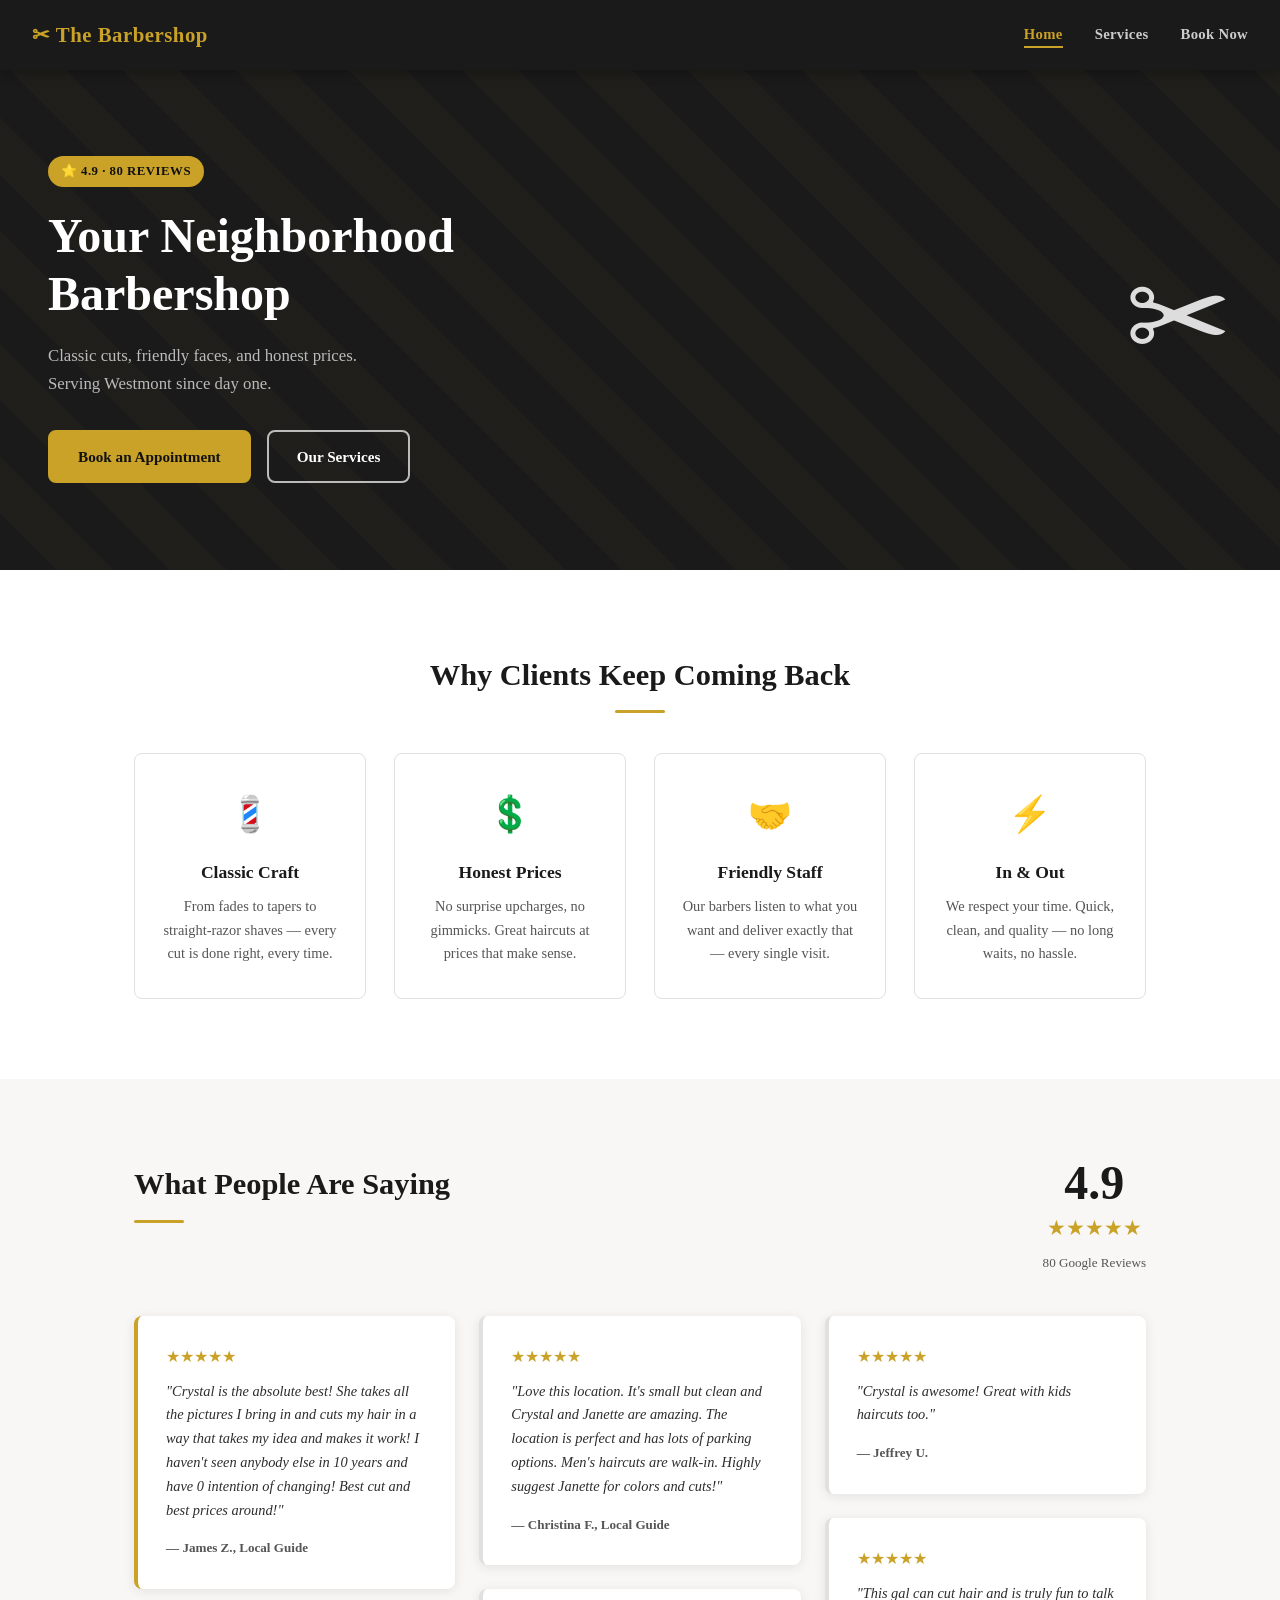
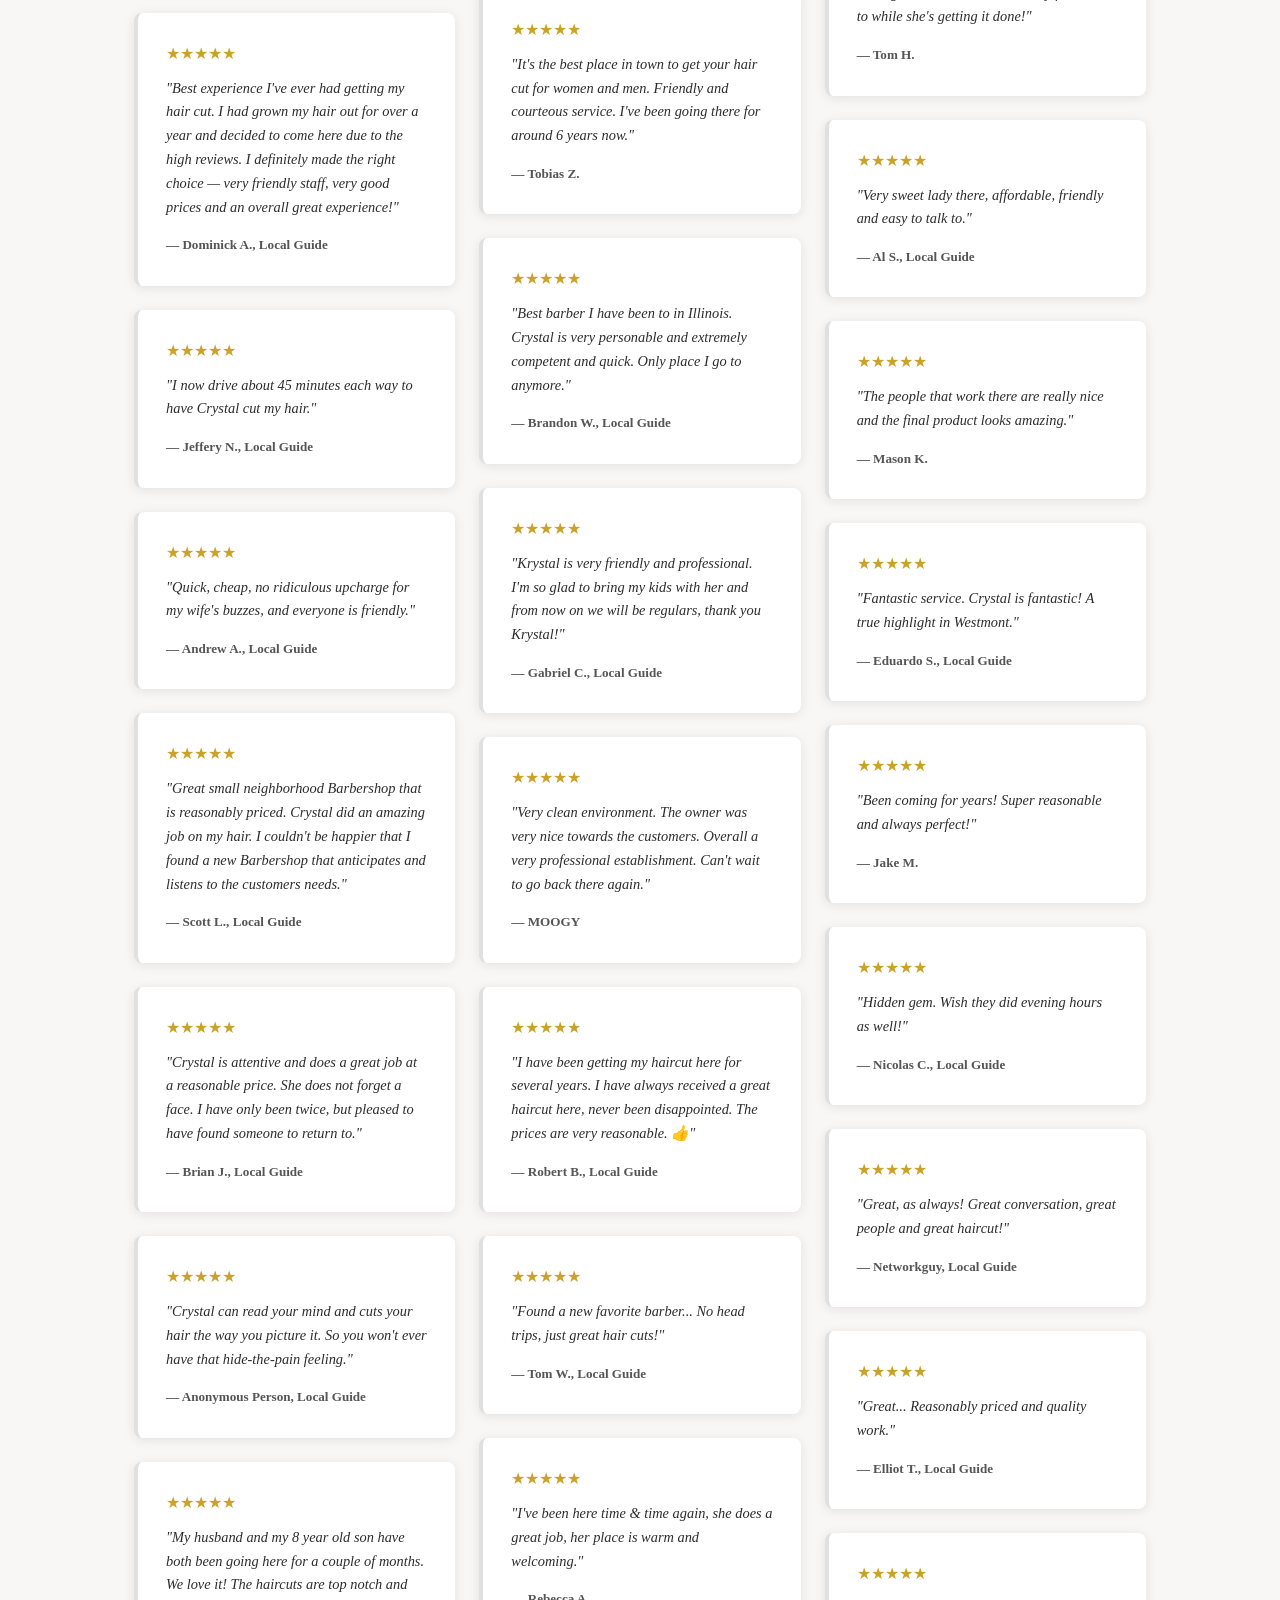
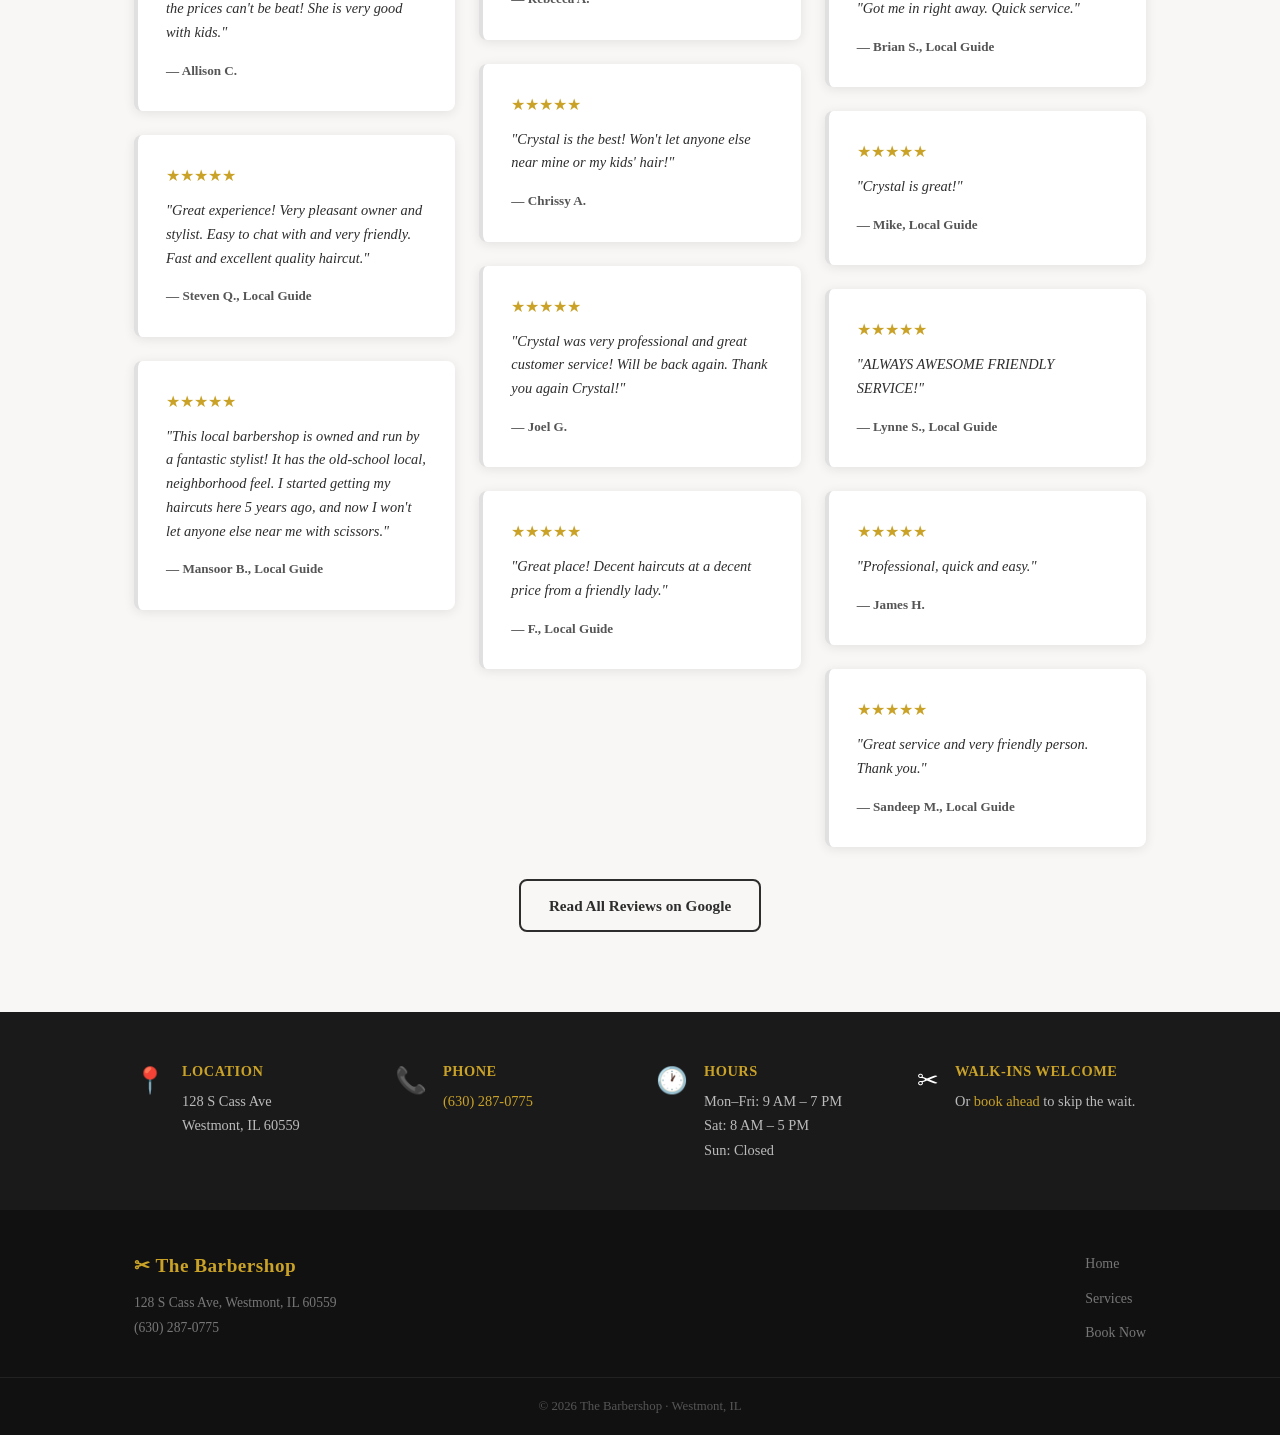
==== index.html @ ffe489d6 "Add all 35 Google reviews with text to homepage Includes every review that had written content, verb" ====
<!DOCTYPE html>
<html lang="en">
<head>
  <meta charset="UTF-8" />
  <meta name="viewport" content="width=device-width, initial-scale=1.0" />
  <title>The Barbershop – Westmont, IL</title>
  <link rel="stylesheet" href="styles.css" />
</head>
<body>

  <nav class="navbar">
    <a href="index.html" class="nav-brand">✂ The Barbershop</a>
    <ul class="nav-links">
      <li><a href="index.html" class="active">Home</a></li>
      <li><a href="services.html">Services</a></li>
      <li><a href="contact.html">Book Now</a></li>
    </ul>
    <button class="nav-toggle" aria-label="Toggle menu">&#9776;</button>
  </nav>

  <!-- Hero -->
  <section class="hero">
    <div class="hero-content">
      <div class="hero-badge">⭐ 4.9 · 80 Reviews</div>
      <h1>Your Neighborhood<br>Barbershop</h1>
      <p>Classic cuts, friendly faces, and honest prices.<br>Serving Westmont since day one.</p>
      <div class="hero-buttons">
        <a href="contact.html" class="btn btn-primary">Book an Appointment</a>
        <a href="services.html" class="btn btn-outline">Our Services</a>
      </div>
    </div>
    <div class="hero-visual">
      <div class="hero-icon-wrap">✂</div>
    </div>
  </section>

  <!-- Why Us -->
  <section class="features">
    <div class="container">
      <h2 class="section-title">Why Clients Keep Coming Back</h2>
      <div class="feature-grid">
        <div class="feature-card">
          <div class="feature-icon">💈</div>
          <h3>Classic Craft</h3>
          <p>From fades to tapers to straight-razor shaves — every cut is done right, every time.</p>
        </div>
        <div class="feature-card">
          <div class="feature-icon">💲</div>
          <h3>Honest Prices</h3>
          <p>No surprise upcharges, no gimmicks. Great haircuts at prices that make sense.</p>
        </div>
        <div class="feature-card">
          <div class="feature-icon">🤝</div>
          <h3>Friendly Staff</h3>
          <p>Our barbers listen to what you want and deliver exactly that — every single visit.</p>
        </div>
        <div class="feature-card">
          <div class="feature-icon">⚡</div>
          <h3>In &amp; Out</h3>
          <p>We respect your time. Quick, clean, and quality — no long waits, no hassle.</p>
        </div>
      </div>
    </div>
  </section>

  <!-- Reviews -->
  <section class="reviews">
    <div class="container">
      <div class="reviews-header">
        <div>
          <h2 class="section-title left">What People Are Saying</h2>
        </div>
        <div class="rating-badge">
          <span class="rating-score">4.9</span>
          <div class="rating-stars">★★★★★</div>
          <span class="rating-count">80 Google Reviews</span>
        </div>
      </div>
      <div class="reviews-grid">
        <div class="review-card featured">
          <div class="review-stars">★★★★★</div>
          <p>"Crystal is the absolute best! She takes all the pictures I bring in and cuts my hair in a way that takes my idea and makes it work! I haven't seen anybody else in 10 years and have 0 intention of changing! Best cut and best prices around!"</p>
          <cite>— James Z., Local Guide</cite>
        </div>
        <div class="review-card">
          <div class="review-stars">★★★★★</div>
          <p>"Best experience I've ever had getting my hair cut. I had grown my hair out for over a year and decided to come here due to the high reviews. I definitely made the right choice — very friendly staff, very good prices and an overall great experience!"</p>
          <cite>— Dominick A., Local Guide</cite>
        </div>
        <div class="review-card">
          <div class="review-stars">★★★★★</div>
          <p>"I now drive about 45 minutes each way to have Crystal cut my hair."</p>
          <cite>— Jeffery N., Local Guide</cite>
        </div>
        <div class="review-card">
          <div class="review-stars">★★★★★</div>
          <p>"Quick, cheap, no ridiculous upcharge for my wife's buzzes, and everyone is friendly."</p>
          <cite>— Andrew A., Local Guide</cite>
        </div>
        <div class="review-card">
          <div class="review-stars">★★★★★</div>
          <p>"Great small neighborhood Barbershop that is reasonably priced. Crystal did an amazing job on my hair. I couldn't be happier that I found a new Barbershop that anticipates and listens to the customers needs."</p>
          <cite>— Scott L., Local Guide</cite>
        </div>
        <div class="review-card">
          <div class="review-stars">★★★★★</div>
          <p>"Crystal is attentive and does a great job at a reasonable price. She does not forget a face. I have only been twice, but pleased to have found someone to return to."</p>
          <cite>— Brian J., Local Guide</cite>
        </div>
        <div class="review-card">
          <div class="review-stars">★★★★★</div>
          <p>"Crystal can read your mind and cuts your hair the way you picture it. So you won't ever have that hide-the-pain feeling."</p>
          <cite>— Anonymous Person, Local Guide</cite>
        </div>
        <div class="review-card">
          <div class="review-stars">★★★★★</div>
          <p>"My husband and my 8 year old son have both been going here for a couple of months. We love it! The haircuts are top notch and the prices can't be beat! She is very good with kids."</p>
          <cite>— Allison C.</cite>
        </div>
        <div class="review-card">
          <div class="review-stars">★★★★★</div>
          <p>"Great experience! Very pleasant owner and stylist. Easy to chat with and very friendly. Fast and excellent quality haircut."</p>
          <cite>— Steven Q., Local Guide</cite>
        </div>
        <div class="review-card">
          <div class="review-stars">★★★★★</div>
          <p>"This local barbershop is owned and run by a fantastic stylist! It has the old-school local, neighborhood feel. I started getting my haircuts here 5 years ago, and now I won't let anyone else near me with scissors."</p>
          <cite>— Mansoor B., Local Guide</cite>
        </div>
        <div class="review-card">
          <div class="review-stars">★★★★★</div>
          <p>"Love this location. It's small but clean and Crystal and Janette are amazing. The location is perfect and has lots of parking options. Men's haircuts are walk-in. Highly suggest Janette for colors and cuts!"</p>
          <cite>— Christina F., Local Guide</cite>
        </div>
        <div class="review-card">
          <div class="review-stars">★★★★★</div>
          <p>"It's the best place in town to get your hair cut for women and men. Friendly and courteous service. I've been going there for around 6 years now."</p>
          <cite>— Tobias Z.</cite>
        </div>
        <div class="review-card">
          <div class="review-stars">★★★★★</div>
          <p>"Best barber I have been to in Illinois. Crystal is very personable and extremely competent and quick. Only place I go to anymore."</p>
          <cite>— Brandon W., Local Guide</cite>
        </div>
        <div class="review-card">
          <div class="review-stars">★★★★★</div>
          <p>"Krystal is very friendly and professional. I'm so glad to bring my kids with her and from now on we will be regulars, thank you Krystal!"</p>
          <cite>— Gabriel C., Local Guide</cite>
        </div>
        <div class="review-card">
          <div class="review-stars">★★★★★</div>
          <p>"Very clean environment. The owner was very nice towards the customers. Overall a very professional establishment. Can't wait to go back there again."</p>
          <cite>— MOOGY</cite>
        </div>
        <div class="review-card">
          <div class="review-stars">★★★★★</div>
          <p>"I have been getting my haircut here for several years. I have always received a great haircut here, never been disappointed. The prices are very reasonable. 👍"</p>
          <cite>— Robert B., Local Guide</cite>
        </div>
        <div class="review-card">
          <div class="review-stars">★★★★★</div>
          <p>"Found a new favorite barber... No head trips, just great hair cuts!"</p>
          <cite>— Tom W., Local Guide</cite>
        </div>
        <div class="review-card">
          <div class="review-stars">★★★★★</div>
          <p>"I've been here time &amp; time again, she does a great job, her place is warm and welcoming."</p>
          <cite>— Rebecca A.</cite>
        </div>
        <div class="review-card">
          <div class="review-stars">★★★★★</div>
          <p>"Crystal is the best! Won't let anyone else near mine or my kids' hair!"</p>
          <cite>— Chrissy A.</cite>
        </div>
        <div class="review-card">
          <div class="review-stars">★★★★★</div>
          <p>"Crystal was very professional and great customer service! Will be back again. Thank you again Crystal!"</p>
          <cite>— Joel G.</cite>
        </div>
        <div class="review-card">
          <div class="review-stars">★★★★★</div>
          <p>"Great place! Decent haircuts at a decent price from a friendly lady."</p>
          <cite>— F., Local Guide</cite>
        </div>
        <div class="review-card">
          <div class="review-stars">★★★★★</div>
          <p>"Crystal is awesome! Great with kids haircuts too."</p>
          <cite>— Jeffrey U.</cite>
        </div>
        <div class="review-card">
          <div class="review-stars">★★★★★</div>
          <p>"This gal can cut hair and is truly fun to talk to while she's getting it done!"</p>
          <cite>— Tom H.</cite>
        </div>
        <div class="review-card">
          <div class="review-stars">★★★★★</div>
          <p>"Very sweet lady there, affordable, friendly and easy to talk to."</p>
          <cite>— Al S., Local Guide</cite>
        </div>
        <div class="review-card">
          <div class="review-stars">★★★★★</div>
          <p>"The people that work there are really nice and the final product looks amazing."</p>
          <cite>— Mason K.</cite>
        </div>
        <div class="review-card">
          <div class="review-stars">★★★★★</div>
          <p>"Fantastic service. Crystal is fantastic! A true highlight in Westmont."</p>
          <cite>— Eduardo S., Local Guide</cite>
        </div>
        <div class="review-card">
          <div class="review-stars">★★★★★</div>
          <p>"Been coming for years! Super reasonable and always perfect!"</p>
          <cite>— Jake M.</cite>
        </div>
        <div class="review-card">
          <div class="review-stars">★★★★★</div>
          <p>"Hidden gem. Wish they did evening hours as well!"</p>
          <cite>— Nicolas C., Local Guide</cite>
        </div>
        <div class="review-card">
          <div class="review-stars">★★★★★</div>
          <p>"Great, as always! Great conversation, great people and great haircut!"</p>
          <cite>— Networkguy, Local Guide</cite>
        </div>
        <div class="review-card">
          <div class="review-stars">★★★★★</div>
          <p>"Great... Reasonably priced and quality work."</p>
          <cite>— Elliot T., Local Guide</cite>
        </div>
        <div class="review-card">
          <div class="review-stars">★★★★★</div>
          <p>"Got me in right away. Quick service."</p>
          <cite>— Brian S., Local Guide</cite>
        </div>
        <div class="review-card">
          <div class="review-stars">★★★★★</div>
          <p>"Crystal is great!"</p>
          <cite>— Mike, Local Guide</cite>
        </div>
        <div class="review-card">
          <div class="review-stars">★★★★★</div>
          <p>"ALWAYS AWESOME FRIENDLY SERVICE!"</p>
          <cite>— Lynne S., Local Guide</cite>
        </div>
        <div class="review-card">
          <div class="review-stars">★★★★★</div>
          <p>"Professional, quick and easy."</p>
          <cite>— James H.</cite>
        </div>
        <div class="review-card">
          <div class="review-stars">★★★★★</div>
          <p>"Great service and very friendly person. Thank you."</p>
          <cite>— Sandeep M., Local Guide</cite>
        </div>
      </div>
      <div class="reviews-cta">
        <a href="https://maps.google.com" class="btn btn-outline-dark" target="_blank" rel="noopener">Read All Reviews on Google</a>
      </div>
    </div>
  </section>

  <!-- Info strip -->
  <section class="info-strip">
    <div class="container info-strip-grid">
      <div class="info-item">
        <div class="info-icon">📍</div>
        <div>
          <h4>Location</h4>
          <p>128 S Cass Ave<br>Westmont, IL 60559</p>
        </div>
      </div>
      <div class="info-item">
        <div class="info-icon">📞</div>
        <div>
          <h4>Phone</h4>
          <p><a href="tel:+16302870775">(630) 287-0775</a></p>
        </div>
      </div>
      <div class="info-item">
        <div class="info-icon">🕐</div>
        <div>
          <h4>Hours</h4>
          <p>Mon–Fri: 9 AM – 7 PM<br>Sat: 8 AM – 5 PM<br>Sun: Closed</p>
        </div>
      </div>
      <div class="info-item">
        <div class="info-icon">✂</div>
        <div>
          <h4>Walk-ins Welcome</h4>
          <p>Or <a href="contact.html">book ahead</a> to skip the wait.</p>
        </div>
      </div>
    </div>
  </section>

  <footer class="footer">
    <div class="container footer-inner">
      <div class="footer-brand">
        <a href="index.html" class="nav-brand">✂ The Barbershop</a>
        <p>128 S Cass Ave, Westmont, IL 60559</p>
        <p>(630) 287-0775</p>
      </div>
      <div class="footer-nav">
        <ul>
          <li><a href="index.html">Home</a></li>
          <li><a href="services.html">Services</a></li>
          <li><a href="contact.html">Book Now</a></li>
        </ul>
      </div>
    </div>
    <div class="footer-bottom">
      <p>&copy; 2026 The Barbershop · Westmont, IL</p>
    </div>
  </footer>

  <script src="app.js"></script>
</body>
</html>
---- styles.css ----
/* ===== Reset & Base ===== */
*, *::before, *::after { box-sizing: border-box; margin: 0; padding: 0; }

:root {
  --black:      #111111;
  --dark:       #1a1a1a;
  --charcoal:   #2d2d2d;
  --gray:       #555555;
  --gray-light: #888888;
  --border:     #e0e0e0;
  --bg:         #f8f7f5;
  --bg-dark:    #1a1a1a;
  --white:      #ffffff;
  --gold:       #c9a227;
  --gold-dark:  #a8841a;
  --red:        #b22222;
  --shadow:     0 2px 12px rgba(0,0,0,.09);
  --shadow-lg:  0 8px 32px rgba(0,0,0,.14);
  --radius:     8px;
  --t:          .2s ease;
}

html { scroll-behavior: smooth; }
body { font-family: 'Georgia', serif; color: var(--charcoal); background: var(--bg); line-height: 1.65; }
a { color: var(--gold); text-decoration: none; }
a:hover { text-decoration: underline; }
ul { list-style: none; }
.container { max-width: 1060px; margin: 0 auto; padding: 0 1.5rem; }

/* ===== Buttons ===== */
.btn {
  display: inline-block; padding: .75rem 1.75rem;
  border-radius: var(--radius); font-size: .95rem; font-weight: bold;
  font-family: inherit; cursor: pointer; border: 2px solid transparent;
  transition: background var(--t), transform var(--t), box-shadow var(--t);
  text-align: center;
}
.btn:hover { text-decoration: none; transform: translateY(-1px); box-shadow: var(--shadow); }
.btn:active { transform: translateY(0); }
.btn-primary { background: var(--gold); color: var(--black); border-color: var(--gold); }
.btn-primary:hover { background: var(--gold-dark); border-color: var(--gold-dark); }
.btn-outline { background: transparent; color: var(--white); border-color: rgba(255,255,255,.7); }
.btn-outline:hover { background: rgba(255,255,255,.12); }
.btn-outline-dark { background: transparent; color: var(--charcoal); border-color: var(--charcoal); }
.btn-outline-dark:hover { background: var(--charcoal); color: var(--white); }
.btn-sm { padding: .4rem 1rem; font-size: .82rem; }
.btn-full { width: 100%; display: block; }

/* ===== Navbar ===== */
.navbar {
  position: sticky; top: 0; z-index: 100;
  background: var(--dark);
  display: flex; align-items: center; justify-content: space-between;
  padding: 1.1rem 2rem;
  box-shadow: 0 2px 12px rgba(0,0,0,.3);
}
.nav-brand { font-size: 1.3rem; font-weight: bold; color: var(--gold); letter-spacing: .5px; }
.nav-brand:hover { text-decoration: none; }
.nav-links { display: flex; gap: 2rem; }
.nav-links a {
  color: #ccc; font-size: .92rem; font-weight: 600; letter-spacing: .3px;
  padding: .2rem 0; border-bottom: 2px solid transparent;
  transition: color var(--t), border-color var(--t);
}
.nav-links a:hover, .nav-links a.active { color: var(--gold); border-color: var(--gold); text-decoration: none; }
.nav-toggle { display: none; background: none; border: none; font-size: 1.5rem; cursor: pointer; color: #ccc; }

/* ===== Hero ===== */
.hero {
  background: var(--dark);
  color: var(--white);
  min-height: 500px;
  display: flex; align-items: center; justify-content: space-between;
  padding: 4rem 3rem;
  gap: 2rem;
  position: relative; overflow: hidden;
}
.hero::before {
  content: '';
  position: absolute; inset: 0;
  background: repeating-linear-gradient(
    45deg,
    transparent,
    transparent 40px,
    rgba(201,162,39,.03) 40px,
    rgba(201,162,39,.03) 80px
  );
}
.hero-content { position: relative; max-width: 560px; }
.hero-badge {
  display: inline-block; background: var(--gold); color: var(--black);
  font-size: .8rem; font-weight: bold; letter-spacing: .5px; text-transform: uppercase;
  padding: .3rem .8rem; border-radius: 20px; margin-bottom: 1.25rem;
}
.hero-content h1 { font-size: clamp(2rem, 4vw, 3rem); line-height: 1.2; margin-bottom: 1.25rem; }
.hero-content p { font-size: 1.05rem; color: #bbb; margin-bottom: 2rem; }
.hero-buttons { display: flex; gap: 1rem; flex-wrap: wrap; }
.hero-visual { position: relative; }
.hero-icon-wrap {
  font-size: clamp(5rem, 10vw, 9rem);
  animation: spin-bob 6s ease-in-out infinite;
  display: block; opacity: .85;
}
@keyframes spin-bob {
  0%,100% { transform: translateY(0) rotate(-5deg); }
  50%      { transform: translateY(-14px) rotate(5deg); }
}

/* ===== Page Header ===== */
.page-header {
  background: var(--dark); color: var(--white);
  padding: 3.5rem 0; text-align: center;
  border-bottom: 3px solid var(--gold);
}
.page-header h1 { font-size: 2.4rem; margin-bottom: .5rem; }
.page-header p { color: #aaa; font-size: 1rem; }

/* ===== Section Titles ===== */
.section-title {
  text-align: center; font-size: 1.9rem; color: var(--dark);
  margin-bottom: 2.5rem;
}
.section-title::after {
  content: ''; display: block; width: 50px; height: 3px;
  background: var(--gold); margin: .65rem auto 0; border-radius: 2px;
}
.section-title.left { text-align: left; }
.section-title.left::after { margin-left: 0; }

/* ===== Features ===== */
.features { padding: 5rem 0; background: var(--white); }
.feature-grid { display: grid; grid-template-columns: repeat(auto-fit, minmax(210px, 1fr)); gap: 1.75rem; }
.feature-card {
  text-align: center; padding: 2rem 1.5rem;
  border: 1px solid var(--border); border-radius: var(--radius);
  transition: box-shadow var(--t), transform var(--t);
}
.feature-card:hover { box-shadow: var(--shadow-lg); transform: translateY(-4px); }
.feature-icon { font-size: 2.2rem; margin-bottom: .85rem; }
.feature-card h3 { font-size: 1.1rem; color: var(--dark); margin-bottom: .5rem; }
.feature-card p { font-size: .9rem; color: var(--gray); }

/* ===== Reviews ===== */
.reviews { padding: 5rem 0; background: var(--bg); }
.reviews-header {
  display: flex; align-items: flex-start; justify-content: space-between;
  flex-wrap: wrap; gap: 1.5rem; margin-bottom: 2.5rem;
}
.rating-badge { text-align: center; }
.rating-score { display: block; font-size: 3rem; font-weight: bold; color: var(--dark); line-height: 1; }
.rating-stars { font-size: 1.3rem; color: var(--gold); margin: .25rem 0; }
.rating-count { font-size: .82rem; color: var(--gray); }
.reviews-grid { columns: 3; column-gap: 1.5rem; margin-bottom: 2rem; }
.reviews-grid .review-card { break-inside: avoid; margin-bottom: 1.5rem; }
@media (max-width: 900px) { .reviews-grid { columns: 2; } }
@media (max-width: 560px) { .reviews-grid { columns: 1; } }
.review-card {
  background: var(--white); border-radius: var(--radius); padding: 1.75rem;
  border-left: 4px solid var(--border);
  box-shadow: var(--shadow);
  transition: transform var(--t), box-shadow var(--t);
}
.review-card:hover { transform: translateY(-3px); box-shadow: var(--shadow-lg); }
.review-card.featured { border-left-color: var(--gold); }
.review-stars { color: var(--gold); font-size: 1rem; margin-bottom: .6rem; }
.review-card p { font-style: italic; font-size: .9rem; color: var(--charcoal); margin-bottom: .75rem; }
.review-card cite { font-size: .82rem; color: var(--gray); font-style: normal; font-weight: bold; }
.reviews-cta { text-align: center; }

/* ===== Info Strip ===== */
.info-strip { background: var(--dark); color: var(--white); padding: 3rem 0; }
.info-strip-grid { display: grid; grid-template-columns: repeat(auto-fit, minmax(200px, 1fr)); gap: 2rem; }
.info-item { display: flex; gap: 1rem; align-items: flex-start; }
.info-item .info-icon { font-size: 1.6rem; flex-shrink: 0; }
.info-item h4 { color: var(--gold); font-size: .9rem; text-transform: uppercase; letter-spacing: .5px; margin-bottom: .3rem; }
.info-item p, .info-item a { font-size: .9rem; color: #bbb; line-height: 1.7; }
.info-item a { color: var(--gold); }
.info-item a:hover { color: var(--white); }

/* ===== Services Page ===== */
.services-page { padding: 3rem 0 4rem; }
.service-section { margin-bottom: 3rem; }
.service-section-title {
  font-size: 1.4rem; color: var(--dark); padding-bottom: .6rem;
  border-bottom: 2px solid var(--border); margin-bottom: 1.25rem;
}
.service-list { display: flex; flex-direction: column; gap: .75rem; }
.service-item {
  display: flex; justify-content: space-between; align-items: center;
  padding: 1.1rem 1.25rem; background: var(--white);
  border: 1px solid var(--border); border-radius: var(--radius);
  gap: 1rem;
  transition: box-shadow var(--t), transform var(--t);
}
.service-item:hover { box-shadow: var(--shadow); transform: translateY(-1px); }
.service-info h3 { font-size: 1rem; margin-bottom: .2rem; }
.service-info p { font-size: .85rem; color: var(--gray); }
.service-price { font-size: 1.15rem; font-weight: bold; color: var(--gold); white-space: nowrap; flex-shrink: 0; }
.services-note {
  margin-top: 2rem; text-align: center;
  background: var(--white); border: 1px solid var(--border);
  padding: 1.25rem; border-radius: var(--radius);
  font-size: .95rem; color: var(--gray);
}
.services-note a { color: var(--gold); font-weight: bold; }

/* ===== Contact Page ===== */
.contact-page { padding: 3rem 0 4rem; }
.contact-layout { display: grid; grid-template-columns: 1fr 1.4fr; gap: 3.5rem; }
.contact-info h2, .contact-form-wrapper h2 { font-size: 1.5rem; color: var(--dark); margin-bottom: .75rem; }
.contact-info > p { color: var(--gray); margin-bottom: 2rem; font-size: .92rem; }
.info-block { display: flex; gap: 1rem; align-items: flex-start; margin-bottom: 1.5rem; }
.info-block .info-icon { font-size: 1.4rem; width: 1.8rem; flex-shrink: 0; text-align: center; }
.info-block h4 { font-size: .88rem; font-weight: bold; text-transform: uppercase; letter-spacing: .4px; color: var(--gray); margin-bottom: .3rem; }
.info-block p, .info-block a { font-size: .9rem; color: var(--charcoal); line-height: 1.7; }
.info-block a:hover { color: var(--gold); }
.hours-table { width: 100%; font-size: .87rem; border-collapse: collapse; }
.hours-table td { padding: .2rem .5rem .2rem 0; color: var(--gray); }
.hours-table td:last-child { font-weight: 600; color: var(--charcoal); }
.map-placeholder {
  margin-top: 1.5rem; border-radius: var(--radius);
  border: 2px dashed var(--border); padding: 2rem;
  text-align: center; background: var(--white);
}
.map-pin { font-size: 2rem; margin-bottom: .5rem; }
.map-placeholder p { font-size: .9rem; color: var(--gray); margin-bottom: 1rem; line-height: 1.6; }

/* Form */
.form-row { display: grid; grid-template-columns: 1fr 1fr; gap: 1rem; }
.form-group { margin-bottom: 1.2rem; }
.form-group label { display: block; font-size: .85rem; font-weight: bold; margin-bottom: .4rem; color: var(--charcoal); }
.required { color: var(--red); }
.form-group input,
.form-group select,
.form-group textarea {
  width: 100%; padding: .7rem 1rem;
  border: 2px solid var(--border); border-radius: var(--radius);
  font-size: .93rem; font-family: inherit; color: var(--charcoal);
  background: var(--white);
  transition: border-color var(--t), box-shadow var(--t);
}
.form-group input:focus,
.form-group select:focus,
.form-group textarea:focus { outline: none; border-color: var(--gold); box-shadow: 0 0 0 3px rgba(201,162,39,.15); }
.form-group input.error,
.form-group select.error,
.form-group textarea.error { border-color: var(--red); }
.form-group textarea { resize: vertical; min-height: 90px; }
.field-error { display: block; font-size: .78rem; color: var(--red); margin-top: .3rem; min-height: 1em; }

/* Success state */
.form-success {
  text-align: center; padding: 3rem 2rem;
  background: #f0f7f0; border: 2px solid #4caf50; border-radius: var(--radius);
}
.form-success.hidden { display: none; }
.success-icon { font-size: 3rem; margin-bottom: 1rem; }
.form-success h3 { font-size: 1.4rem; color: #2e7d32; margin-bottom: .6rem; }
.form-success p { color: var(--gray); margin-bottom: 1.5rem; }
#contact-form.hidden { display: none; }

/* ===== Footer ===== */
.footer { background: var(--black); color: #aaa; padding: 2.5rem 0 0; }
.footer-inner { display: flex; justify-content: space-between; align-items: flex-start; flex-wrap: wrap; gap: 2rem; padding-bottom: 2rem; }
.footer-brand .nav-brand { display: inline-block; margin-bottom: .6rem; font-size: 1.2rem; }
.footer-brand p { font-size: .85rem; color: #777; line-height: 1.8; }
.footer-nav ul { display: flex; flex-direction: column; gap: .5rem; }
.footer-nav a { color: #777; font-size: .87rem; }
.footer-nav a:hover { color: var(--gold); text-decoration: none; }
.footer-bottom { border-top: 1px solid #222; text-align: center; padding: 1.1rem; font-size: .8rem; color: #555; }

/* ===== Responsive ===== */
@media (max-width: 768px) {
  .navbar { position: relative; }
  .nav-links {
    display: none; flex-direction: column;
    position: absolute; top: 100%; left: 0; right: 0;
    background: var(--dark); padding: 1rem 2rem; gap: 1rem;
    border-top: 1px solid #333;
  }
  .nav-links.open { display: flex; }
  .nav-toggle { display: block; }

  .hero { flex-direction: column; text-align: center; padding: 3rem 1.5rem; }
  .hero-buttons { justify-content: center; }
  .reviews-header { flex-direction: column; }
  .contact-layout { grid-template-columns: 1fr; }
  .form-row { grid-template-columns: 1fr; }
  .footer-inner { flex-direction: column; }
}
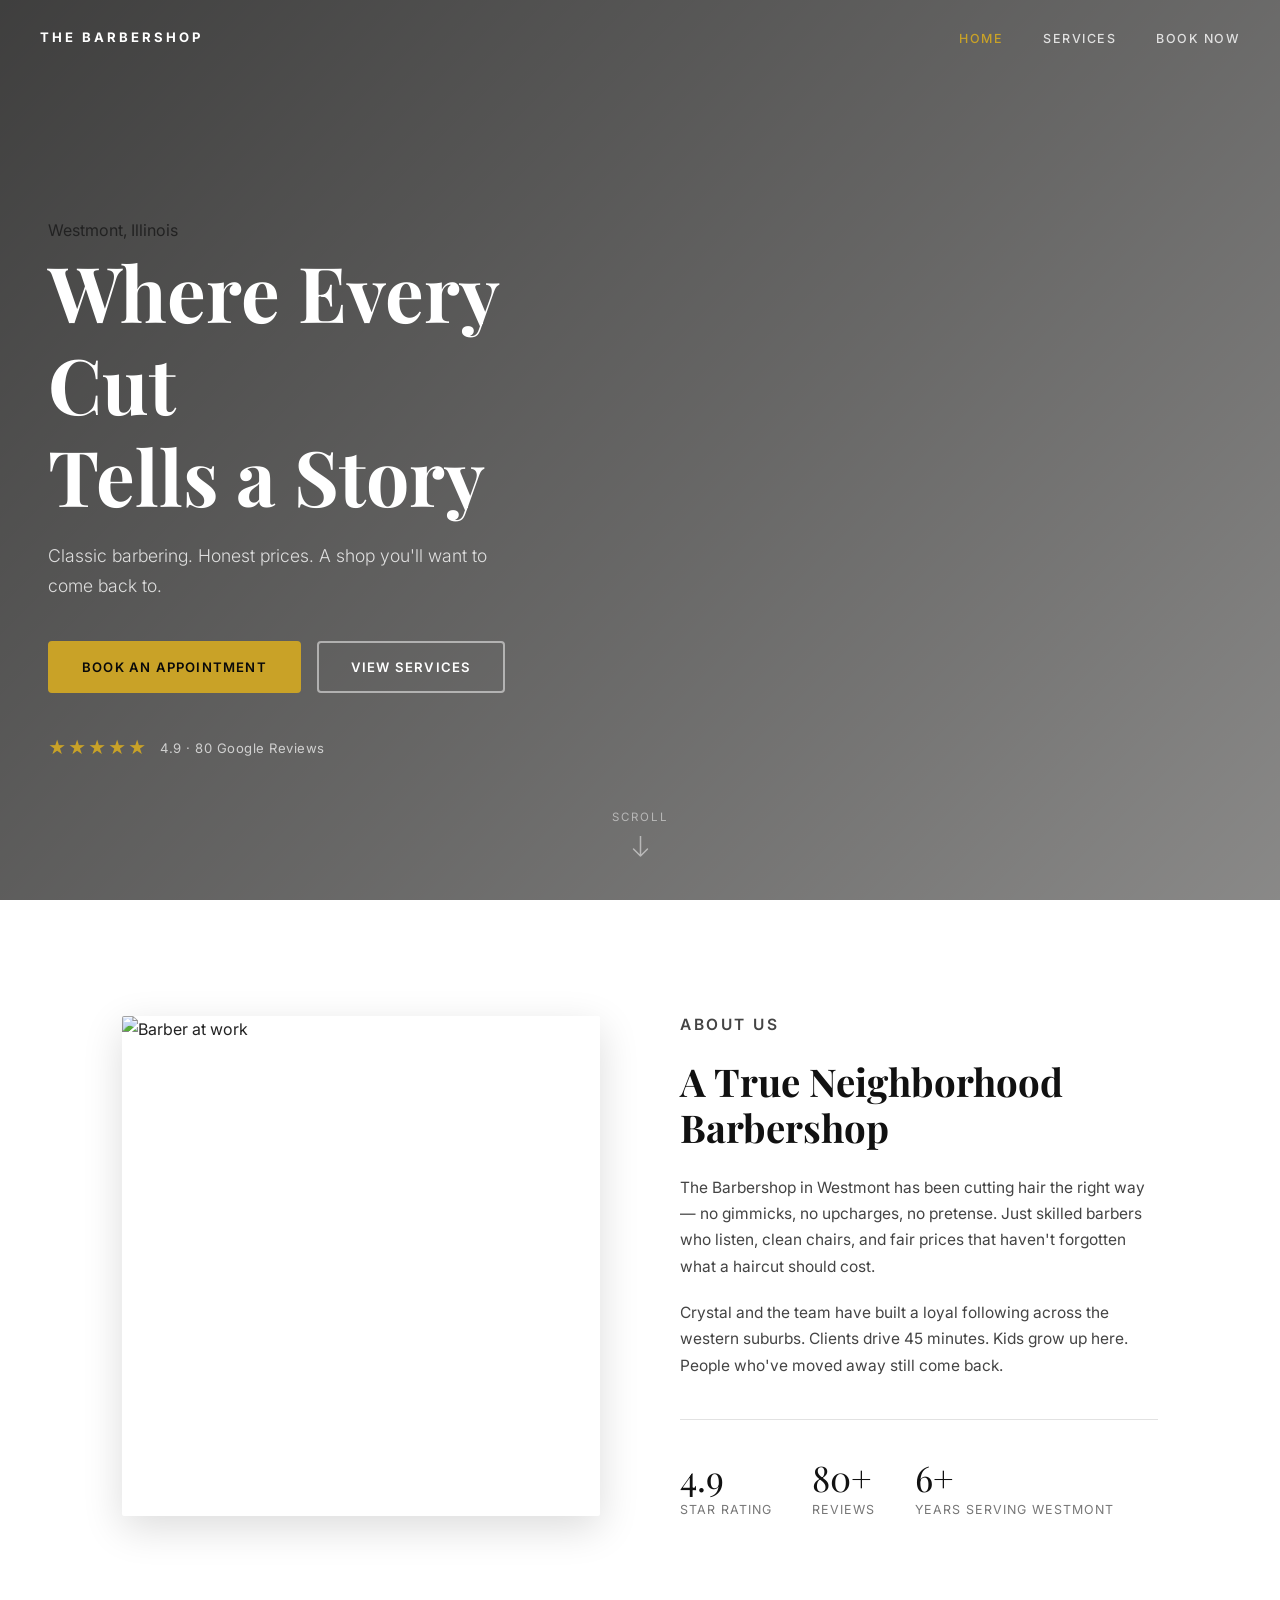
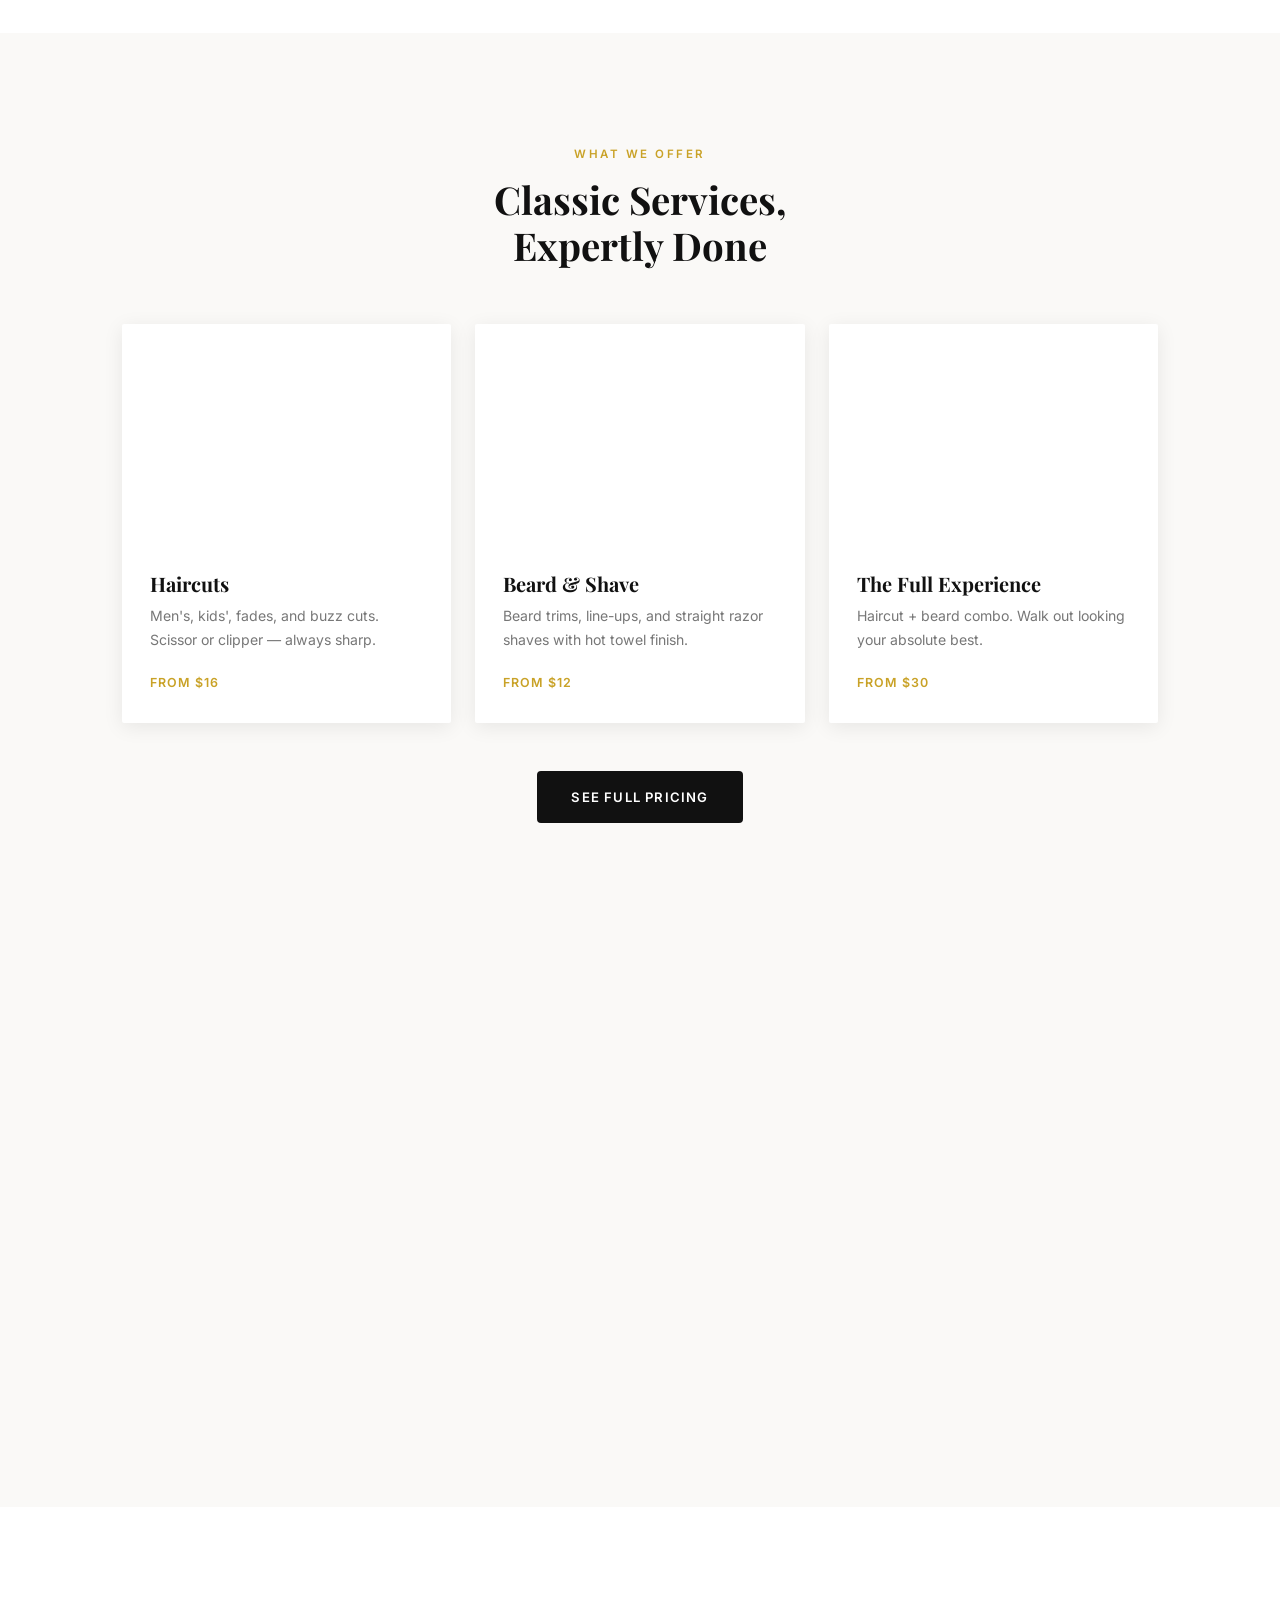
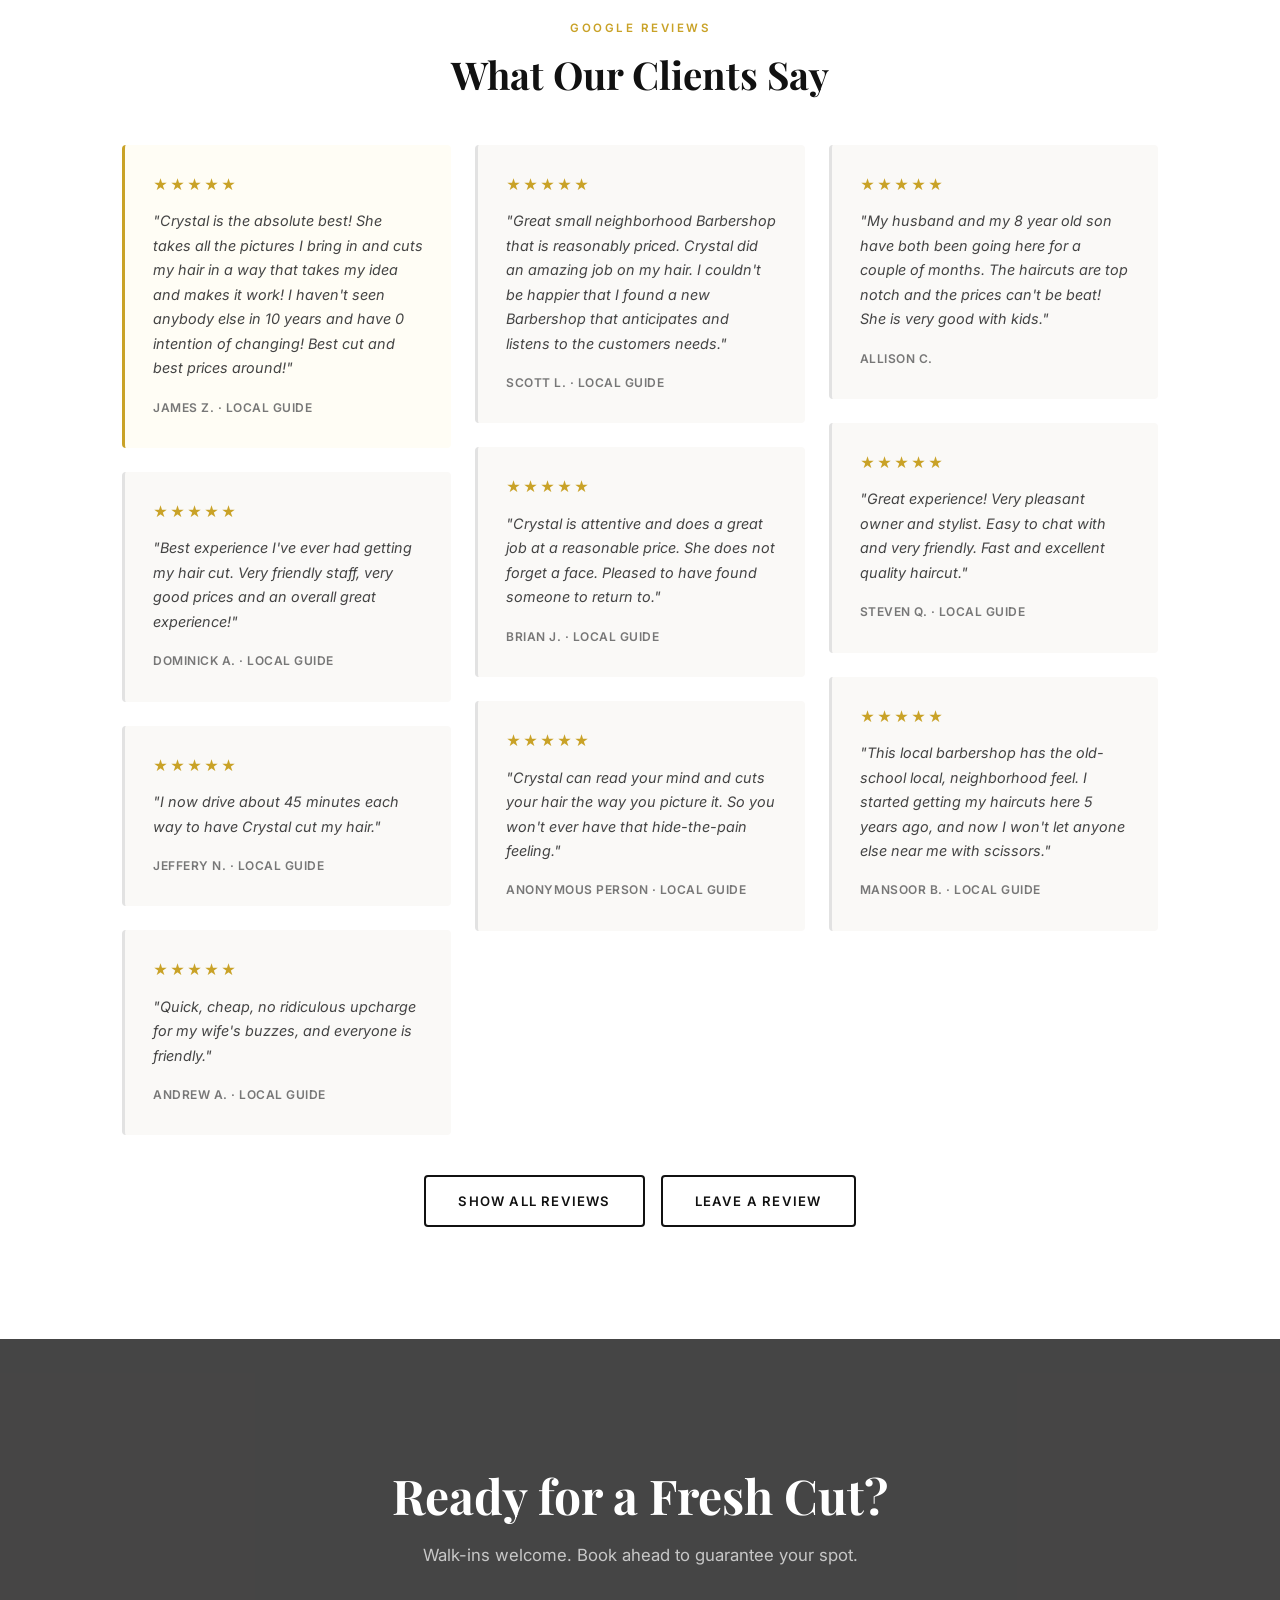
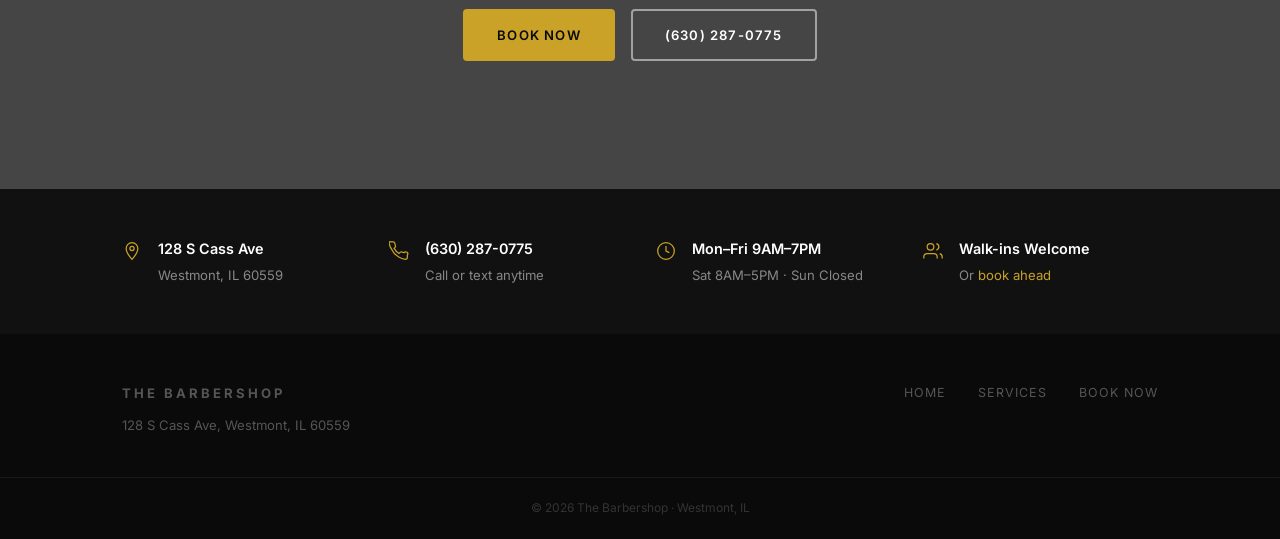
==== commit 27607e11: "Full redesign: premium layout, photography, and typography - Playfair Display + Inter fonts for high" ====
--- a/index.html
+++ b/index.html
@@ -4,309 +4,349 @@
   <meta charset="UTF-8" />
   <meta name="viewport" content="width=device-width, initial-scale=1.0" />
   <title>The Barbershop – Westmont, IL</title>
+  <link rel="preconnect" href="https://fonts.googleapis.com" />
+  <link rel="preconnect" href="https://fonts.gstatic.com" crossorigin />
+  <link href="https://fonts.googleapis.com/css2?family=Playfair+Display:wght@400;600;700&family=Inter:wght@300;400;500;600&display=swap" rel="stylesheet" />
   <link rel="stylesheet" href="styles.css" />
 </head>
 <body>
 
-  <nav class="navbar">
-    <a href="index.html" class="nav-brand">✂ The Barbershop</a>
+  <nav class="navbar" id="navbar">
+    <a href="index.html" class="nav-brand">THE BARBERSHOP</a>
     <ul class="nav-links">
       <li><a href="index.html" class="active">Home</a></li>
       <li><a href="services.html">Services</a></li>
       <li><a href="contact.html">Book Now</a></li>
     </ul>
-    <button class="nav-toggle" aria-label="Toggle menu">&#9776;</button>
+    <button class="nav-toggle" aria-label="Toggle menu">
+      <span></span><span></span><span></span>
+    </button>
   </nav>
 
   <!-- Hero -->
   <section class="hero">
+    <div class="hero-bg" style="background-image:url('https://images.unsplash.com/photo-1503951914875-452162b0f3f1?w=1920&q=80')"></div>
+    <div class="hero-overlay"></div>
     <div class="hero-content">
-      <div class="hero-badge">⭐ 4.9 · 80 Reviews</div>
-      <h1>Your Neighborhood<br>Barbershop</h1>
-      <p>Classic cuts, friendly faces, and honest prices.<br>Serving Westmont since day one.</p>
-      <div class="hero-buttons">
-        <a href="contact.html" class="btn btn-primary">Book an Appointment</a>
-        <a href="services.html" class="btn btn-outline">Our Services</a>
-      </div>
-    </div>
-    <div class="hero-visual">
-      <div class="hero-icon-wrap">✂</div>
-    </div>
-  </section>
-
-  <!-- Why Us -->
-  <section class="features">
+      <p class="hero-eyebrow">Westmont, Illinois</p>
+      <h1>Where Every Cut<br>Tells a Story</h1>
+      <p class="hero-sub">Classic barbering. Honest prices. A shop you'll want to come back to.</p>
+      <div class="hero-actions">
+        <a href="contact.html" class="btn btn-gold">Book an Appointment</a>
+        <a href="services.html" class="btn btn-ghost">View Services</a>
+      </div>
+      <div class="hero-rating">
+        <span class="stars">★★★★★</span>
+        <span class="rating-text">4.9 · 80 Google Reviews</span>
+      </div>
+    </div>
+    <a href="#about" class="scroll-hint">
+      <span>Scroll</span>
+      <svg width="16" height="24" viewBox="0 0 16 24"><path d="M8 0v20M1 13l7 7 7-7" stroke="currentColor" stroke-width="1.5" fill="none" stroke-linecap="round" stroke-linejoin="round"/></svg>
+    </a>
+  </section>
+
+  <!-- About strip -->
+  <section class="about-strip" id="about">
+    <div class="container about-grid">
+      <div class="about-image-wrap">
+        <img src="https://images.unsplash.com/photo-1621605815971-fbc98d665033?w=800&q=80" alt="Barber at work" />
+      </div>
+      <div class="about-text">
+        <p class="eyebrow">About Us</p>
+        <h2>A True Neighborhood Barbershop</h2>
+        <p>The Barbershop in Westmont has been cutting hair the right way — no gimmicks, no upcharges, no pretense. Just skilled barbers who listen, clean chairs, and fair prices that haven't forgotten what a haircut should cost.</p>
+        <p>Crystal and the team have built a loyal following across the western suburbs. Clients drive 45 minutes. Kids grow up here. People who've moved away still come back.</p>
+        <div class="about-stats">
+          <div class="stat"><span class="stat-num">4.9</span><span class="stat-label">Star Rating</span></div>
+          <div class="stat"><span class="stat-num">80+</span><span class="stat-label">Reviews</span></div>
+          <div class="stat"><span class="stat-num">6+</span><span class="stat-label">Years Serving Westmont</span></div>
+        </div>
+      </div>
+    </div>
+  </section>
+
+  <!-- Services preview -->
+  <section class="services-preview">
     <div class="container">
-      <h2 class="section-title">Why Clients Keep Coming Back</h2>
-      <div class="feature-grid">
-        <div class="feature-card">
-          <div class="feature-icon">💈</div>
-          <h3>Classic Craft</h3>
-          <p>From fades to tapers to straight-razor shaves — every cut is done right, every time.</p>
-        </div>
-        <div class="feature-card">
-          <div class="feature-icon">💲</div>
-          <h3>Honest Prices</h3>
-          <p>No surprise upcharges, no gimmicks. Great haircuts at prices that make sense.</p>
-        </div>
-        <div class="feature-card">
-          <div class="feature-icon">🤝</div>
-          <h3>Friendly Staff</h3>
-          <p>Our barbers listen to what you want and deliver exactly that — every single visit.</p>
-        </div>
-        <div class="feature-card">
-          <div class="feature-icon">⚡</div>
-          <h3>In &amp; Out</h3>
-          <p>We respect your time. Quick, clean, and quality — no long waits, no hassle.</p>
-        </div>
-      </div>
+      <p class="eyebrow center">What We Offer</p>
+      <h2 class="section-title">Classic Services,<br>Expertly Done</h2>
+      <div class="services-cards">
+        <div class="service-card">
+          <div class="service-card-img" style="background-image:url('https://images.unsplash.com/photo-1599351431613-d0a5a5c8f4a7?w=600&q=80')"></div>
+          <div class="service-card-body">
+            <h3>Haircuts</h3>
+            <p>Men's, kids', fades, and buzz cuts. Scissor or clipper — always sharp.</p>
+            <span class="service-from">From $16</span>
+          </div>
+        </div>
+        <div class="service-card">
+          <div class="service-card-img" style="background-image:url('https://images.unsplash.com/photo-1621607512022-6aecc4fed814?w=600&q=80')"></div>
+          <div class="service-card-body">
+            <h3>Beard &amp; Shave</h3>
+            <p>Beard trims, line-ups, and straight razor shaves with hot towel finish.</p>
+            <span class="service-from">From $12</span>
+          </div>
+        </div>
+        <div class="service-card">
+          <div class="service-card-img" style="background-image:url('https://images.unsplash.com/photo-1560066984-138dadb4c035?w=600&q=80')"></div>
+          <div class="service-card-body">
+            <h3>The Full Experience</h3>
+            <p>Haircut + beard combo. Walk out looking your absolute best.</p>
+            <span class="service-from">From $30</span>
+          </div>
+        </div>
+      </div>
+      <div class="center-cta">
+        <a href="services.html" class="btn btn-dark">See Full Pricing</a>
+      </div>
+    </div>
+  </section>
+
+  <!-- Photo gallery -->
+  <section class="gallery">
+    <div class="gallery-grid">
+      <div class="gallery-item tall" style="background-image:url('https://images.unsplash.com/photo-1512864084360-7c0c4d7d3020?w=800&q=80')"></div>
+      <div class="gallery-item" style="background-image:url('https://images.unsplash.com/photo-1503951914875-452162b0f3f1?w=600&q=80')"></div>
+      <div class="gallery-item" style="background-image:url('https://images.unsplash.com/photo-1585747860715-2ba37e788b70?w=600&q=80')"></div>
+      <div class="gallery-item tall" style="background-image:url('https://images.unsplash.com/photo-1622286342621-4bd786c2447c?w=800&q=80')"></div>
+      <div class="gallery-item wide" style="background-image:url('https://images.unsplash.com/photo-1493256338651-d82f7acb2b38?w=900&q=80')"></div>
     </div>
   </section>
 
   <!-- Reviews -->
-  <section class="reviews">
+  <section class="reviews-section">
     <div class="container">
-      <div class="reviews-header">
-        <div>
-          <h2 class="section-title left">What People Are Saying</h2>
-        </div>
-        <div class="rating-badge">
-          <span class="rating-score">4.9</span>
-          <div class="rating-stars">★★★★★</div>
-          <span class="rating-count">80 Google Reviews</span>
-        </div>
-      </div>
-      <div class="reviews-grid">
-        <div class="review-card featured">
+      <p class="eyebrow center">Google Reviews</p>
+      <h2 class="section-title">What Our Clients Say</h2>
+      <div class="reviews-masonry" id="reviews-container">
+
+        <div class="review-item featured">
           <div class="review-stars">★★★★★</div>
           <p>"Crystal is the absolute best! She takes all the pictures I bring in and cuts my hair in a way that takes my idea and makes it work! I haven't seen anybody else in 10 years and have 0 intention of changing! Best cut and best prices around!"</p>
-          <cite>— James Z., Local Guide</cite>
-        </div>
-        <div class="review-card">
-          <div class="review-stars">★★★★★</div>
-          <p>"Best experience I've ever had getting my hair cut. I had grown my hair out for over a year and decided to come here due to the high reviews. I definitely made the right choice — very friendly staff, very good prices and an overall great experience!"</p>
-          <cite>— Dominick A., Local Guide</cite>
-        </div>
-        <div class="review-card">
+          <cite>James Z. · Local Guide</cite>
+        </div>
+        <div class="review-item">
+          <div class="review-stars">★★★★★</div>
+          <p>"Best experience I've ever had getting my hair cut. Very friendly staff, very good prices and an overall great experience!"</p>
+          <cite>Dominick A. · Local Guide</cite>
+        </div>
+        <div class="review-item">
           <div class="review-stars">★★★★★</div>
           <p>"I now drive about 45 minutes each way to have Crystal cut my hair."</p>
-          <cite>— Jeffery N., Local Guide</cite>
-        </div>
-        <div class="review-card">
+          <cite>Jeffery N. · Local Guide</cite>
+        </div>
+        <div class="review-item">
           <div class="review-stars">★★★★★</div>
           <p>"Quick, cheap, no ridiculous upcharge for my wife's buzzes, and everyone is friendly."</p>
-          <cite>— Andrew A., Local Guide</cite>
-        </div>
-        <div class="review-card">
+          <cite>Andrew A. · Local Guide</cite>
+        </div>
+        <div class="review-item">
           <div class="review-stars">★★★★★</div>
           <p>"Great small neighborhood Barbershop that is reasonably priced. Crystal did an amazing job on my hair. I couldn't be happier that I found a new Barbershop that anticipates and listens to the customers needs."</p>
-          <cite>— Scott L., Local Guide</cite>
-        </div>
-        <div class="review-card">
-          <div class="review-stars">★★★★★</div>
-          <p>"Crystal is attentive and does a great job at a reasonable price. She does not forget a face. I have only been twice, but pleased to have found someone to return to."</p>
-          <cite>— Brian J., Local Guide</cite>
-        </div>
-        <div class="review-card">
+          <cite>Scott L. · Local Guide</cite>
+        </div>
+        <div class="review-item">
+          <div class="review-stars">★★★★★</div>
+          <p>"Crystal is attentive and does a great job at a reasonable price. She does not forget a face. Pleased to have found someone to return to."</p>
+          <cite>Brian J. · Local Guide</cite>
+        </div>
+        <div class="review-item">
           <div class="review-stars">★★★★★</div>
           <p>"Crystal can read your mind and cuts your hair the way you picture it. So you won't ever have that hide-the-pain feeling."</p>
-          <cite>— Anonymous Person, Local Guide</cite>
-        </div>
-        <div class="review-card">
-          <div class="review-stars">★★★★★</div>
-          <p>"My husband and my 8 year old son have both been going here for a couple of months. We love it! The haircuts are top notch and the prices can't be beat! She is very good with kids."</p>
-          <cite>— Allison C.</cite>
-        </div>
-        <div class="review-card">
+          <cite>Anonymous Person · Local Guide</cite>
+        </div>
+        <div class="review-item">
+          <div class="review-stars">★★★★★</div>
+          <p>"My husband and my 8 year old son have both been going here for a couple of months. The haircuts are top notch and the prices can't be beat! She is very good with kids."</p>
+          <cite>Allison C.</cite>
+        </div>
+        <div class="review-item">
           <div class="review-stars">★★★★★</div>
           <p>"Great experience! Very pleasant owner and stylist. Easy to chat with and very friendly. Fast and excellent quality haircut."</p>
-          <cite>— Steven Q., Local Guide</cite>
-        </div>
-        <div class="review-card">
-          <div class="review-stars">★★★★★</div>
-          <p>"This local barbershop is owned and run by a fantastic stylist! It has the old-school local, neighborhood feel. I started getting my haircuts here 5 years ago, and now I won't let anyone else near me with scissors."</p>
-          <cite>— Mansoor B., Local Guide</cite>
-        </div>
-        <div class="review-card">
-          <div class="review-stars">★★★★★</div>
-          <p>"Love this location. It's small but clean and Crystal and Janette are amazing. The location is perfect and has lots of parking options. Men's haircuts are walk-in. Highly suggest Janette for colors and cuts!"</p>
-          <cite>— Christina F., Local Guide</cite>
-        </div>
-        <div class="review-card">
+          <cite>Steven Q. · Local Guide</cite>
+        </div>
+        <div class="review-item">
+          <div class="review-stars">★★★★★</div>
+          <p>"This local barbershop has the old-school local, neighborhood feel. I started getting my haircuts here 5 years ago, and now I won't let anyone else near me with scissors."</p>
+          <cite>Mansoor B. · Local Guide</cite>
+        </div>
+        <div class="review-item hidden-review">
+          <div class="review-stars">★★★★★</div>
+          <p>"Love this location. It's small but clean and Crystal and Janette are amazing. Lots of parking options. Men's haircuts are walk-in. Highly suggest Janette for colors and cuts!"</p>
+          <cite>Christina F. · Local Guide</cite>
+        </div>
+        <div class="review-item hidden-review">
           <div class="review-stars">★★★★★</div>
           <p>"It's the best place in town to get your hair cut for women and men. Friendly and courteous service. I've been going there for around 6 years now."</p>
-          <cite>— Tobias Z.</cite>
-        </div>
-        <div class="review-card">
+          <cite>Tobias Z.</cite>
+        </div>
+        <div class="review-item hidden-review">
           <div class="review-stars">★★★★★</div>
           <p>"Best barber I have been to in Illinois. Crystal is very personable and extremely competent and quick. Only place I go to anymore."</p>
-          <cite>— Brandon W., Local Guide</cite>
-        </div>
-        <div class="review-card">
-          <div class="review-stars">★★★★★</div>
-          <p>"Krystal is very friendly and professional. I'm so glad to bring my kids with her and from now on we will be regulars, thank you Krystal!"</p>
-          <cite>— Gabriel C., Local Guide</cite>
-        </div>
-        <div class="review-card">
-          <div class="review-stars">★★★★★</div>
-          <p>"Very clean environment. The owner was very nice towards the customers. Overall a very professional establishment. Can't wait to go back there again."</p>
-          <cite>— MOOGY</cite>
-        </div>
-        <div class="review-card">
-          <div class="review-stars">★★★★★</div>
-          <p>"I have been getting my haircut here for several years. I have always received a great haircut here, never been disappointed. The prices are very reasonable. 👍"</p>
-          <cite>— Robert B., Local Guide</cite>
-        </div>
-        <div class="review-card">
+          <cite>Brandon W. · Local Guide</cite>
+        </div>
+        <div class="review-item hidden-review">
+          <div class="review-stars">★★★★★</div>
+          <p>"Krystal is very friendly and professional. I'm so glad to bring my kids with her and from now on we will be regulars!"</p>
+          <cite>Gabriel C. · Local Guide</cite>
+        </div>
+        <div class="review-item hidden-review">
+          <div class="review-stars">★★★★★</div>
+          <p>"Very clean environment. The owner was very nice towards the customers. Overall a very professional establishment. Can't wait to go back."</p>
+          <cite>MOOGY</cite>
+        </div>
+        <div class="review-item hidden-review">
+          <div class="review-stars">★★★★★</div>
+          <p>"I have been getting my haircut here for several years. I have always received a great haircut here, never been disappointed. The prices are very reasonable."</p>
+          <cite>Robert B. · Local Guide</cite>
+        </div>
+        <div class="review-item hidden-review">
           <div class="review-stars">★★★★★</div>
           <p>"Found a new favorite barber... No head trips, just great hair cuts!"</p>
-          <cite>— Tom W., Local Guide</cite>
-        </div>
-        <div class="review-card">
+          <cite>Tom W. · Local Guide</cite>
+        </div>
+        <div class="review-item hidden-review">
           <div class="review-stars">★★★★★</div>
           <p>"I've been here time &amp; time again, she does a great job, her place is warm and welcoming."</p>
-          <cite>— Rebecca A.</cite>
-        </div>
-        <div class="review-card">
+          <cite>Rebecca A.</cite>
+        </div>
+        <div class="review-item hidden-review">
           <div class="review-stars">★★★★★</div>
           <p>"Crystal is the best! Won't let anyone else near mine or my kids' hair!"</p>
-          <cite>— Chrissy A.</cite>
-        </div>
-        <div class="review-card">
-          <div class="review-stars">★★★★★</div>
-          <p>"Crystal was very professional and great customer service! Will be back again. Thank you again Crystal!"</p>
-          <cite>— Joel G.</cite>
-        </div>
-        <div class="review-card">
-          <div class="review-stars">★★★★★</div>
-          <p>"Great place! Decent haircuts at a decent price from a friendly lady."</p>
-          <cite>— F., Local Guide</cite>
-        </div>
-        <div class="review-card">
+          <cite>Chrissy A.</cite>
+        </div>
+        <div class="review-item hidden-review">
+          <div class="review-stars">★★★★★</div>
+          <p>"Crystal was very professional and great customer service! Will be back again."</p>
+          <cite>Joel G.</cite>
+        </div>
+        <div class="review-item hidden-review">
+          <div class="review-stars">★★★★★</div>
+          <p>"Fantastic service. Crystal is fantastic! A true highlight in Westmont."</p>
+          <cite>Eduardo S. · Local Guide</cite>
+        </div>
+        <div class="review-item hidden-review">
+          <div class="review-stars">★★★★★</div>
+          <p>"Been coming for years! Super reasonable and always perfect!"</p>
+          <cite>Jake M.</cite>
+        </div>
+        <div class="review-item hidden-review">
+          <div class="review-stars">★★★★★</div>
+          <p>"Hidden gem. Wish they did evening hours as well!"</p>
+          <cite>Nicolas C. · Local Guide</cite>
+        </div>
+        <div class="review-item hidden-review">
+          <div class="review-stars">★★★★★</div>
+          <p>"Great, as always! Great conversation, great people and great haircut!"</p>
+          <cite>Networkguy · Local Guide</cite>
+        </div>
+        <div class="review-item hidden-review">
+          <div class="review-stars">★★★★★</div>
+          <p>"This gal can cut hair and is truly fun to talk to while she's getting it done!"</p>
+          <cite>Tom H.</cite>
+        </div>
+        <div class="review-item hidden-review">
+          <div class="review-stars">★★★★★</div>
+          <p>"Very sweet lady there, affordable, friendly and easy to talk to."</p>
+          <cite>Al S. · Local Guide</cite>
+        </div>
+        <div class="review-item hidden-review">
+          <div class="review-stars">★★★★★</div>
+          <p>"ALWAYS AWESOME FRIENDLY SERVICE!"</p>
+          <cite>Lynne S. · Local Guide</cite>
+        </div>
+        <div class="review-item hidden-review">
+          <div class="review-stars">★★★★★</div>
+          <p>"Crystal is great!"</p>
+          <cite>Mike · Local Guide</cite>
+        </div>
+        <div class="review-item hidden-review">
           <div class="review-stars">★★★★★</div>
           <p>"Crystal is awesome! Great with kids haircuts too."</p>
-          <cite>— Jeffrey U.</cite>
-        </div>
-        <div class="review-card">
-          <div class="review-stars">★★★★★</div>
-          <p>"This gal can cut hair and is truly fun to talk to while she's getting it done!"</p>
-          <cite>— Tom H.</cite>
-        </div>
-        <div class="review-card">
-          <div class="review-stars">★★★★★</div>
-          <p>"Very sweet lady there, affordable, friendly and easy to talk to."</p>
-          <cite>— Al S., Local Guide</cite>
-        </div>
-        <div class="review-card">
+          <cite>Jeffrey U.</cite>
+        </div>
+        <div class="review-item hidden-review">
           <div class="review-stars">★★★★★</div>
           <p>"The people that work there are really nice and the final product looks amazing."</p>
-          <cite>— Mason K.</cite>
-        </div>
-        <div class="review-card">
-          <div class="review-stars">★★★★★</div>
-          <p>"Fantastic service. Crystal is fantastic! A true highlight in Westmont."</p>
-          <cite>— Eduardo S., Local Guide</cite>
-        </div>
-        <div class="review-card">
-          <div class="review-stars">★★★★★</div>
-          <p>"Been coming for years! Super reasonable and always perfect!"</p>
-          <cite>— Jake M.</cite>
-        </div>
-        <div class="review-card">
-          <div class="review-stars">★★★★★</div>
-          <p>"Hidden gem. Wish they did evening hours as well!"</p>
-          <cite>— Nicolas C., Local Guide</cite>
-        </div>
-        <div class="review-card">
-          <div class="review-stars">★★★★★</div>
-          <p>"Great, as always! Great conversation, great people and great haircut!"</p>
-          <cite>— Networkguy, Local Guide</cite>
-        </div>
-        <div class="review-card">
+          <cite>Mason K.</cite>
+        </div>
+        <div class="review-item hidden-review">
           <div class="review-stars">★★★★★</div>
           <p>"Great... Reasonably priced and quality work."</p>
-          <cite>— Elliot T., Local Guide</cite>
-        </div>
-        <div class="review-card">
+          <cite>Elliot T. · Local Guide</cite>
+        </div>
+        <div class="review-item hidden-review">
           <div class="review-stars">★★★★★</div>
           <p>"Got me in right away. Quick service."</p>
-          <cite>— Brian S., Local Guide</cite>
-        </div>
-        <div class="review-card">
-          <div class="review-stars">★★★★★</div>
-          <p>"Crystal is great!"</p>
-          <cite>— Mike, Local Guide</cite>
-        </div>
-        <div class="review-card">
-          <div class="review-stars">★★★★★</div>
-          <p>"ALWAYS AWESOME FRIENDLY SERVICE!"</p>
-          <cite>— Lynne S., Local Guide</cite>
-        </div>
-        <div class="review-card">
+          <cite>Brian S. · Local Guide</cite>
+        </div>
+        <div class="review-item hidden-review">
+          <div class="review-stars">★★★★★</div>
+          <p>"Great service and very friendly person. Thank you."</p>
+          <cite>Sandeep M. · Local Guide</cite>
+        </div>
+        <div class="review-item hidden-review">
           <div class="review-stars">★★★★★</div>
           <p>"Professional, quick and easy."</p>
-          <cite>— James H.</cite>
-        </div>
-        <div class="review-card">
-          <div class="review-stars">★★★★★</div>
-          <p>"Great service and very friendly person. Thank you."</p>
-          <cite>— Sandeep M., Local Guide</cite>
-        </div>
-      </div>
-      <div class="reviews-cta">
-        <a href="https://maps.google.com" class="btn btn-outline-dark" target="_blank" rel="noopener">Read All Reviews on Google</a>
-      </div>
-    </div>
-  </section>
-
-  <!-- Info strip -->
-  <section class="info-strip">
-    <div class="container info-strip-grid">
-      <div class="info-item">
-        <div class="info-icon">📍</div>
-        <div>
-          <h4>Location</h4>
-          <p>128 S Cass Ave<br>Westmont, IL 60559</p>
-        </div>
-      </div>
-      <div class="info-item">
-        <div class="info-icon">📞</div>
-        <div>
-          <h4>Phone</h4>
-          <p><a href="tel:+16302870775">(630) 287-0775</a></p>
-        </div>
-      </div>
-      <div class="info-item">
-        <div class="info-icon">🕐</div>
-        <div>
-          <h4>Hours</h4>
-          <p>Mon–Fri: 9 AM – 7 PM<br>Sat: 8 AM – 5 PM<br>Sun: Closed</p>
-        </div>
-      </div>
-      <div class="info-item">
-        <div class="info-icon">✂</div>
-        <div>
-          <h4>Walk-ins Welcome</h4>
-          <p>Or <a href="contact.html">book ahead</a> to skip the wait.</p>
-        </div>
+          <cite>James H.</cite>
+        </div>
+
+      </div>
+      <div class="reviews-actions">
+        <button class="btn btn-outline-dark" id="show-more-reviews">Show All Reviews</button>
+        <a href="https://g.page/r/review" class="btn btn-outline-dark" target="_blank" rel="noopener">Leave a Review</a>
+      </div>
+    </div>
+  </section>
+
+  <!-- CTA banner -->
+  <section class="cta-banner">
+    <div class="cta-bg" style="background-image:url('https://images.unsplash.com/photo-1493256338651-d82f7acb2b38?w=1600&q=80')"></div>
+    <div class="cta-overlay"></div>
+    <div class="container cta-content">
+      <h2>Ready for a Fresh Cut?</h2>
+      <p>Walk-ins welcome. Book ahead to guarantee your spot.</p>
+      <div class="cta-actions">
+        <a href="contact.html" class="btn btn-gold">Book Now</a>
+        <a href="tel:+16302870775" class="btn btn-ghost">(630) 287-0775</a>
+      </div>
+    </div>
+  </section>
+
+  <!-- Info footer bar -->
+  <section class="info-bar">
+    <div class="container info-bar-grid">
+      <div class="info-bar-item">
+        <svg width="20" height="20" fill="none" stroke="currentColor" stroke-width="1.5" viewBox="0 0 24 24"><path d="M12 2C8.13 2 5 5.13 5 9c0 5.25 7 13 7 13s7-7.75 7-13c0-3.87-3.13-7-7-7z"/><circle cx="12" cy="9" r="2.5"/></svg>
+        <div><strong>128 S Cass Ave</strong><span>Westmont, IL 60559</span></div>
+      </div>
+      <div class="info-bar-item">
+        <svg width="20" height="20" fill="none" stroke="currentColor" stroke-width="1.5" viewBox="0 0 24 24"><path d="M22 16.92v3a2 2 0 01-2.18 2 19.79 19.79 0 01-8.63-3.07A19.5 19.5 0 013.07 9.81a19.79 19.79 0 01-3.07-8.67A2 2 0 012 1h3a2 2 0 012 1.72 12.84 12.84 0 00.7 2.81 2 2 0 01-.45 2.11L6.09 8.91a16 16 0 006 6l1.27-1.27a2 2 0 012.11-.45 12.84 12.84 0 002.81.7A2 2 0 0122 16.92z"/></svg>
+        <div><strong>(630) 287-0775</strong><span>Call or text anytime</span></div>
+      </div>
+      <div class="info-bar-item">
+        <svg width="20" height="20" fill="none" stroke="currentColor" stroke-width="1.5" viewBox="0 0 24 24"><circle cx="12" cy="12" r="10"/><path d="M12 6v6l4 2"/></svg>
+        <div><strong>Mon–Fri 9AM–7PM</strong><span>Sat 8AM–5PM · Sun Closed</span></div>
+      </div>
+      <div class="info-bar-item">
+        <svg width="20" height="20" fill="none" stroke="currentColor" stroke-width="1.5" viewBox="0 0 24 24"><path d="M17 21v-2a4 4 0 00-4-4H5a4 4 0 00-4 4v2"/><circle cx="9" cy="7" r="4"/><path d="M23 21v-2a4 4 0 00-3-3.87M16 3.13a4 4 0 010 7.75"/></svg>
+        <div><strong>Walk-ins Welcome</strong><span>Or <a href="contact.html">book ahead</a></span></div>
       </div>
     </div>
   </section>
 
   <footer class="footer">
     <div class="container footer-inner">
-      <div class="footer-brand">
-        <a href="index.html" class="nav-brand">✂ The Barbershop</a>
+      <div>
+        <p class="footer-brand">THE BARBERSHOP</p>
         <p>128 S Cass Ave, Westmont, IL 60559</p>
-        <p>(630) 287-0775</p>
-      </div>
-      <div class="footer-nav">
-        <ul>
-          <li><a href="index.html">Home</a></li>
-          <li><a href="services.html">Services</a></li>
-          <li><a href="contact.html">Book Now</a></li>
-        </ul>
-      </div>
+      </div>
+      <nav class="footer-nav">
+        <a href="index.html">Home</a>
+        <a href="services.html">Services</a>
+        <a href="contact.html">Book Now</a>
+      </nav>
     </div>
     <div class="footer-bottom">
       <p>&copy; 2026 The Barbershop · Westmont, IL</p>
--- a/styles.css
+++ b/styles.css
@@ -2,289 +2,400 @@
 *, *::before, *::after { box-sizing: border-box; margin: 0; padding: 0; }
 
 :root {
-  --black:      #111111;
-  --dark:       #1a1a1a;
-  --charcoal:   #2d2d2d;
-  --gray:       #555555;
-  --gray-light: #888888;
-  --border:     #e0e0e0;
-  --bg:         #f8f7f5;
-  --bg-dark:    #1a1a1a;
-  --white:      #ffffff;
-  --gold:       #c9a227;
-  --gold-dark:  #a8841a;
-  --red:        #b22222;
-  --shadow:     0 2px 12px rgba(0,0,0,.09);
-  --shadow-lg:  0 8px 32px rgba(0,0,0,.14);
-  --radius:     8px;
-  --t:          .2s ease;
+  --black:    #0a0a0a;
+  --dark:     #111111;
+  --charcoal: #222222;
+  --mid:      #444444;
+  --muted:    #777777;
+  --border:   #e2e2e2;
+  --bg:       #faf9f7;
+  --white:    #ffffff;
+  --gold:     #c9a227;
+  --gold-dk:  #a8841a;
+  --red:      #c0392b;
+  --t:        .25s ease;
+  --radius:   4px;
+  --shadow:   0 4px 20px rgba(0,0,0,.08);
+  --shadow-lg:0 12px 40px rgba(0,0,0,.14);
 }
 
 html { scroll-behavior: smooth; }
-body { font-family: 'Georgia', serif; color: var(--charcoal); background: var(--bg); line-height: 1.65; }
-a { color: var(--gold); text-decoration: none; }
-a:hover { text-decoration: underline; }
+
+body {
+  font-family: 'Inter', sans-serif;
+  color: var(--charcoal);
+  background: var(--bg);
+  line-height: 1.7;
+  font-size: 16px;
+  -webkit-font-smoothing: antialiased;
+}
+
+h1, h2, h3 { font-family: 'Playfair Display', serif; line-height: 1.2; }
+a { color: inherit; text-decoration: none; }
 ul { list-style: none; }
-.container { max-width: 1060px; margin: 0 auto; padding: 0 1.5rem; }
+img { display: block; max-width: 100%; }
+.container { max-width: 1100px; margin: 0 auto; padding: 0 2rem; }
+
+/* ===== Eyebrow ===== */
+.eyebrow {
+  font-family: 'Inter', sans-serif;
+  font-size: .72rem; font-weight: 600;
+  letter-spacing: 2.5px; text-transform: uppercase;
+  color: var(--gold); margin-bottom: .75rem;
+}
+.eyebrow.center { text-align: center; }
+
+/* ===== Section titles ===== */
+.section-title {
+  font-size: clamp(1.8rem, 3vw, 2.4rem);
+  color: var(--dark); margin-bottom: 3rem;
+}
+.section-title.center { text-align: center; }
 
 /* ===== Buttons ===== */
 .btn {
-  display: inline-block; padding: .75rem 1.75rem;
-  border-radius: var(--radius); font-size: .95rem; font-weight: bold;
-  font-family: inherit; cursor: pointer; border: 2px solid transparent;
-  transition: background var(--t), transform var(--t), box-shadow var(--t);
-  text-align: center;
-}
-.btn:hover { text-decoration: none; transform: translateY(-1px); box-shadow: var(--shadow); }
-.btn:active { transform: translateY(0); }
-.btn-primary { background: var(--gold); color: var(--black); border-color: var(--gold); }
-.btn-primary:hover { background: var(--gold-dark); border-color: var(--gold-dark); }
-.btn-outline { background: transparent; color: var(--white); border-color: rgba(255,255,255,.7); }
-.btn-outline:hover { background: rgba(255,255,255,.12); }
-.btn-outline-dark { background: transparent; color: var(--charcoal); border-color: var(--charcoal); }
-.btn-outline-dark:hover { background: var(--charcoal); color: var(--white); }
-.btn-sm { padding: .4rem 1rem; font-size: .82rem; }
-.btn-full { width: 100%; display: block; }
+  display: inline-block; padding: .8rem 2rem;
+  font-family: 'Inter', sans-serif;
+  font-size: .82rem; font-weight: 600; letter-spacing: 1.2px;
+  text-transform: uppercase; border: 2px solid transparent;
+  cursor: pointer; transition: all var(--t); border-radius: var(--radius);
+  white-space: nowrap;
+}
+.btn:hover { transform: translateY(-1px); }
+.btn-gold { background: var(--gold); color: var(--black); border-color: var(--gold); }
+.btn-gold:hover { background: var(--gold-dk); border-color: var(--gold-dk); }
+.btn-dark { background: var(--dark); color: var(--white); border-color: var(--dark); }
+.btn-dark:hover { background: var(--charcoal); border-color: var(--charcoal); }
+.btn-ghost { background: transparent; color: var(--white); border-color: rgba(255,255,255,.5); }
+.btn-ghost:hover { background: rgba(255,255,255,.1); border-color: var(--white); }
+.btn-outline-dark { background: transparent; color: var(--dark); border-color: var(--dark); }
+.btn-outline-dark:hover { background: var(--dark); color: var(--white); }
+.btn-full { width: 100%; text-align: center; display: block; }
 
 /* ===== Navbar ===== */
 .navbar {
-  position: sticky; top: 0; z-index: 100;
+  position: fixed; top: 0; left: 0; right: 0; z-index: 200;
+  display: flex; align-items: center; justify-content: space-between;
+  padding: 1.5rem 2.5rem;
+  transition: background var(--t), padding var(--t), box-shadow var(--t);
+}
+.navbar.scrolled {
   background: var(--dark);
-  display: flex; align-items: center; justify-content: space-between;
-  padding: 1.1rem 2rem;
-  box-shadow: 0 2px 12px rgba(0,0,0,.3);
-}
-.nav-brand { font-size: 1.3rem; font-weight: bold; color: var(--gold); letter-spacing: .5px; }
-.nav-brand:hover { text-decoration: none; }
-.nav-links { display: flex; gap: 2rem; }
+  padding: 1rem 2.5rem;
+  box-shadow: 0 2px 20px rgba(0,0,0,.3);
+}
+.nav-brand {
+  font-family: 'Inter', sans-serif;
+  font-size: .82rem; font-weight: 700;
+  letter-spacing: 3px; color: var(--white);
+}
+.nav-links { display: flex; gap: 2.5rem; }
 .nav-links a {
-  color: #ccc; font-size: .92rem; font-weight: 600; letter-spacing: .3px;
-  padding: .2rem 0; border-bottom: 2px solid transparent;
-  transition: color var(--t), border-color var(--t);
-}
-.nav-links a:hover, .nav-links a.active { color: var(--gold); border-color: var(--gold); text-decoration: none; }
-.nav-toggle { display: none; background: none; border: none; font-size: 1.5rem; cursor: pointer; color: #ccc; }
+  font-size: .78rem; font-weight: 500; letter-spacing: 1.5px;
+  text-transform: uppercase; color: rgba(255,255,255,.8);
+  transition: color var(--t);
+}
+.nav-links a:hover, .nav-links a.active { color: var(--gold); }
+.nav-toggle {
+  display: none; flex-direction: column; gap: 5px;
+  background: none; border: none; cursor: pointer; padding: 4px;
+}
+.nav-toggle span {
+  display: block; width: 22px; height: 1.5px;
+  background: var(--white); transition: all var(--t);
+}
 
 /* ===== Hero ===== */
 .hero {
-  background: var(--dark);
-  color: var(--white);
-  min-height: 500px;
-  display: flex; align-items: center; justify-content: space-between;
-  padding: 4rem 3rem;
-  gap: 2rem;
-  position: relative; overflow: hidden;
-}
-.hero::before {
-  content: '';
+  position: relative; min-height: 100vh;
+  display: flex; align-items: center;
+  overflow: hidden;
+}
+.hero-bg {
   position: absolute; inset: 0;
-  background: repeating-linear-gradient(
-    45deg,
-    transparent,
-    transparent 40px,
-    rgba(201,162,39,.03) 40px,
-    rgba(201,162,39,.03) 80px
-  );
-}
-.hero-content { position: relative; max-width: 560px; }
-.hero-badge {
-  display: inline-block; background: var(--gold); color: var(--black);
-  font-size: .8rem; font-weight: bold; letter-spacing: .5px; text-transform: uppercase;
-  padding: .3rem .8rem; border-radius: 20px; margin-bottom: 1.25rem;
-}
-.hero-content h1 { font-size: clamp(2rem, 4vw, 3rem); line-height: 1.2; margin-bottom: 1.25rem; }
-.hero-content p { font-size: 1.05rem; color: #bbb; margin-bottom: 2rem; }
-.hero-buttons { display: flex; gap: 1rem; flex-wrap: wrap; }
-.hero-visual { position: relative; }
-.hero-icon-wrap {
-  font-size: clamp(5rem, 10vw, 9rem);
-  animation: spin-bob 6s ease-in-out infinite;
-  display: block; opacity: .85;
-}
-@keyframes spin-bob {
-  0%,100% { transform: translateY(0) rotate(-5deg); }
-  50%      { transform: translateY(-14px) rotate(5deg); }
-}
-
-/* ===== Page Header ===== */
-.page-header {
-  background: var(--dark); color: var(--white);
-  padding: 3.5rem 0; text-align: center;
-  border-bottom: 3px solid var(--gold);
-}
-.page-header h1 { font-size: 2.4rem; margin-bottom: .5rem; }
-.page-header p { color: #aaa; font-size: 1rem; }
-
-/* ===== Section Titles ===== */
-.section-title {
-  text-align: center; font-size: 1.9rem; color: var(--dark);
-  margin-bottom: 2.5rem;
-}
-.section-title::after {
-  content: ''; display: block; width: 50px; height: 3px;
-  background: var(--gold); margin: .65rem auto 0; border-radius: 2px;
-}
-.section-title.left { text-align: left; }
-.section-title.left::after { margin-left: 0; }
-
-/* ===== Features ===== */
-.features { padding: 5rem 0; background: var(--white); }
-.feature-grid { display: grid; grid-template-columns: repeat(auto-fit, minmax(210px, 1fr)); gap: 1.75rem; }
-.feature-card {
-  text-align: center; padding: 2rem 1.5rem;
-  border: 1px solid var(--border); border-radius: var(--radius);
-  transition: box-shadow var(--t), transform var(--t);
-}
-.feature-card:hover { box-shadow: var(--shadow-lg); transform: translateY(-4px); }
-.feature-icon { font-size: 2.2rem; margin-bottom: .85rem; }
-.feature-card h3 { font-size: 1.1rem; color: var(--dark); margin-bottom: .5rem; }
-.feature-card p { font-size: .9rem; color: var(--gray); }
+  background-size: cover; background-position: center;
+  transform: scale(1.05);
+  transition: transform 8s ease;
+}
+.hero-bg.loaded { transform: scale(1); }
+.hero-overlay {
+  position: absolute; inset: 0;
+  background: linear-gradient(135deg, rgba(0,0,0,.75) 0%, rgba(0,0,0,.45) 100%);
+}
+.hero-content {
+  position: relative; z-index: 1;
+  padding: 0 3rem; max-width: 680px;
+  margin-top: 5rem;
+}
+.hero-content h1 {
+  font-size: clamp(2.8rem, 6vw, 5rem);
+  color: var(--white); margin-bottom: 1.25rem;
+  font-weight: 700;
+}
+.hero-sub {
+  font-size: 1.1rem; color: rgba(255,255,255,.8);
+  margin-bottom: 2.5rem; font-weight: 300; max-width: 480px;
+}
+.hero-actions { display: flex; gap: 1rem; flex-wrap: wrap; margin-bottom: 2.5rem; }
+.hero-rating {
+  display: flex; align-items: center; gap: .75rem;
+}
+.hero-rating .stars { color: var(--gold); font-size: 1.1rem; letter-spacing: 2px; }
+.hero-rating .rating-text { font-size: .82rem; color: rgba(255,255,255,.7); letter-spacing: .5px; }
+.scroll-hint {
+  position: absolute; bottom: 2.5rem; left: 50%; transform: translateX(-50%);
+  display: flex; flex-direction: column; align-items: center; gap: .5rem;
+  color: rgba(255,255,255,.5); font-size: .72rem; letter-spacing: 2px;
+  text-transform: uppercase; z-index: 1;
+  animation: bounce 2.5s ease-in-out infinite;
+}
+@keyframes bounce { 0%,100%{transform:translateX(-50%) translateY(0)} 50%{transform:translateX(-50%) translateY(8px)} }
+
+/* ===== About strip ===== */
+.about-strip { padding: 7rem 0; background: var(--white); }
+.about-grid {
+  display: grid; grid-template-columns: 1fr 1fr; gap: 5rem; align-items: center;
+}
+.about-image-wrap {
+  position: relative; border-radius: 2px; overflow: hidden;
+  box-shadow: var(--shadow-lg);
+}
+.about-image-wrap::before {
+  content: ''; position: absolute;
+  inset: -12px 12px 12px -12px; border: 2px solid var(--gold);
+  z-index: -1; border-radius: 2px;
+}
+.about-image-wrap img { width: 100%; height: 500px; object-fit: cover; }
+.about-text h2 { font-size: clamp(1.8rem, 3vw, 2.5rem); margin-bottom: 1.5rem; color: var(--dark); }
+.about-text p { color: var(--mid); margin-bottom: 1.25rem; font-size: .97rem; }
+.about-stats {
+  display: flex; gap: 2.5rem; margin-top: 2.5rem;
+  padding-top: 2.5rem; border-top: 1px solid var(--border);
+}
+.stat-num {
+  display: block; font-family: 'Playfair Display', serif;
+  font-size: 2.2rem; color: var(--dark); line-height: 1;
+}
+.stat-label { font-size: .78rem; color: var(--muted); text-transform: uppercase; letter-spacing: 1px; margin-top: .25rem; display: block; }
+
+/* ===== Services preview ===== */
+.services-preview { padding: 7rem 0; background: var(--bg); }
+.services-preview .section-title { text-align: center; margin-bottom: 3.5rem; }
+.services-cards { display: grid; grid-template-columns: repeat(3, 1fr); gap: 1.5rem; margin-bottom: 3rem; }
+.service-card { background: var(--white); border-radius: 2px; overflow: hidden; box-shadow: var(--shadow); transition: transform var(--t), box-shadow var(--t); }
+.service-card:hover { transform: translateY(-6px); box-shadow: var(--shadow-lg); }
+.service-card-img { height: 220px; background-size: cover; background-position: center; }
+.service-card-body { padding: 1.75rem; }
+.service-card-body h3 { font-size: 1.25rem; margin-bottom: .5rem; color: var(--dark); }
+.service-card-body p { font-size: .88rem; color: var(--muted); margin-bottom: 1rem; }
+.service-from { font-size: .78rem; font-weight: 600; letter-spacing: 1px; text-transform: uppercase; color: var(--gold); }
+.center-cta { text-align: center; }
+
+/* ===== Gallery ===== */
+.gallery { line-height: 0; }
+.gallery-grid {
+  display: grid;
+  grid-template-columns: repeat(3, 1fr);
+  grid-template-rows: 280px 280px;
+  gap: 4px;
+}
+.gallery-item { background-size: cover; background-position: center; transition: transform .5s ease; overflow: hidden; }
+.gallery-item:hover { filter: brightness(1.1); }
+.gallery-item.tall { grid-row: span 2; }
+.gallery-item.wide { grid-column: span 2; }
 
 /* ===== Reviews ===== */
-.reviews { padding: 5rem 0; background: var(--bg); }
-.reviews-header {
-  display: flex; align-items: flex-start; justify-content: space-between;
-  flex-wrap: wrap; gap: 1.5rem; margin-bottom: 2.5rem;
-}
-.rating-badge { text-align: center; }
-.rating-score { display: block; font-size: 3rem; font-weight: bold; color: var(--dark); line-height: 1; }
-.rating-stars { font-size: 1.3rem; color: var(--gold); margin: .25rem 0; }
-.rating-count { font-size: .82rem; color: var(--gray); }
-.reviews-grid { columns: 3; column-gap: 1.5rem; margin-bottom: 2rem; }
-.reviews-grid .review-card { break-inside: avoid; margin-bottom: 1.5rem; }
-@media (max-width: 900px) { .reviews-grid { columns: 2; } }
-@media (max-width: 560px) { .reviews-grid { columns: 1; } }
-.review-card {
-  background: var(--white); border-radius: var(--radius); padding: 1.75rem;
-  border-left: 4px solid var(--border);
-  box-shadow: var(--shadow);
-  transition: transform var(--t), box-shadow var(--t);
-}
-.review-card:hover { transform: translateY(-3px); box-shadow: var(--shadow-lg); }
-.review-card.featured { border-left-color: var(--gold); }
-.review-stars { color: var(--gold); font-size: 1rem; margin-bottom: .6rem; }
-.review-card p { font-style: italic; font-size: .9rem; color: var(--charcoal); margin-bottom: .75rem; }
-.review-card cite { font-size: .82rem; color: var(--gray); font-style: normal; font-weight: bold; }
-.reviews-cta { text-align: center; }
-
-/* ===== Info Strip ===== */
-.info-strip { background: var(--dark); color: var(--white); padding: 3rem 0; }
-.info-strip-grid { display: grid; grid-template-columns: repeat(auto-fit, minmax(200px, 1fr)); gap: 2rem; }
-.info-item { display: flex; gap: 1rem; align-items: flex-start; }
-.info-item .info-icon { font-size: 1.6rem; flex-shrink: 0; }
-.info-item h4 { color: var(--gold); font-size: .9rem; text-transform: uppercase; letter-spacing: .5px; margin-bottom: .3rem; }
-.info-item p, .info-item a { font-size: .9rem; color: #bbb; line-height: 1.7; }
-.info-item a { color: var(--gold); }
-.info-item a:hover { color: var(--white); }
-
-/* ===== Services Page ===== */
-.services-page { padding: 3rem 0 4rem; }
-.service-section { margin-bottom: 3rem; }
-.service-section-title {
-  font-size: 1.4rem; color: var(--dark); padding-bottom: .6rem;
-  border-bottom: 2px solid var(--border); margin-bottom: 1.25rem;
-}
-.service-list { display: flex; flex-direction: column; gap: .75rem; }
-.service-item {
+.reviews-section { padding: 7rem 0; background: var(--white); }
+.reviews-section .section-title { text-align: center; }
+.reviews-masonry { columns: 3; column-gap: 1.5rem; margin-bottom: 2.5rem; }
+.review-item {
+  break-inside: avoid; margin-bottom: 1.5rem;
+  padding: 1.75rem; background: var(--bg);
+  border-radius: var(--radius);
+  border-left: 3px solid var(--border);
+  transition: border-color var(--t), transform var(--t), box-shadow var(--t);
+}
+.review-item:hover { border-left-color: var(--gold); transform: translateY(-2px); box-shadow: var(--shadow); }
+.review-item.featured { border-left-color: var(--gold); background: #fffdf5; }
+.review-item.hidden-review { display: none; }
+.review-item.visible { display: block; }
+.review-stars { color: var(--gold); font-size: .9rem; letter-spacing: 2px; margin-bottom: .75rem; }
+.review-item p { font-size: .9rem; color: var(--mid); font-style: italic; line-height: 1.7; margin-bottom: .75rem; }
+.review-item cite { font-size: .75rem; font-weight: 600; letter-spacing: .5px; text-transform: uppercase; color: var(--muted); font-style: normal; }
+.reviews-actions { display: flex; gap: 1rem; justify-content: center; flex-wrap: wrap; }
+
+/* ===== CTA Banner ===== */
+.cta-banner {
+  position: relative; padding: 8rem 0;
+  overflow: hidden; text-align: center;
+}
+.cta-bg { position: absolute; inset: 0; background-size: cover; background-position: center; }
+.cta-overlay { position: absolute; inset: 0; background: rgba(0,0,0,.72); }
+.cta-content { position: relative; z-index: 1; }
+.cta-content h2 {
+  font-size: clamp(2rem, 4vw, 3rem); color: var(--white); margin-bottom: 1rem;
+}
+.cta-content p { color: rgba(255,255,255,.7); font-size: 1.05rem; margin-bottom: 2.5rem; }
+.cta-actions { display: flex; gap: 1rem; justify-content: center; flex-wrap: wrap; }
+
+/* ===== Info bar ===== */
+.info-bar { background: var(--dark); padding: 3rem 0; }
+.info-bar-grid { display: grid; grid-template-columns: repeat(4, 1fr); gap: 2rem; }
+.info-bar-item { display: flex; gap: 1rem; align-items: flex-start; }
+.info-bar-item svg { color: var(--gold); flex-shrink: 0; margin-top: .25rem; }
+.info-bar-item strong { display: block; color: var(--white); font-size: .9rem; font-weight: 600; margin-bottom: .2rem; }
+.info-bar-item span { font-size: .82rem; color: #888; display: block; line-height: 1.6; }
+.info-bar-item a { color: var(--gold); font-size: .82rem; }
+.info-bar-item a:hover { color: var(--white); }
+
+/* ===== Page hero ===== */
+.page-hero {
+  position: relative; height: 420px;
+  display: flex; align-items: flex-end;
+  background-size: cover; background-position: center;
+  margin-top: 0;
+}
+.page-hero-overlay { position: absolute; inset: 0; background: linear-gradient(to top, rgba(0,0,0,.8) 0%, rgba(0,0,0,.3) 100%); }
+.page-hero-content { position: relative; z-index: 1; padding: 3rem 2rem; max-width: 1100px; margin: 0 auto; width: 100%; }
+.page-hero-content h1 { font-size: clamp(2rem, 4vw, 3rem); color: var(--white); }
+
+/* ===== Services page ===== */
+.services-page { padding: 5rem 0; }
+.services-intro { max-width: 620px; margin: 0 auto 4rem; text-align: center; color: var(--mid); font-size: .97rem; }
+.services-intro a { color: var(--gold); font-weight: 600; }
+.services-layout { display: flex; flex-direction: column; gap: 3.5rem; margin-bottom: 5rem; }
+.service-block-header { margin-bottom: 1.25rem; padding-bottom: 1rem; border-bottom: 2px solid var(--dark); }
+.service-block-header h2 { font-size: 1.5rem; color: var(--dark); }
+.price-list { display: flex; flex-direction: column; }
+.price-row {
   display: flex; justify-content: space-between; align-items: center;
-  padding: 1.1rem 1.25rem; background: var(--white);
-  border: 1px solid var(--border); border-radius: var(--radius);
-  gap: 1rem;
-  transition: box-shadow var(--t), transform var(--t);
-}
-.service-item:hover { box-shadow: var(--shadow); transform: translateY(-1px); }
-.service-info h3 { font-size: 1rem; margin-bottom: .2rem; }
-.service-info p { font-size: .85rem; color: var(--gray); }
-.service-price { font-size: 1.15rem; font-weight: bold; color: var(--gold); white-space: nowrap; flex-shrink: 0; }
-.services-note {
-  margin-top: 2rem; text-align: center;
-  background: var(--white); border: 1px solid var(--border);
-  padding: 1.25rem; border-radius: var(--radius);
-  font-size: .95rem; color: var(--gray);
-}
-.services-note a { color: var(--gold); font-weight: bold; }
-
-/* ===== Contact Page ===== */
-.contact-page { padding: 3rem 0 4rem; }
-.contact-layout { display: grid; grid-template-columns: 1fr 1.4fr; gap: 3.5rem; }
-.contact-info h2, .contact-form-wrapper h2 { font-size: 1.5rem; color: var(--dark); margin-bottom: .75rem; }
-.contact-info > p { color: var(--gray); margin-bottom: 2rem; font-size: .92rem; }
-.info-block { display: flex; gap: 1rem; align-items: flex-start; margin-bottom: 1.5rem; }
-.info-block .info-icon { font-size: 1.4rem; width: 1.8rem; flex-shrink: 0; text-align: center; }
-.info-block h4 { font-size: .88rem; font-weight: bold; text-transform: uppercase; letter-spacing: .4px; color: var(--gray); margin-bottom: .3rem; }
-.info-block p, .info-block a { font-size: .9rem; color: var(--charcoal); line-height: 1.7; }
-.info-block a:hover { color: var(--gold); }
-.hours-table { width: 100%; font-size: .87rem; border-collapse: collapse; }
-.hours-table td { padding: .2rem .5rem .2rem 0; color: var(--gray); }
+  padding: 1.25rem 0; border-bottom: 1px solid var(--border); gap: 2rem;
+}
+.price-row:last-child { border-bottom: none; }
+.price-row.highlight { background: #fffdf5; padding: 1.25rem 1rem; margin: 0 -1rem; border-radius: var(--radius); }
+.price-row h3 { font-family: 'Inter', sans-serif; font-size: .97rem; font-weight: 600; color: var(--dark); margin-bottom: .2rem; }
+.price-row p { font-size: .85rem; color: var(--muted); }
+.price-row > span { font-family: 'Playfair Display', serif; font-size: 1.2rem; color: var(--dark); font-weight: 700; white-space: nowrap; flex-shrink: 0; }
+.services-cta-block {
+  display: grid; grid-template-columns: 1fr 1fr; gap: 0;
+  border-radius: var(--radius); overflow: hidden; box-shadow: var(--shadow-lg);
+}
+.services-cta-block img { width: 100%; height: 100%; object-fit: cover; }
+.services-cta-text {
+  background: var(--dark); padding: 3.5rem; display: flex;
+  flex-direction: column; justify-content: center; gap: 1rem;
+}
+.services-cta-text h3 { font-size: 1.8rem; color: var(--white); }
+.services-cta-text p { color: #999; font-size: .92rem; }
+.phone-link { color: var(--gold); font-size: .9rem; font-weight: 600; letter-spacing: .5px; }
+.phone-link:hover { color: var(--white); }
+
+/* ===== Contact page ===== */
+.contact-page { padding: 5rem 0; }
+.contact-layout { display: grid; grid-template-columns: 1fr 1.5fr; gap: 5rem; }
+.contact-details h2 { font-size: 1.6rem; margin-bottom: .6rem; color: var(--dark); }
+.contact-intro { font-size: .9rem; color: var(--muted); margin-bottom: 2.5rem; }
+.detail-item { display: flex; gap: 1.1rem; align-items: flex-start; margin-bottom: 2rem; }
+.detail-icon {
+  width: 36px; height: 36px; background: var(--bg);
+  border: 1px solid var(--border); border-radius: 50%;
+  display: flex; align-items: center; justify-content: center; flex-shrink: 0;
+  color: var(--gold);
+}
+.detail-item h4 { font-size: .72rem; font-weight: 700; letter-spacing: 1.5px; text-transform: uppercase; color: var(--muted); margin-bottom: .4rem; font-family: 'Inter', sans-serif; }
+.detail-item p, .detail-item a { font-size: .92rem; color: var(--charcoal); line-height: 1.7; }
+.detail-item a:hover { color: var(--gold); }
+.hours-table { width: 100%; border-collapse: collapse; font-size: .88rem; }
+.hours-table td { padding: .2rem 1rem .2rem 0; color: var(--mid); }
 .hours-table td:last-child { font-weight: 600; color: var(--charcoal); }
-.map-placeholder {
-  margin-top: 1.5rem; border-radius: var(--radius);
-  border: 2px dashed var(--border); padding: 2rem;
-  text-align: center; background: var(--white);
-}
-.map-pin { font-size: 2rem; margin-bottom: .5rem; }
-.map-placeholder p { font-size: .9rem; color: var(--gray); margin-bottom: 1rem; line-height: 1.6; }
+.directions-link {
+  display: inline-flex; align-items: center; gap: .5rem;
+  font-size: .78rem; font-weight: 600; letter-spacing: 1px;
+  text-transform: uppercase; color: var(--gold); margin-top: .5rem;
+}
+.directions-link:hover { color: var(--dark); }
 
 /* Form */
+.contact-form-wrap h2 { font-size: 1.6rem; margin-bottom: 2rem; color: var(--dark); display: none; }
 .form-row { display: grid; grid-template-columns: 1fr 1fr; gap: 1rem; }
-.form-group { margin-bottom: 1.2rem; }
-.form-group label { display: block; font-size: .85rem; font-weight: bold; margin-bottom: .4rem; color: var(--charcoal); }
-.required { color: var(--red); }
+.form-group { margin-bottom: 1.25rem; }
+.form-group label { display: block; font-size: .75rem; font-weight: 600; letter-spacing: .8px; text-transform: uppercase; color: var(--mid); margin-bottom: .5rem; }
+.req { color: var(--red); }
 .form-group input,
 .form-group select,
 .form-group textarea {
-  width: 100%; padding: .7rem 1rem;
-  border: 2px solid var(--border); border-radius: var(--radius);
-  font-size: .93rem; font-family: inherit; color: var(--charcoal);
-  background: var(--white);
-  transition: border-color var(--t), box-shadow var(--t);
+  width: 100%; padding: .85rem 1rem;
+  border: 1.5px solid var(--border); border-radius: var(--radius);
+  font-size: .93rem; font-family: 'Inter', sans-serif; color: var(--charcoal);
+  background: var(--white); transition: border-color var(--t), box-shadow var(--t);
+  appearance: none;
 }
 .form-group input:focus,
 .form-group select:focus,
-.form-group textarea:focus { outline: none; border-color: var(--gold); box-shadow: 0 0 0 3px rgba(201,162,39,.15); }
+.form-group textarea:focus { outline: none; border-color: var(--gold); box-shadow: 0 0 0 3px rgba(201,162,39,.12); }
 .form-group input.error,
 .form-group select.error,
 .form-group textarea.error { border-color: var(--red); }
-.form-group textarea { resize: vertical; min-height: 90px; }
-.field-error { display: block; font-size: .78rem; color: var(--red); margin-top: .3rem; min-height: 1em; }
-
-/* Success state */
+.form-group textarea { resize: vertical; min-height: 100px; }
+.field-error { display: block; font-size: .75rem; color: var(--red); margin-top: .35rem; min-height: 1em; }
 .form-success {
-  text-align: center; padding: 3rem 2rem;
-  background: #f0f7f0; border: 2px solid #4caf50; border-radius: var(--radius);
+  text-align: center; padding: 4rem 2rem;
+  background: var(--bg); border: 1px solid var(--border); border-radius: var(--radius);
 }
 .form-success.hidden { display: none; }
-.success-icon { font-size: 3rem; margin-bottom: 1rem; }
-.form-success h3 { font-size: 1.4rem; color: #2e7d32; margin-bottom: .6rem; }
-.form-success p { color: var(--gray); margin-bottom: 1.5rem; }
+.form-success h3 { font-size: 1.4rem; color: var(--dark); margin: 1rem 0 .5rem; }
+.form-success p { color: var(--muted); margin-bottom: 1.5rem; font-size: .9rem; }
 #contact-form.hidden { display: none; }
 
 /* ===== Footer ===== */
-.footer { background: var(--black); color: #aaa; padding: 2.5rem 0 0; }
-.footer-inner { display: flex; justify-content: space-between; align-items: flex-start; flex-wrap: wrap; gap: 2rem; padding-bottom: 2rem; }
-.footer-brand .nav-brand { display: inline-block; margin-bottom: .6rem; font-size: 1.2rem; }
-.footer-brand p { font-size: .85rem; color: #777; line-height: 1.8; }
-.footer-nav ul { display: flex; flex-direction: column; gap: .5rem; }
-.footer-nav a { color: #777; font-size: .87rem; }
-.footer-nav a:hover { color: var(--gold); text-decoration: none; }
-.footer-bottom { border-top: 1px solid #222; text-align: center; padding: 1.1rem; font-size: .8rem; color: #555; }
+.footer { background: var(--black); padding: 3rem 0 0; }
+.footer-inner {
+  display: flex; justify-content: space-between; align-items: flex-start;
+  padding-bottom: 2.5rem; flex-wrap: wrap; gap: 2rem;
+}
+.footer-brand {
+  font-family: 'Inter', sans-serif; font-size: .75rem; font-weight: 700;
+  letter-spacing: 3px; color: var(--white); margin-bottom: .5rem;
+}
+.footer .footer-inner > div > p { font-size: .82rem; color: #555; line-height: 1.8; }
+.footer-nav { display: flex; gap: 2rem; align-items: center; }
+.footer-nav a { font-size: .78rem; letter-spacing: 1px; text-transform: uppercase; color: #555; transition: color var(--t); }
+.footer-nav a:hover { color: var(--gold); }
+.footer-bottom { border-top: 1px solid #1a1a1a; text-align: center; padding: 1.25rem; font-size: .75rem; color: #333; }
 
 /* ===== Responsive ===== */
+@media (max-width: 1024px) {
+  .about-grid { grid-template-columns: 1fr; gap: 3rem; }
+  .about-image-wrap::before { display: none; }
+  .about-image-wrap img { height: 380px; }
+  .info-bar-grid { grid-template-columns: repeat(2, 1fr); }
+  .gallery-grid { grid-template-columns: 1fr 1fr; grid-template-rows: auto; }
+  .gallery-item.tall { grid-row: span 1; }
+  .gallery-item.wide { grid-column: span 2; }
+}
+
 @media (max-width: 768px) {
-  .navbar { position: relative; }
-  .nav-links {
-    display: none; flex-direction: column;
-    position: absolute; top: 100%; left: 0; right: 0;
-    background: var(--dark); padding: 1rem 2rem; gap: 1rem;
-    border-top: 1px solid #333;
-  }
+  .navbar { padding: 1.2rem 1.5rem; background: var(--dark); }
+  .nav-links { display: none; flex-direction: column; position: absolute; top: 100%; left: 0; right: 0; background: var(--dark); padding: 1.5rem; gap: 1.25rem; border-top: 1px solid #222; }
   .nav-links.open { display: flex; }
-  .nav-toggle { display: block; }
-
-  .hero { flex-direction: column; text-align: center; padding: 3rem 1.5rem; }
-  .hero-buttons { justify-content: center; }
-  .reviews-header { flex-direction: column; }
-  .contact-layout { grid-template-columns: 1fr; }
+  .nav-toggle { display: flex; }
+  .hero-content { padding: 0 1.5rem; }
+  .services-cards { grid-template-columns: 1fr; }
+  .services-preview .section-title { text-align: left; }
+  .reviews-masonry { columns: 1; }
+  .info-bar-grid { grid-template-columns: 1fr; }
+  .contact-layout { grid-template-columns: 1fr; gap: 3rem; }
   .form-row { grid-template-columns: 1fr; }
+  .services-cta-block { grid-template-columns: 1fr; }
+  .services-cta-block img { height: 250px; }
+  .gallery-grid { grid-template-columns: 1fr 1fr; }
   .footer-inner { flex-direction: column; }
-}
+  .footer-nav { flex-direction: column; align-items: flex-start; gap: 1rem; }
+  .about-stats { flex-direction: column; gap: 1.5rem; }
+}
+
+@media (max-width: 480px) {
+  .gallery-grid { grid-template-columns: 1fr; }
+  .gallery-item.wide { grid-column: span 1; }
+  .hero-content h1 { font-size: 2.4rem; }
+}
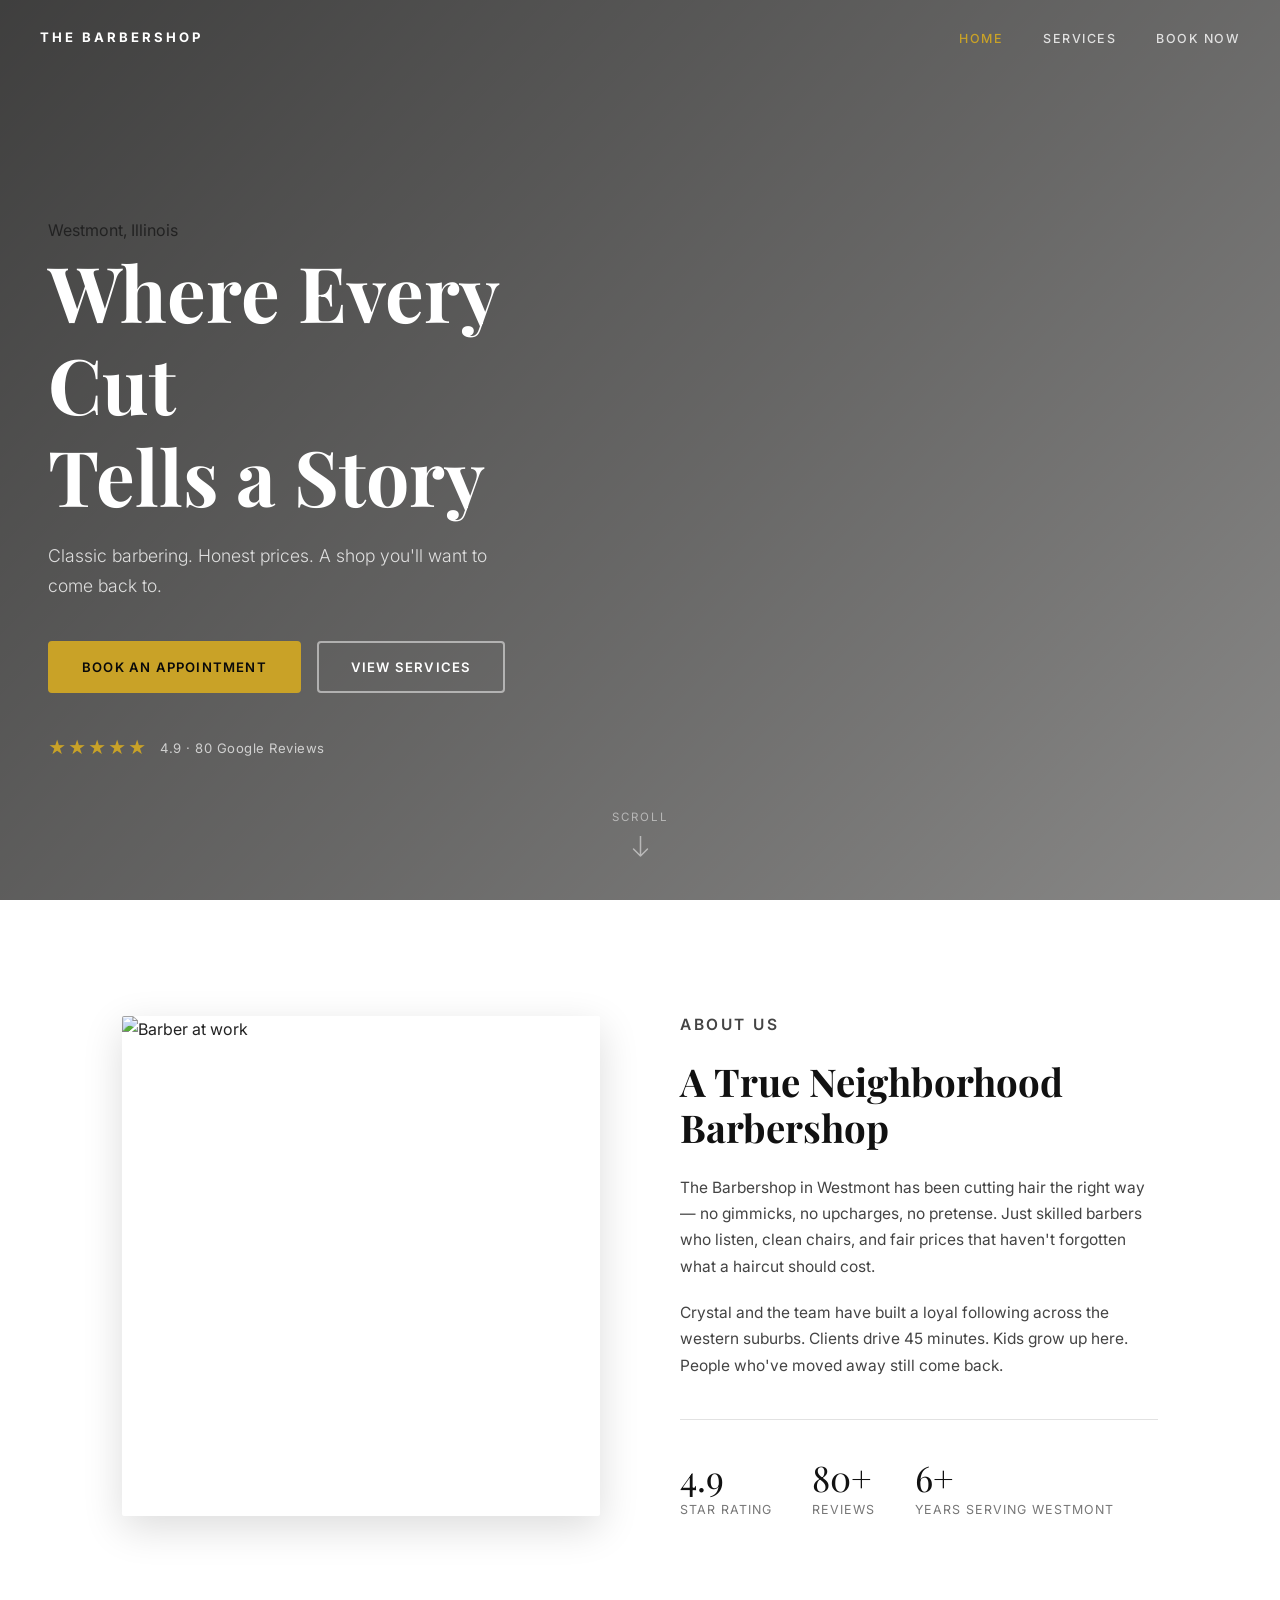
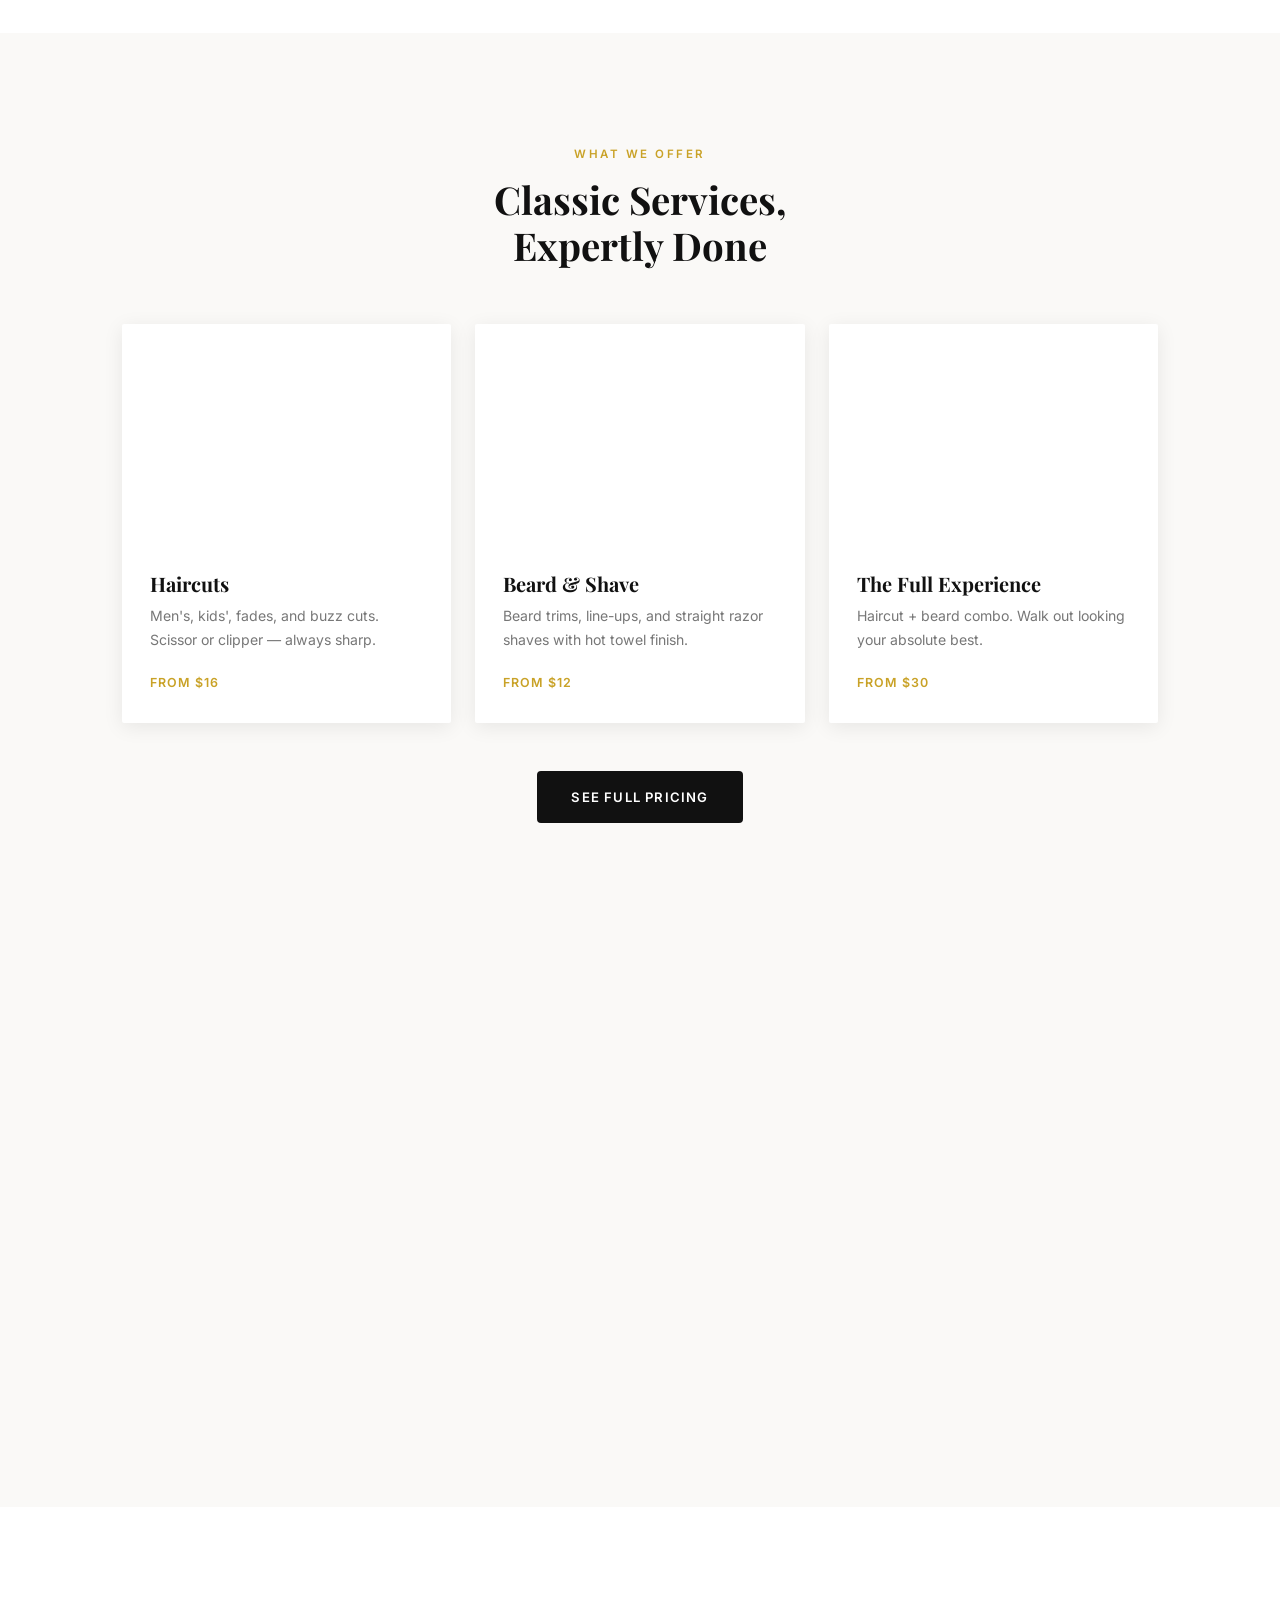
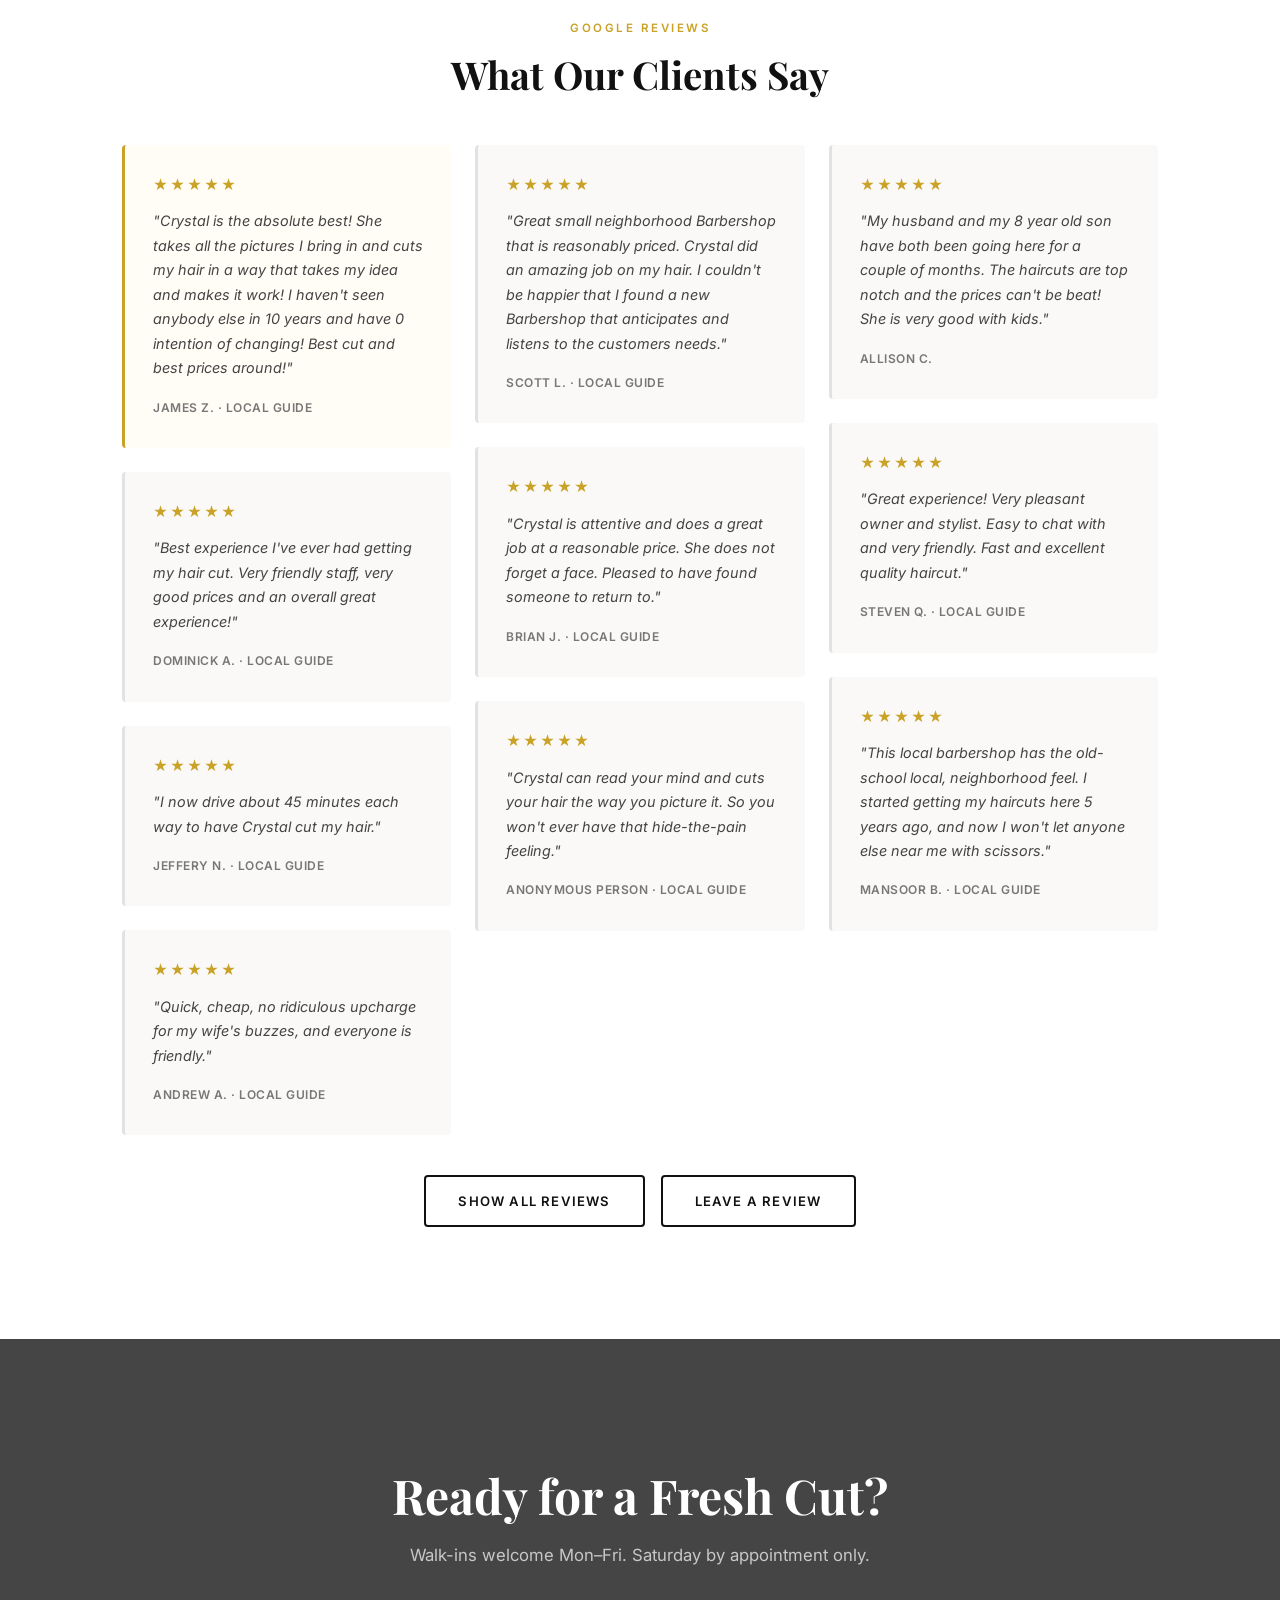
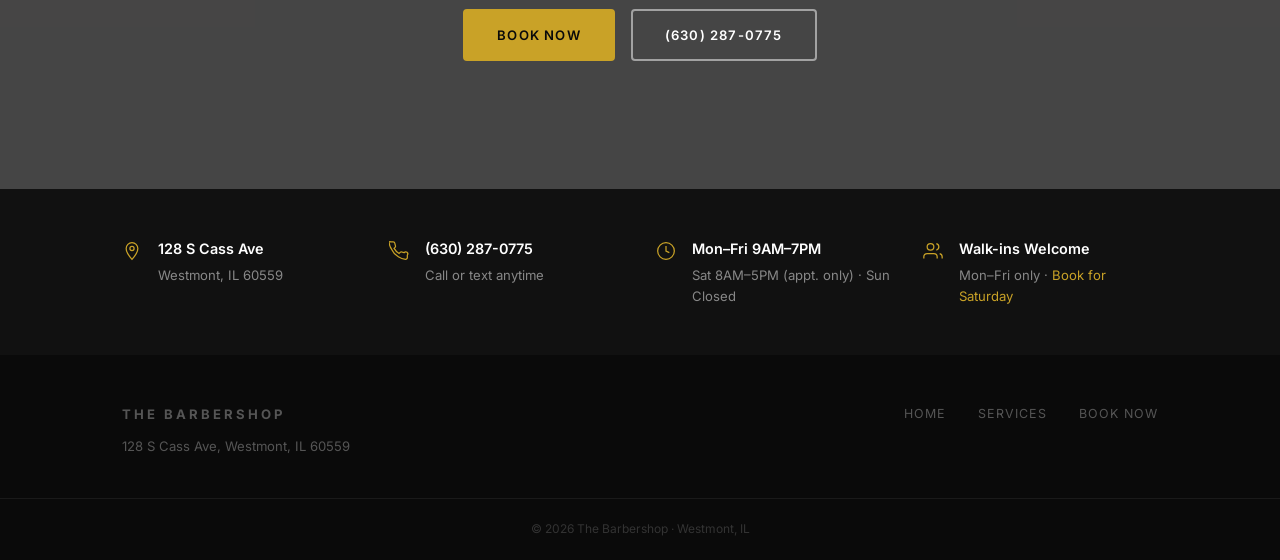
==== commit 478723f0: "Fix Saturday hours and polish content accuracy Saturday is now clearly marked as appointment-only ac" ====
--- a/index.html
+++ b/index.html
@@ -306,7 +306,7 @@
     <div class="cta-overlay"></div>
     <div class="container cta-content">
       <h2>Ready for a Fresh Cut?</h2>
-      <p>Walk-ins welcome. Book ahead to guarantee your spot.</p>
+      <p>Walk-ins welcome Mon–Fri. Saturday by appointment only.</p>
       <div class="cta-actions">
         <a href="contact.html" class="btn btn-gold">Book Now</a>
         <a href="tel:+16302870775" class="btn btn-ghost">(630) 287-0775</a>
@@ -327,11 +327,11 @@
       </div>
       <div class="info-bar-item">
         <svg width="20" height="20" fill="none" stroke="currentColor" stroke-width="1.5" viewBox="0 0 24 24"><circle cx="12" cy="12" r="10"/><path d="M12 6v6l4 2"/></svg>
-        <div><strong>Mon–Fri 9AM–7PM</strong><span>Sat 8AM–5PM · Sun Closed</span></div>
+        <div><strong>Mon–Fri 9AM–7PM</strong><span>Sat 8AM–5PM (appt. only) · Sun Closed</span></div>
       </div>
       <div class="info-bar-item">
         <svg width="20" height="20" fill="none" stroke="currentColor" stroke-width="1.5" viewBox="0 0 24 24"><path d="M17 21v-2a4 4 0 00-4-4H5a4 4 0 00-4 4v2"/><circle cx="9" cy="7" r="4"/><path d="M23 21v-2a4 4 0 00-3-3.87M16 3.13a4 4 0 010 7.75"/></svg>
-        <div><strong>Walk-ins Welcome</strong><span>Or <a href="contact.html">book ahead</a></span></div>
+        <div><strong>Walk-ins Welcome</strong><span>Mon–Fri only · <a href="contact.html">Book for Saturday</a></span></div>
       </div>
     </div>
   </section>
--- a/styles.css
+++ b/styles.css
@@ -308,6 +308,7 @@
 .hours-table { width: 100%; border-collapse: collapse; font-size: .88rem; }
 .hours-table td { padding: .2rem 1rem .2rem 0; color: var(--mid); }
 .hours-table td:last-child { font-weight: 600; color: var(--charcoal); }
+.hours-table em { font-style: normal; font-weight: 400; color: var(--gold); font-size: .8rem; }
 .directions-link {
   display: inline-flex; align-items: center; gap: .5rem;
   font-size: .78rem; font-weight: 600; letter-spacing: 1px;
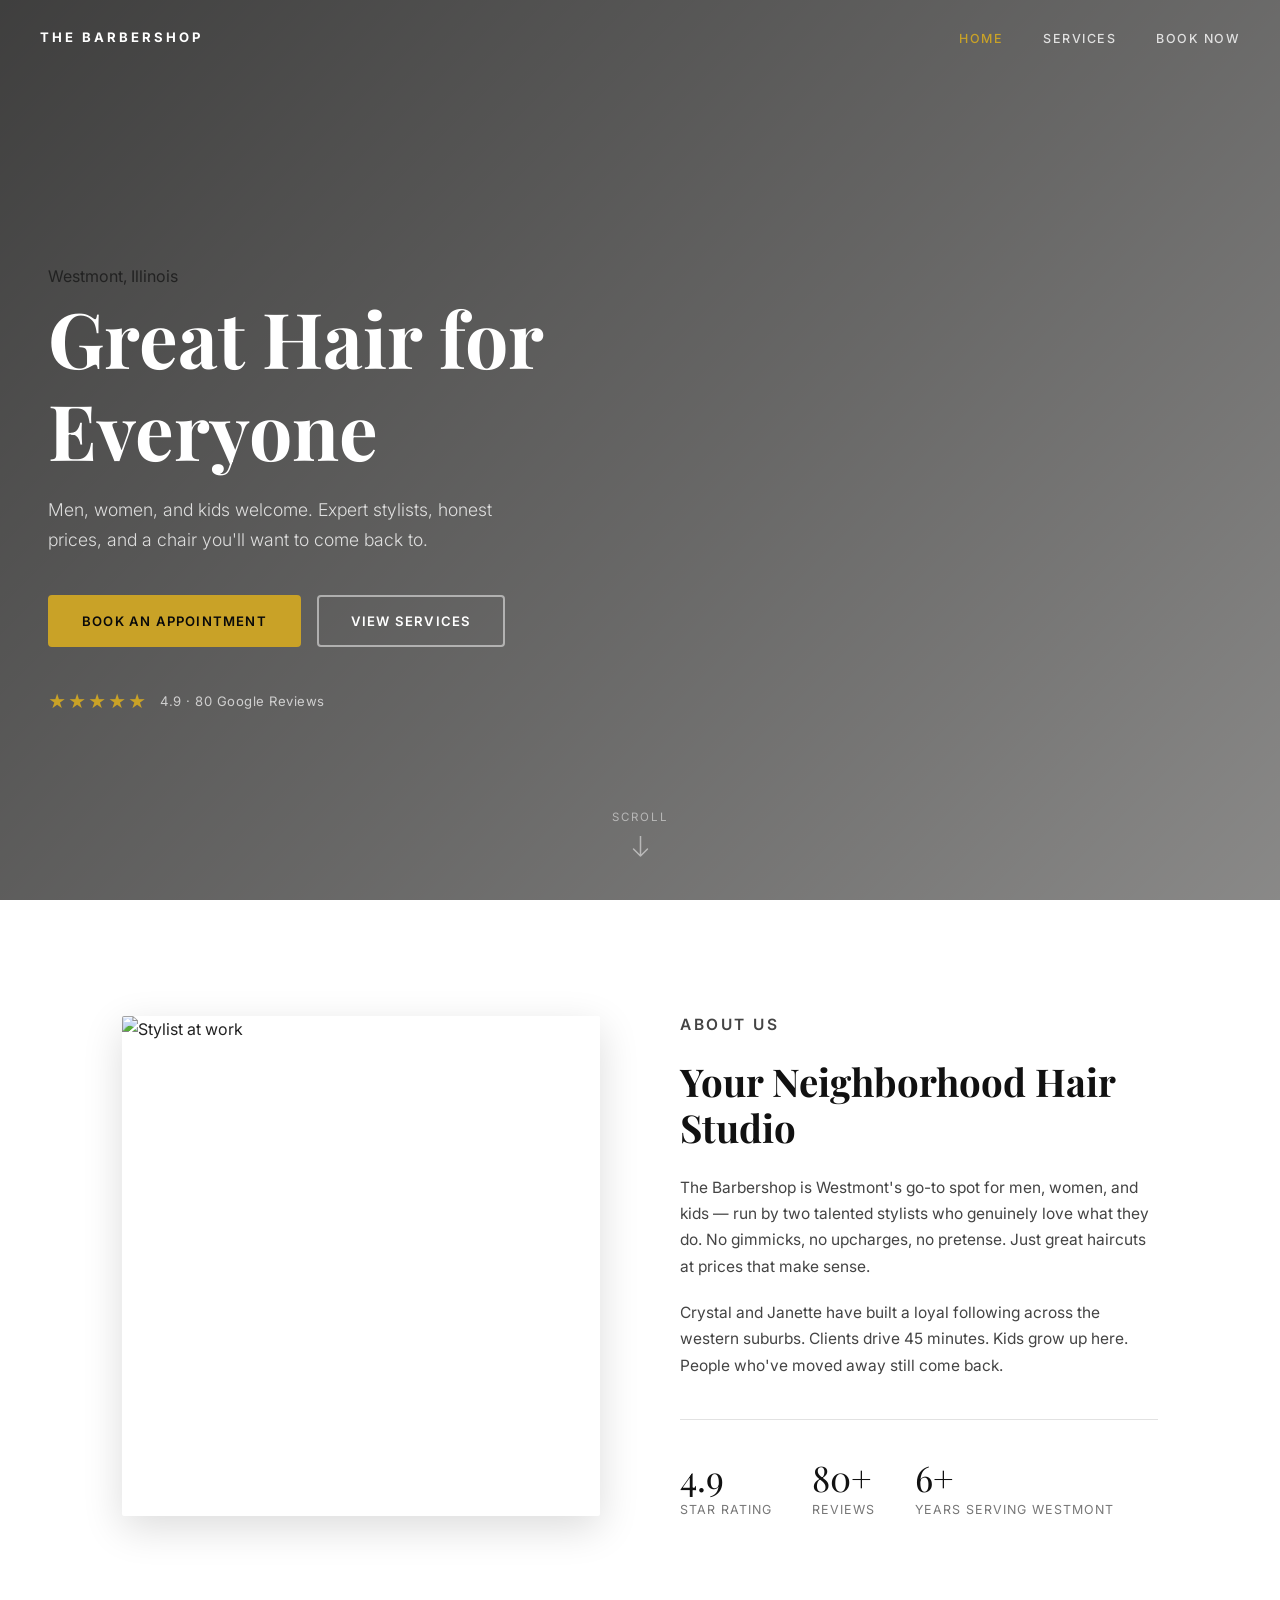
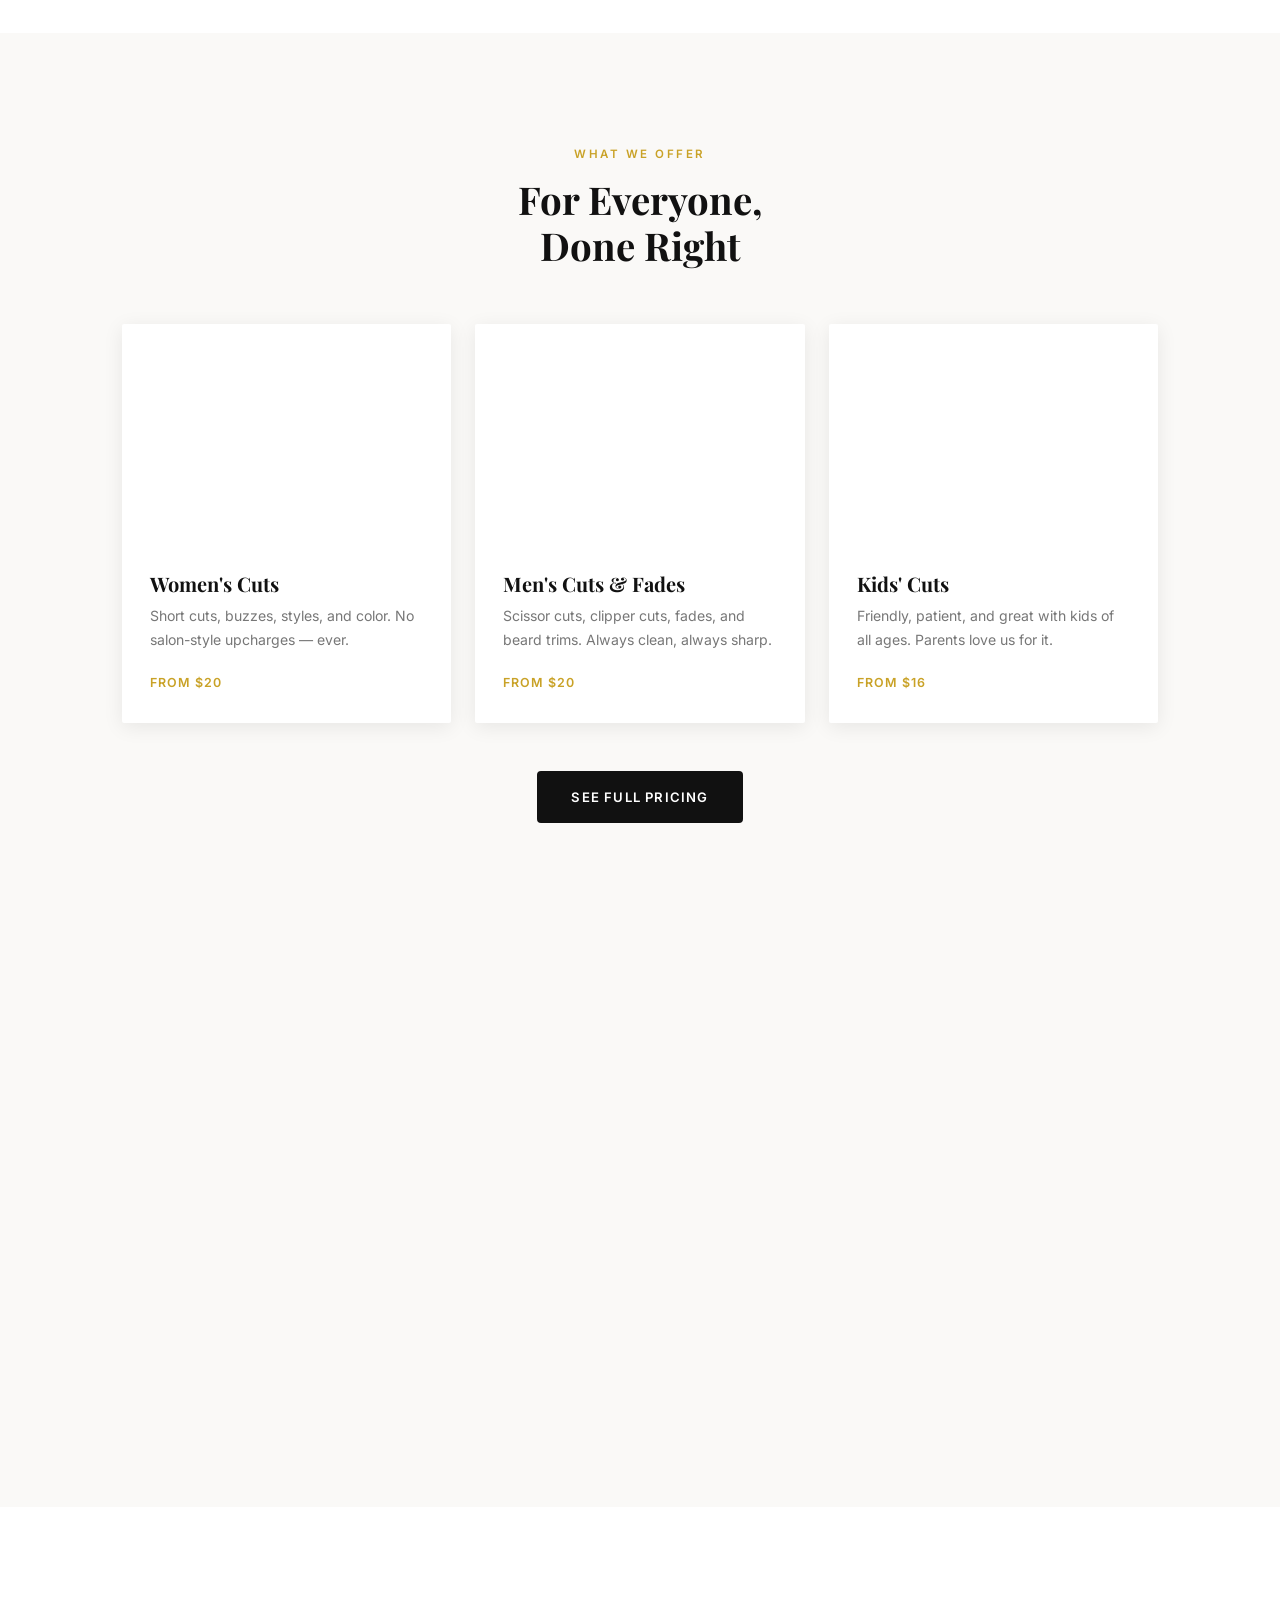
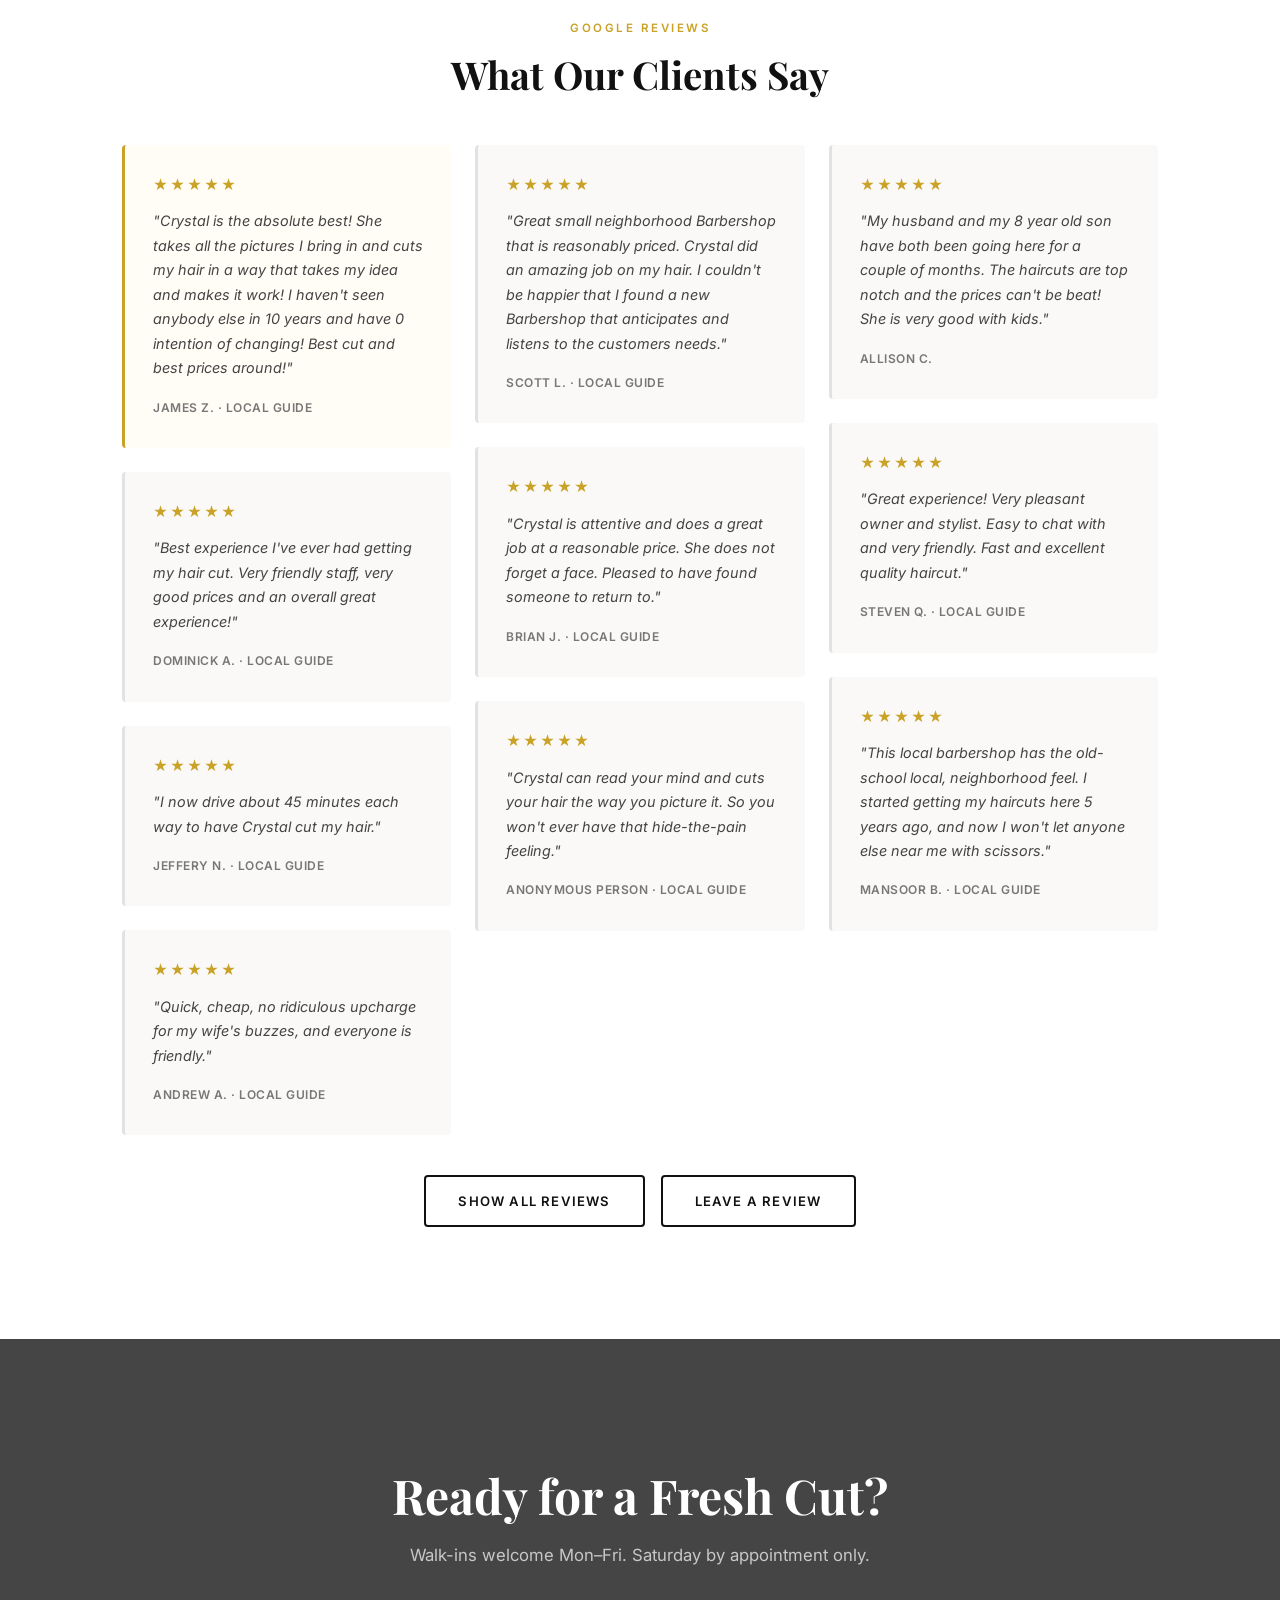
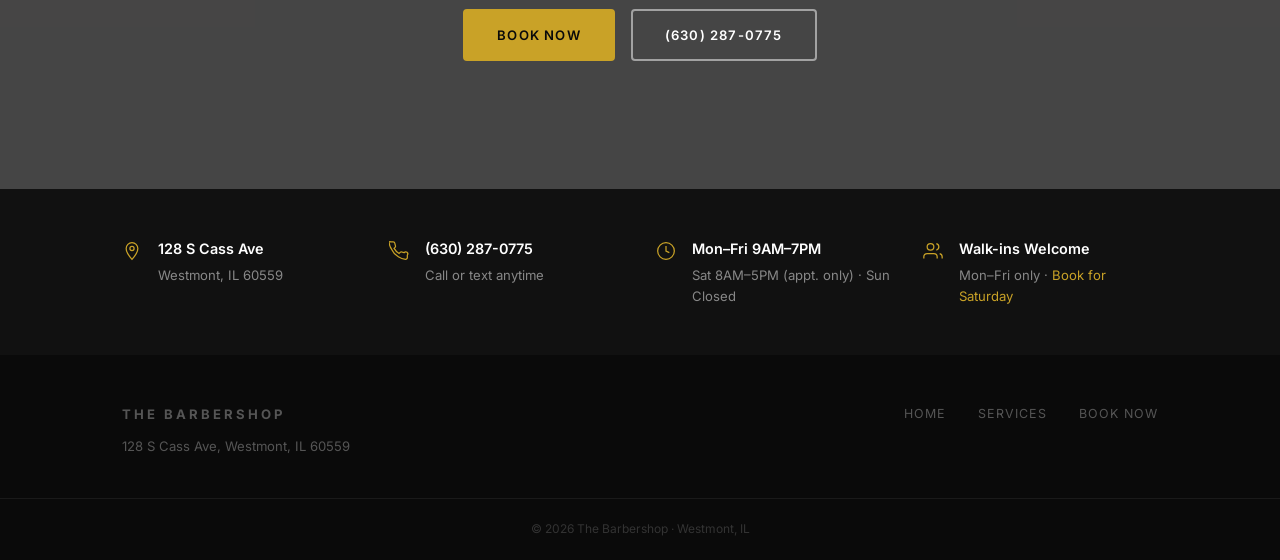
==== commit 4d049053: "Rebrand tone and photos to reflect actual shop — women stylists, all welcome - New hero headline and" ====
--- a/index.html
+++ b/index.html
@@ -25,12 +25,12 @@
 
   <!-- Hero -->
   <section class="hero">
-    <div class="hero-bg" style="background-image:url('https://images.unsplash.com/photo-1503951914875-452162b0f3f1?w=1920&q=80')"></div>
+    <div class="hero-bg" style="background-image:url('https://images.unsplash.com/photo-1522337360788-8b13dee7a37e?w=1920&q=80')"></div>
     <div class="hero-overlay"></div>
     <div class="hero-content">
       <p class="hero-eyebrow">Westmont, Illinois</p>
-      <h1>Where Every Cut<br>Tells a Story</h1>
-      <p class="hero-sub">Classic barbering. Honest prices. A shop you'll want to come back to.</p>
+      <h1>Great Hair for<br>Everyone</h1>
+      <p class="hero-sub">Men, women, and kids welcome. Expert stylists, honest prices, and a chair you'll want to come back to.</p>
       <div class="hero-actions">
         <a href="contact.html" class="btn btn-gold">Book an Appointment</a>
         <a href="services.html" class="btn btn-ghost">View Services</a>
@@ -50,13 +50,13 @@
   <section class="about-strip" id="about">
     <div class="container about-grid">
       <div class="about-image-wrap">
-        <img src="https://images.unsplash.com/photo-1621605815971-fbc98d665033?w=800&q=80" alt="Barber at work" />
+        <img src="https://images.unsplash.com/photo-1562322140-8baeececf3df?w=800&q=80" alt="Stylist at work" />
       </div>
       <div class="about-text">
         <p class="eyebrow">About Us</p>
-        <h2>A True Neighborhood Barbershop</h2>
-        <p>The Barbershop in Westmont has been cutting hair the right way — no gimmicks, no upcharges, no pretense. Just skilled barbers who listen, clean chairs, and fair prices that haven't forgotten what a haircut should cost.</p>
-        <p>Crystal and the team have built a loyal following across the western suburbs. Clients drive 45 minutes. Kids grow up here. People who've moved away still come back.</p>
+        <h2>Your Neighborhood Hair Studio</h2>
+        <p>The Barbershop is Westmont's go-to spot for men, women, and kids — run by two talented stylists who genuinely love what they do. No gimmicks, no upcharges, no pretense. Just great haircuts at prices that make sense.</p>
+        <p>Crystal and Janette have built a loyal following across the western suburbs. Clients drive 45 minutes. Kids grow up here. People who've moved away still come back.</p>
         <div class="about-stats">
           <div class="stat"><span class="stat-num">4.9</span><span class="stat-label">Star Rating</span></div>
           <div class="stat"><span class="stat-num">80+</span><span class="stat-label">Reviews</span></div>
@@ -70,30 +70,30 @@
   <section class="services-preview">
     <div class="container">
       <p class="eyebrow center">What We Offer</p>
-      <h2 class="section-title">Classic Services,<br>Expertly Done</h2>
+      <h2 class="section-title">For Everyone,<br>Done Right</h2>
       <div class="services-cards">
         <div class="service-card">
-          <div class="service-card-img" style="background-image:url('https://images.unsplash.com/photo-1599351431613-d0a5a5c8f4a7?w=600&q=80')"></div>
+          <div class="service-card-img" style="background-image:url('https://images.unsplash.com/photo-1580618672591-eb180b1a973f?w=600&q=80')"></div>
           <div class="service-card-body">
-            <h3>Haircuts</h3>
-            <p>Men's, kids', fades, and buzz cuts. Scissor or clipper — always sharp.</p>
+            <h3>Women's Cuts</h3>
+            <p>Short cuts, buzzes, styles, and color. No salon-style upcharges — ever.</p>
+            <span class="service-from">From $20</span>
+          </div>
+        </div>
+        <div class="service-card">
+          <div class="service-card-img" style="background-image:url('https://images.unsplash.com/photo-1605497788044-5a32c7078486?w=600&q=80')"></div>
+          <div class="service-card-body">
+            <h3>Men's Cuts &amp; Fades</h3>
+            <p>Scissor cuts, clipper cuts, fades, and beard trims. Always clean, always sharp.</p>
+            <span class="service-from">From $20</span>
+          </div>
+        </div>
+        <div class="service-card">
+          <div class="service-card-img" style="background-image:url('https://images.unsplash.com/photo-1596367407372-96cb88503db6?w=600&q=80')"></div>
+          <div class="service-card-body">
+            <h3>Kids' Cuts</h3>
+            <p>Friendly, patient, and great with kids of all ages. Parents love us for it.</p>
             <span class="service-from">From $16</span>
-          </div>
-        </div>
-        <div class="service-card">
-          <div class="service-card-img" style="background-image:url('https://images.unsplash.com/photo-1621607512022-6aecc4fed814?w=600&q=80')"></div>
-          <div class="service-card-body">
-            <h3>Beard &amp; Shave</h3>
-            <p>Beard trims, line-ups, and straight razor shaves with hot towel finish.</p>
-            <span class="service-from">From $12</span>
-          </div>
-        </div>
-        <div class="service-card">
-          <div class="service-card-img" style="background-image:url('https://images.unsplash.com/photo-1560066984-138dadb4c035?w=600&q=80')"></div>
-          <div class="service-card-body">
-            <h3>The Full Experience</h3>
-            <p>Haircut + beard combo. Walk out looking your absolute best.</p>
-            <span class="service-from">From $30</span>
           </div>
         </div>
       </div>
@@ -106,11 +106,11 @@
   <!-- Photo gallery -->
   <section class="gallery">
     <div class="gallery-grid">
-      <div class="gallery-item tall" style="background-image:url('https://images.unsplash.com/photo-1512864084360-7c0c4d7d3020?w=800&q=80')"></div>
-      <div class="gallery-item" style="background-image:url('https://images.unsplash.com/photo-1503951914875-452162b0f3f1?w=600&q=80')"></div>
-      <div class="gallery-item" style="background-image:url('https://images.unsplash.com/photo-1585747860715-2ba37e788b70?w=600&q=80')"></div>
-      <div class="gallery-item tall" style="background-image:url('https://images.unsplash.com/photo-1622286342621-4bd786c2447c?w=800&q=80')"></div>
-      <div class="gallery-item wide" style="background-image:url('https://images.unsplash.com/photo-1493256338651-d82f7acb2b38?w=900&q=80')"></div>
+      <div class="gallery-item tall" style="background-image:url('https://images.unsplash.com/photo-1522337360788-8b13dee7a37e?w=800&q=80')"></div>
+      <div class="gallery-item" style="background-image:url('https://images.unsplash.com/photo-1580618672591-eb180b1a973f?w=600&q=80')"></div>
+      <div class="gallery-item" style="background-image:url('https://images.unsplash.com/photo-1605497788044-5a32c7078486?w=600&q=80')"></div>
+      <div class="gallery-item tall" style="background-image:url('https://images.unsplash.com/photo-1562322140-8baeececf3df?w=800&q=80')"></div>
+      <div class="gallery-item wide" style="background-image:url('https://images.unsplash.com/photo-1596367407372-96cb88503db6?w=900&q=80')"></div>
     </div>
   </section>
 
@@ -302,7 +302,7 @@
 
   <!-- CTA banner -->
   <section class="cta-banner">
-    <div class="cta-bg" style="background-image:url('https://images.unsplash.com/photo-1493256338651-d82f7acb2b38?w=1600&q=80')"></div>
+    <div class="cta-bg" style="background-image:url('https://images.unsplash.com/photo-1522337360788-8b13dee7a37e?w=1600&q=80')"></div>
     <div class="cta-overlay"></div>
     <div class="container cta-content">
       <h2>Ready for a Fresh Cut?</h2>
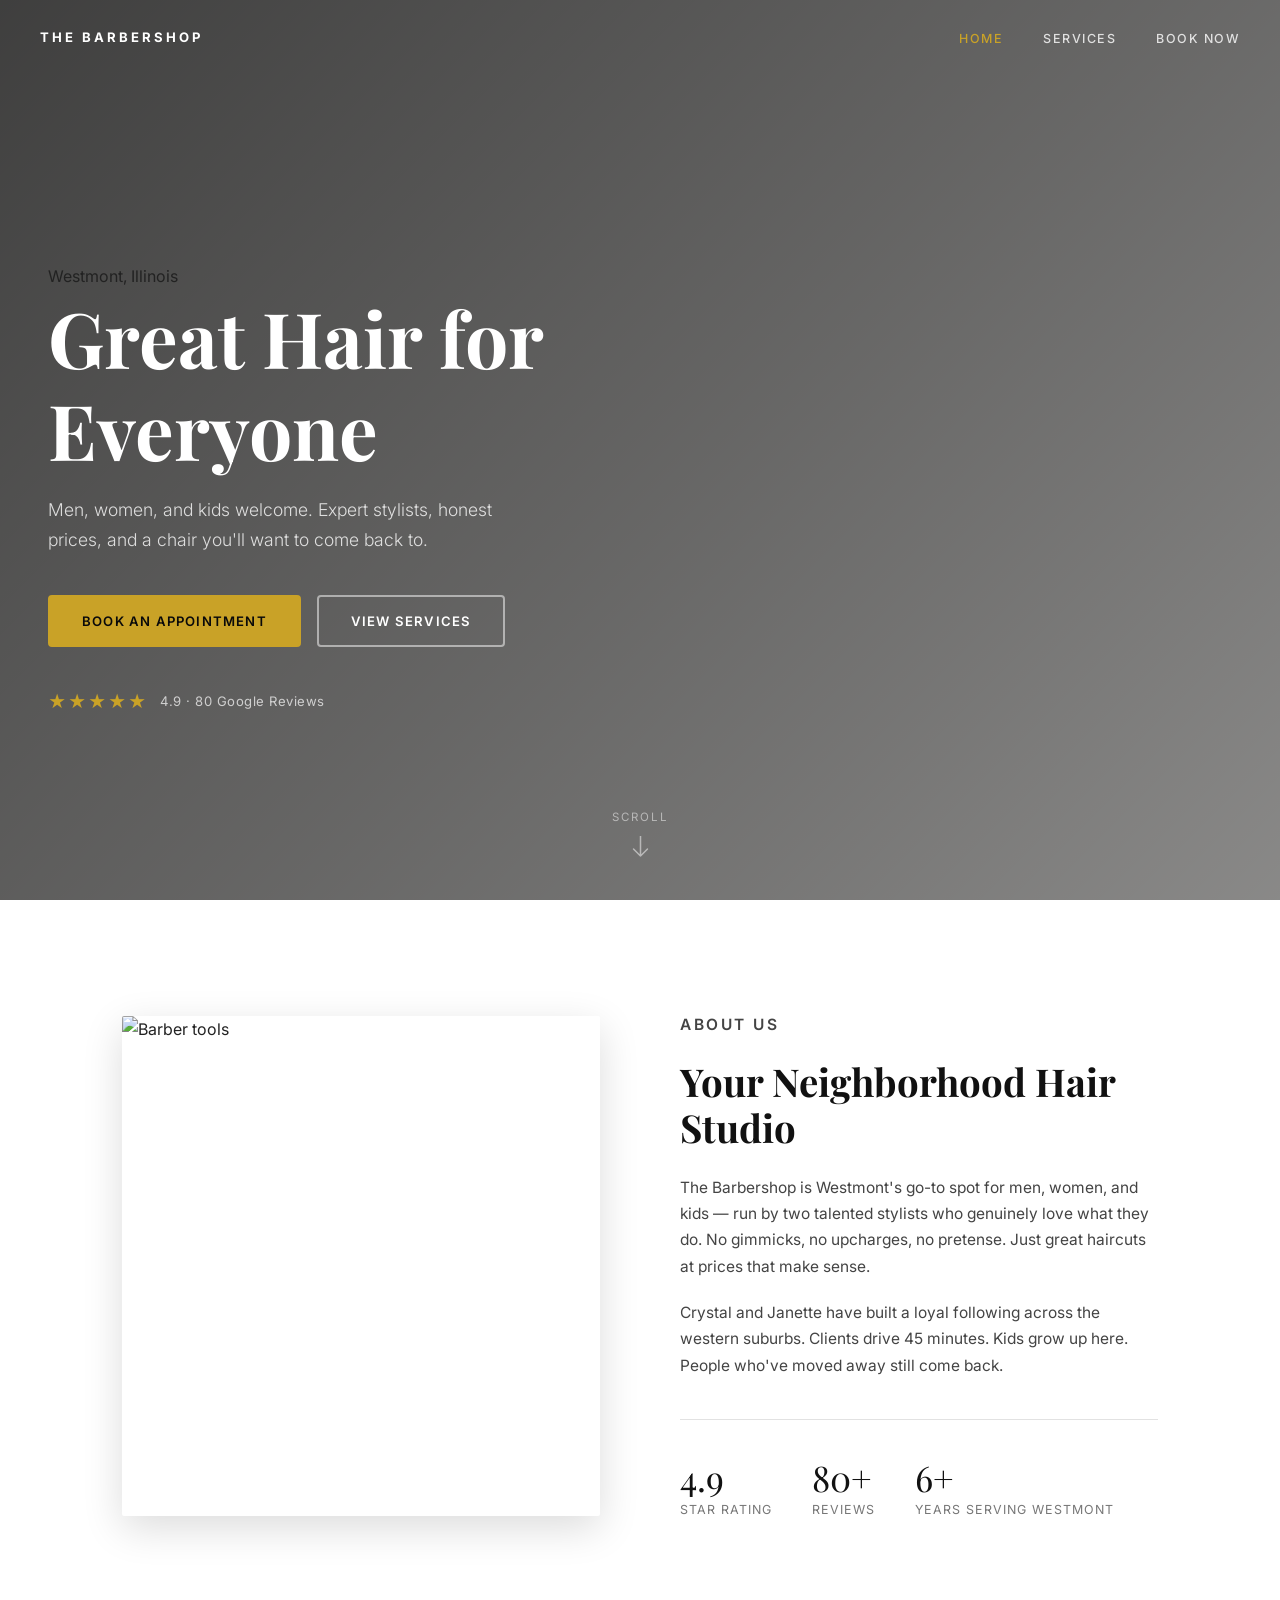
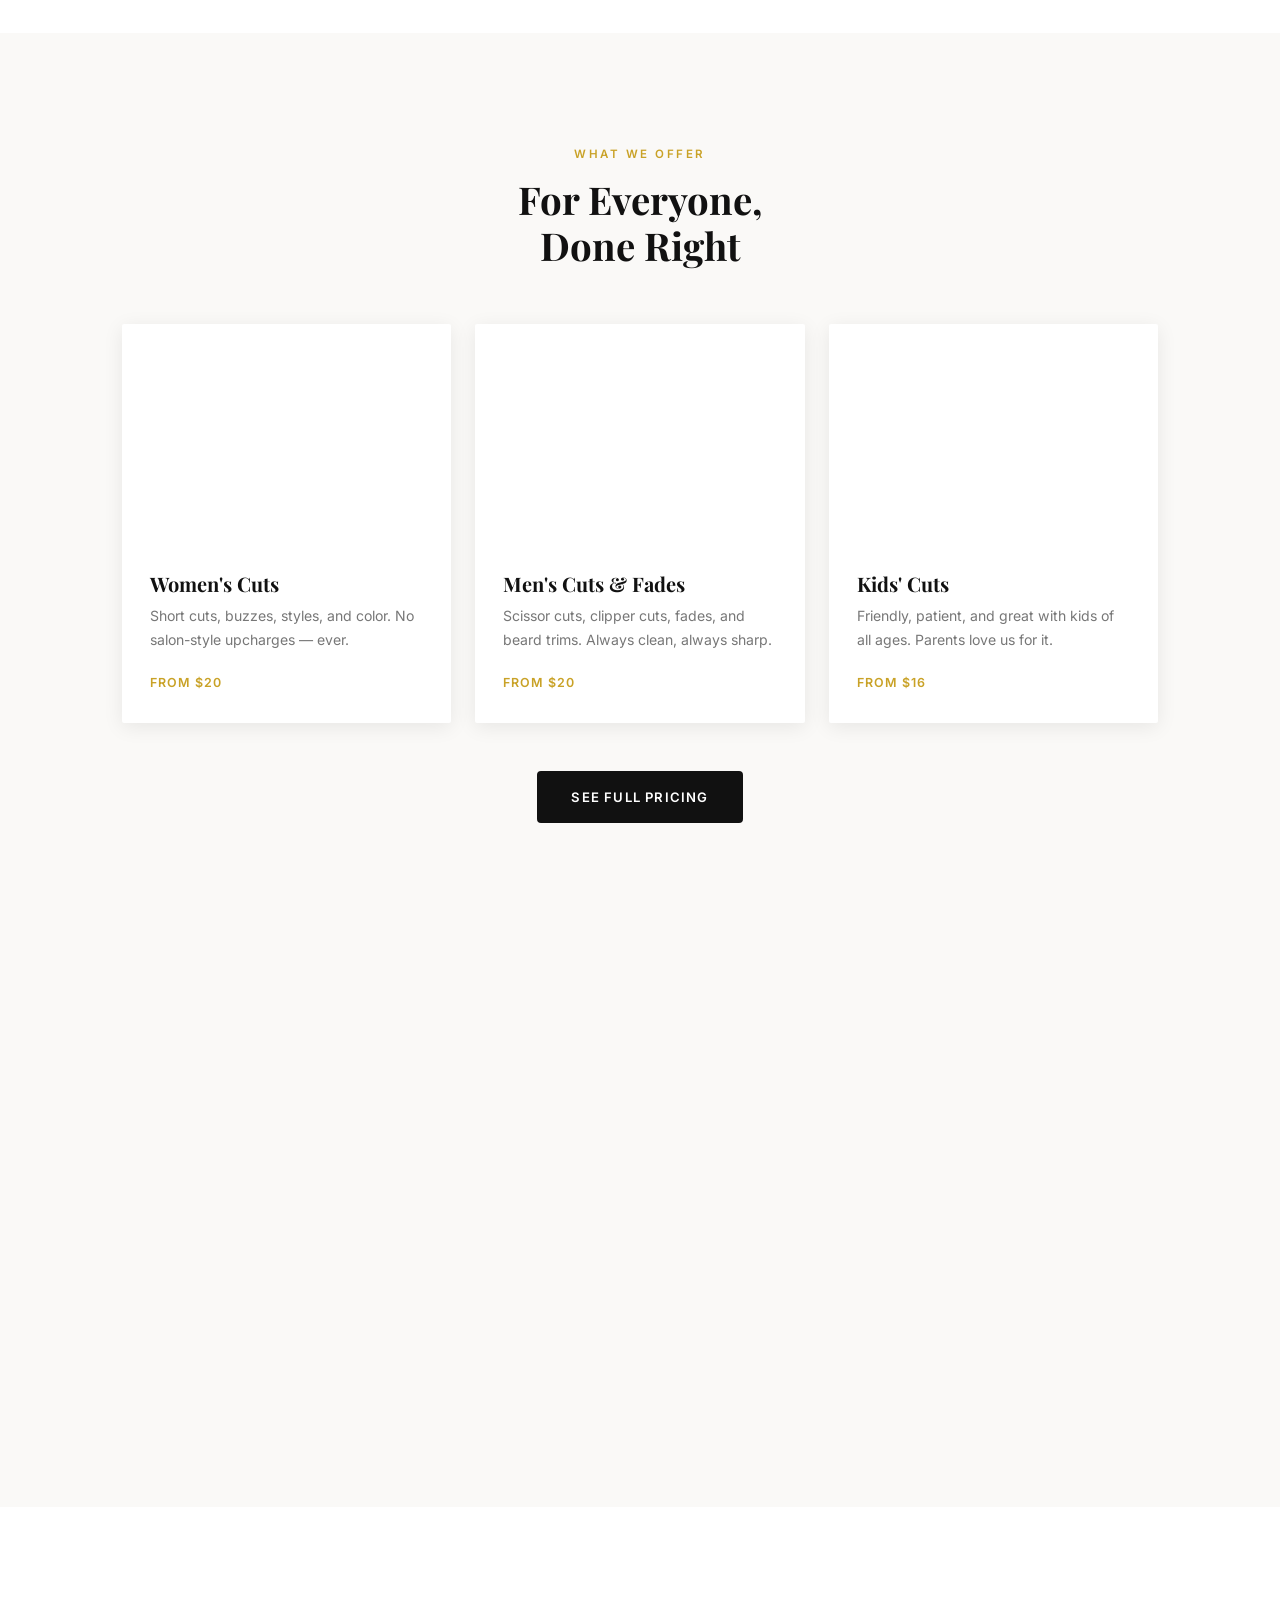
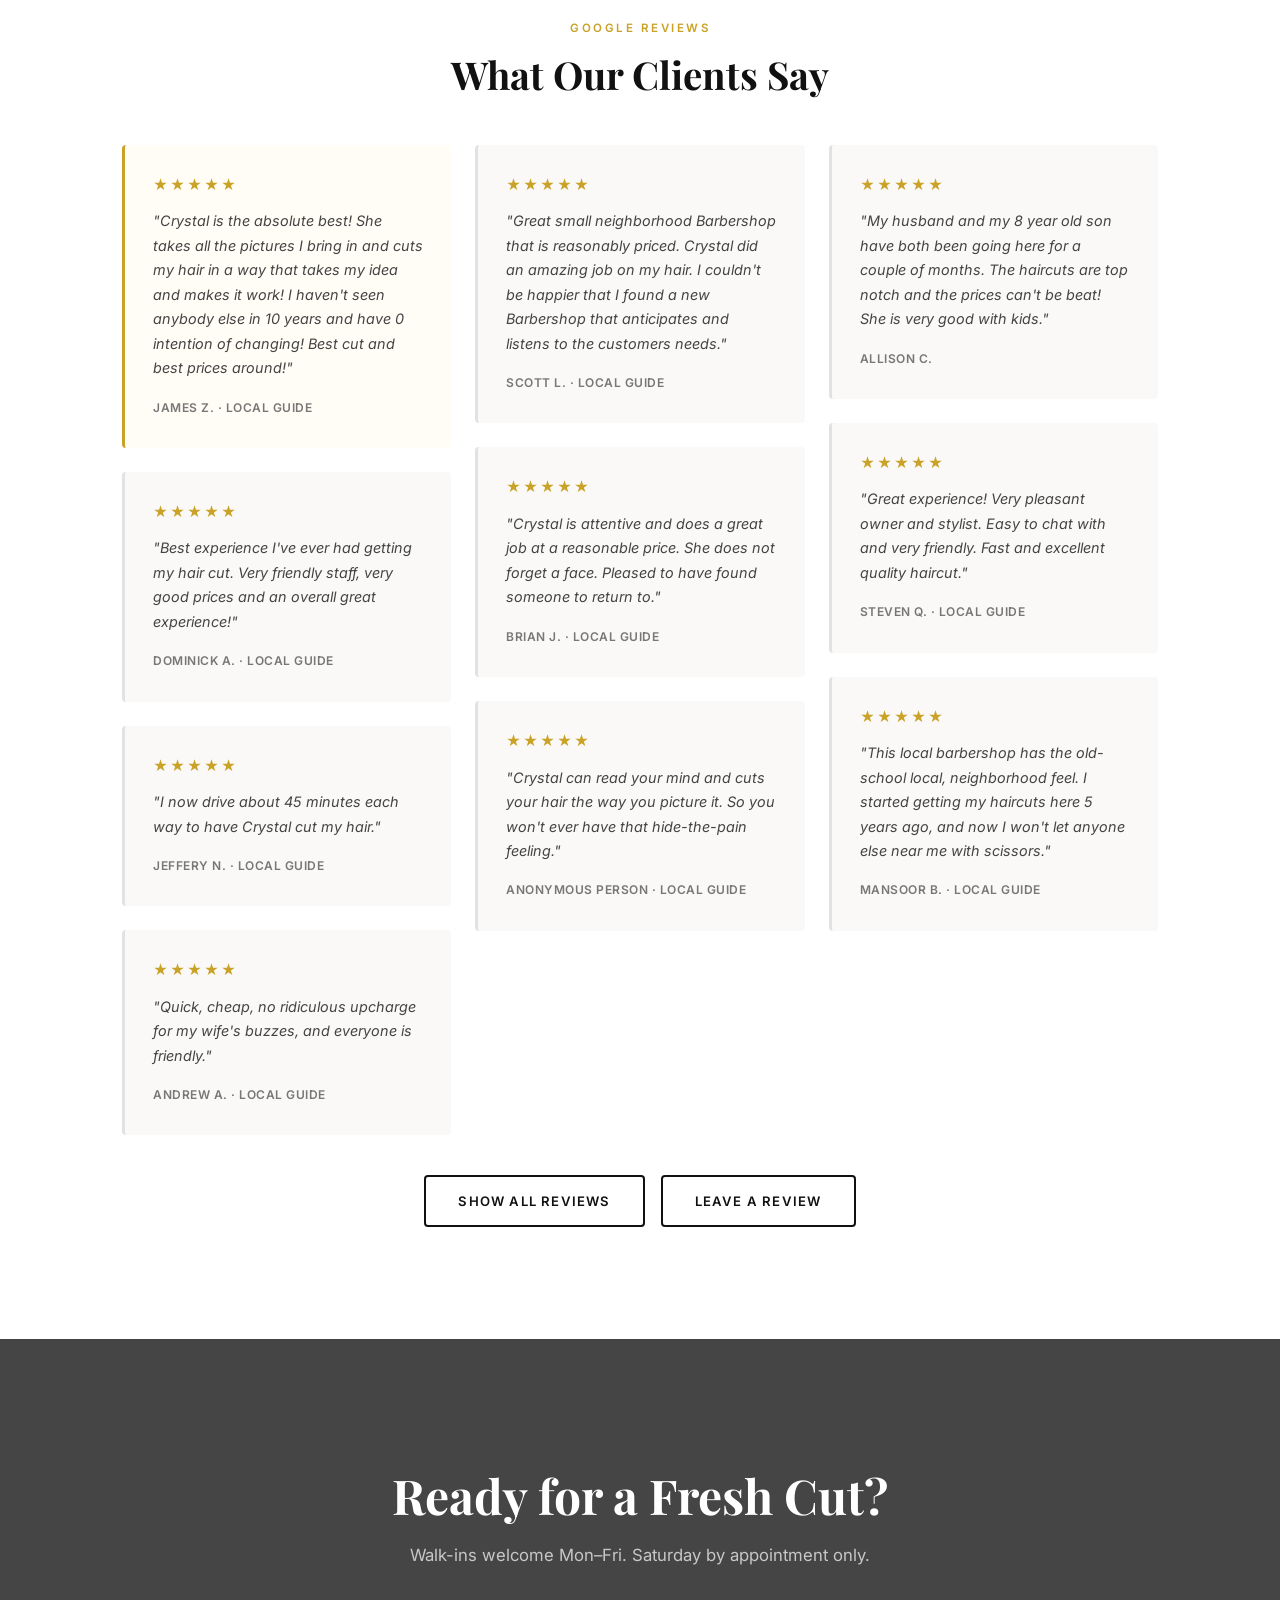
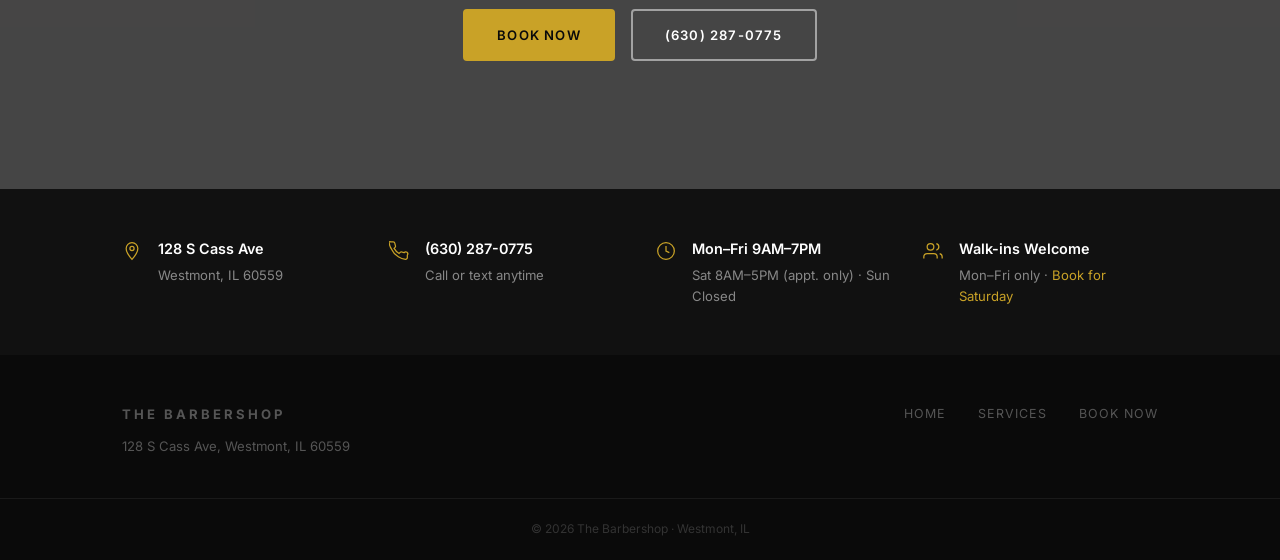
==== commit 928549fb: "Replace all people photos with atmosphere-only shots Swapped every photo showing a person for shots " ====
--- a/index.html
+++ b/index.html
@@ -25,7 +25,7 @@
 
   <!-- Hero -->
   <section class="hero">
-    <div class="hero-bg" style="background-image:url('https://images.unsplash.com/photo-1522337360788-8b13dee7a37e?w=1920&q=80')"></div>
+    <div class="hero-bg" style="background-image:url('https://images.unsplash.com/photo-1633681926022-84c23e8cb2d6?w=1920&q=80')"></div>
     <div class="hero-overlay"></div>
     <div class="hero-content">
       <p class="hero-eyebrow">Westmont, Illinois</p>
@@ -50,7 +50,7 @@
   <section class="about-strip" id="about">
     <div class="container about-grid">
       <div class="about-image-wrap">
-        <img src="https://images.unsplash.com/photo-1562322140-8baeececf3df?w=800&q=80" alt="Stylist at work" />
+        <img src="https://images.unsplash.com/photo-1585747860715-2ba37e788b70?w=800&q=80" alt="Barber tools" />
       </div>
       <div class="about-text">
         <p class="eyebrow">About Us</p>
@@ -73,7 +73,7 @@
       <h2 class="section-title">For Everyone,<br>Done Right</h2>
       <div class="services-cards">
         <div class="service-card">
-          <div class="service-card-img" style="background-image:url('https://images.unsplash.com/photo-1580618672591-eb180b1a973f?w=600&q=80')"></div>
+          <div class="service-card-img" style="background-image:url('https://images.unsplash.com/photo-1512864084360-7c0c4d7d3020?w=600&q=80')"></div>
           <div class="service-card-body">
             <h3>Women's Cuts</h3>
             <p>Short cuts, buzzes, styles, and color. No salon-style upcharges — ever.</p>
@@ -81,7 +81,7 @@
           </div>
         </div>
         <div class="service-card">
-          <div class="service-card-img" style="background-image:url('https://images.unsplash.com/photo-1605497788044-5a32c7078486?w=600&q=80')"></div>
+          <div class="service-card-img" style="background-image:url('https://images.unsplash.com/photo-1585747860715-2ba37e788b70?w=600&q=80')"></div>
           <div class="service-card-body">
             <h3>Men's Cuts &amp; Fades</h3>
             <p>Scissor cuts, clipper cuts, fades, and beard trims. Always clean, always sharp.</p>
@@ -89,7 +89,7 @@
           </div>
         </div>
         <div class="service-card">
-          <div class="service-card-img" style="background-image:url('https://images.unsplash.com/photo-1596367407372-96cb88503db6?w=600&q=80')"></div>
+          <div class="service-card-img" style="background-image:url('https://images.unsplash.com/photo-1493256338651-d82f7acb2b38?w=600&q=80')"></div>
           <div class="service-card-body">
             <h3>Kids' Cuts</h3>
             <p>Friendly, patient, and great with kids of all ages. Parents love us for it.</p>
@@ -106,11 +106,11 @@
   <!-- Photo gallery -->
   <section class="gallery">
     <div class="gallery-grid">
-      <div class="gallery-item tall" style="background-image:url('https://images.unsplash.com/photo-1522337360788-8b13dee7a37e?w=800&q=80')"></div>
-      <div class="gallery-item" style="background-image:url('https://images.unsplash.com/photo-1580618672591-eb180b1a973f?w=600&q=80')"></div>
-      <div class="gallery-item" style="background-image:url('https://images.unsplash.com/photo-1605497788044-5a32c7078486?w=600&q=80')"></div>
-      <div class="gallery-item tall" style="background-image:url('https://images.unsplash.com/photo-1562322140-8baeececf3df?w=800&q=80')"></div>
-      <div class="gallery-item wide" style="background-image:url('https://images.unsplash.com/photo-1596367407372-96cb88503db6?w=900&q=80')"></div>
+      <div class="gallery-item tall" style="background-image:url('https://images.unsplash.com/photo-1585747860715-2ba37e788b70?w=800&q=80')"></div>
+      <div class="gallery-item" style="background-image:url('https://images.unsplash.com/photo-1512864084360-7c0c4d7d3020?w=600&q=80')"></div>
+      <div class="gallery-item" style="background-image:url('https://images.unsplash.com/photo-1493256338651-d82f7acb2b38?w=600&q=80')"></div>
+      <div class="gallery-item tall" style="background-image:url('https://images.unsplash.com/photo-1633681926022-84c23e8cb2d6?w=800&q=80')"></div>
+      <div class="gallery-item wide" style="background-image:url('https://images.unsplash.com/photo-1626808642875-0aa545482efb?w=900&q=80')"></div>
     </div>
   </section>
 
@@ -302,7 +302,7 @@
 
   <!-- CTA banner -->
   <section class="cta-banner">
-    <div class="cta-bg" style="background-image:url('https://images.unsplash.com/photo-1522337360788-8b13dee7a37e?w=1600&q=80')"></div>
+    <div class="cta-bg" style="background-image:url('https://images.unsplash.com/photo-1633681926022-84c23e8cb2d6?w=1600&q=80')"></div>
     <div class="cta-overlay"></div>
     <div class="container cta-content">
       <h2>Ready for a Fresh Cut?</h2>
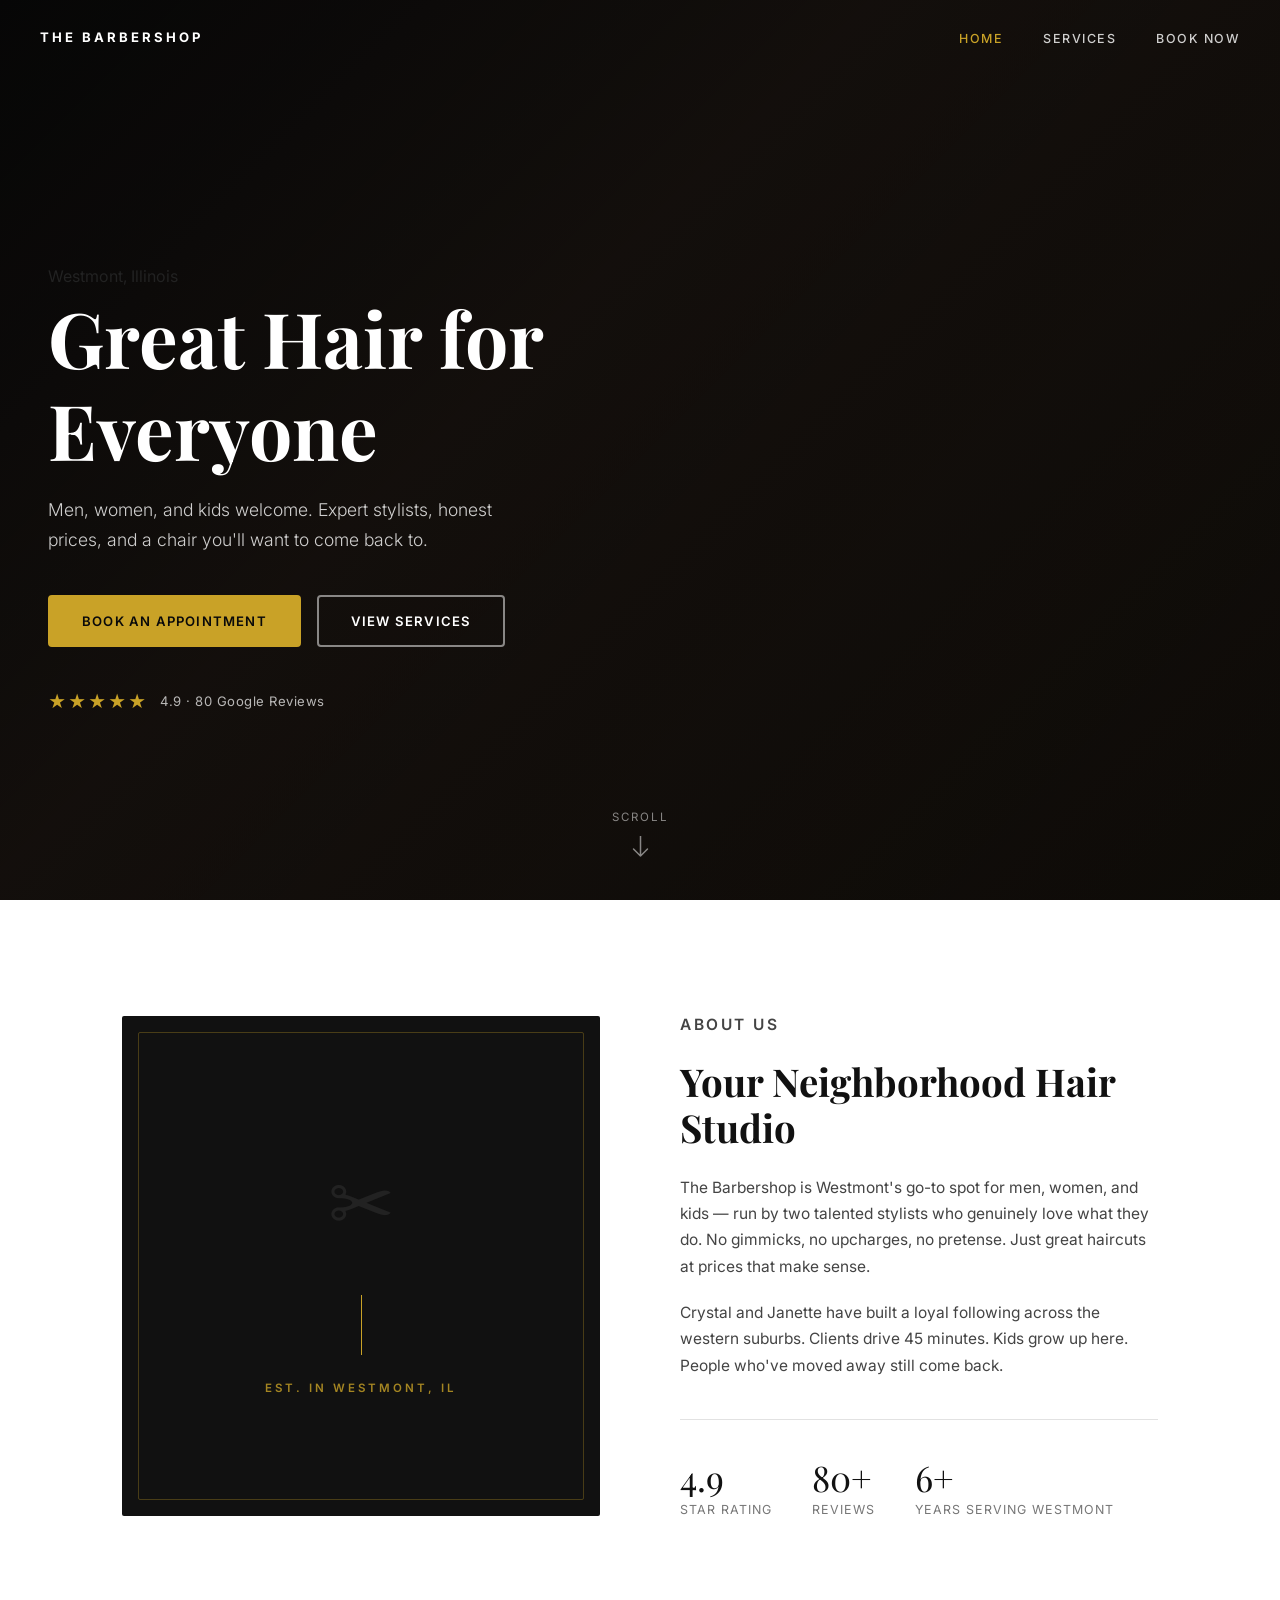
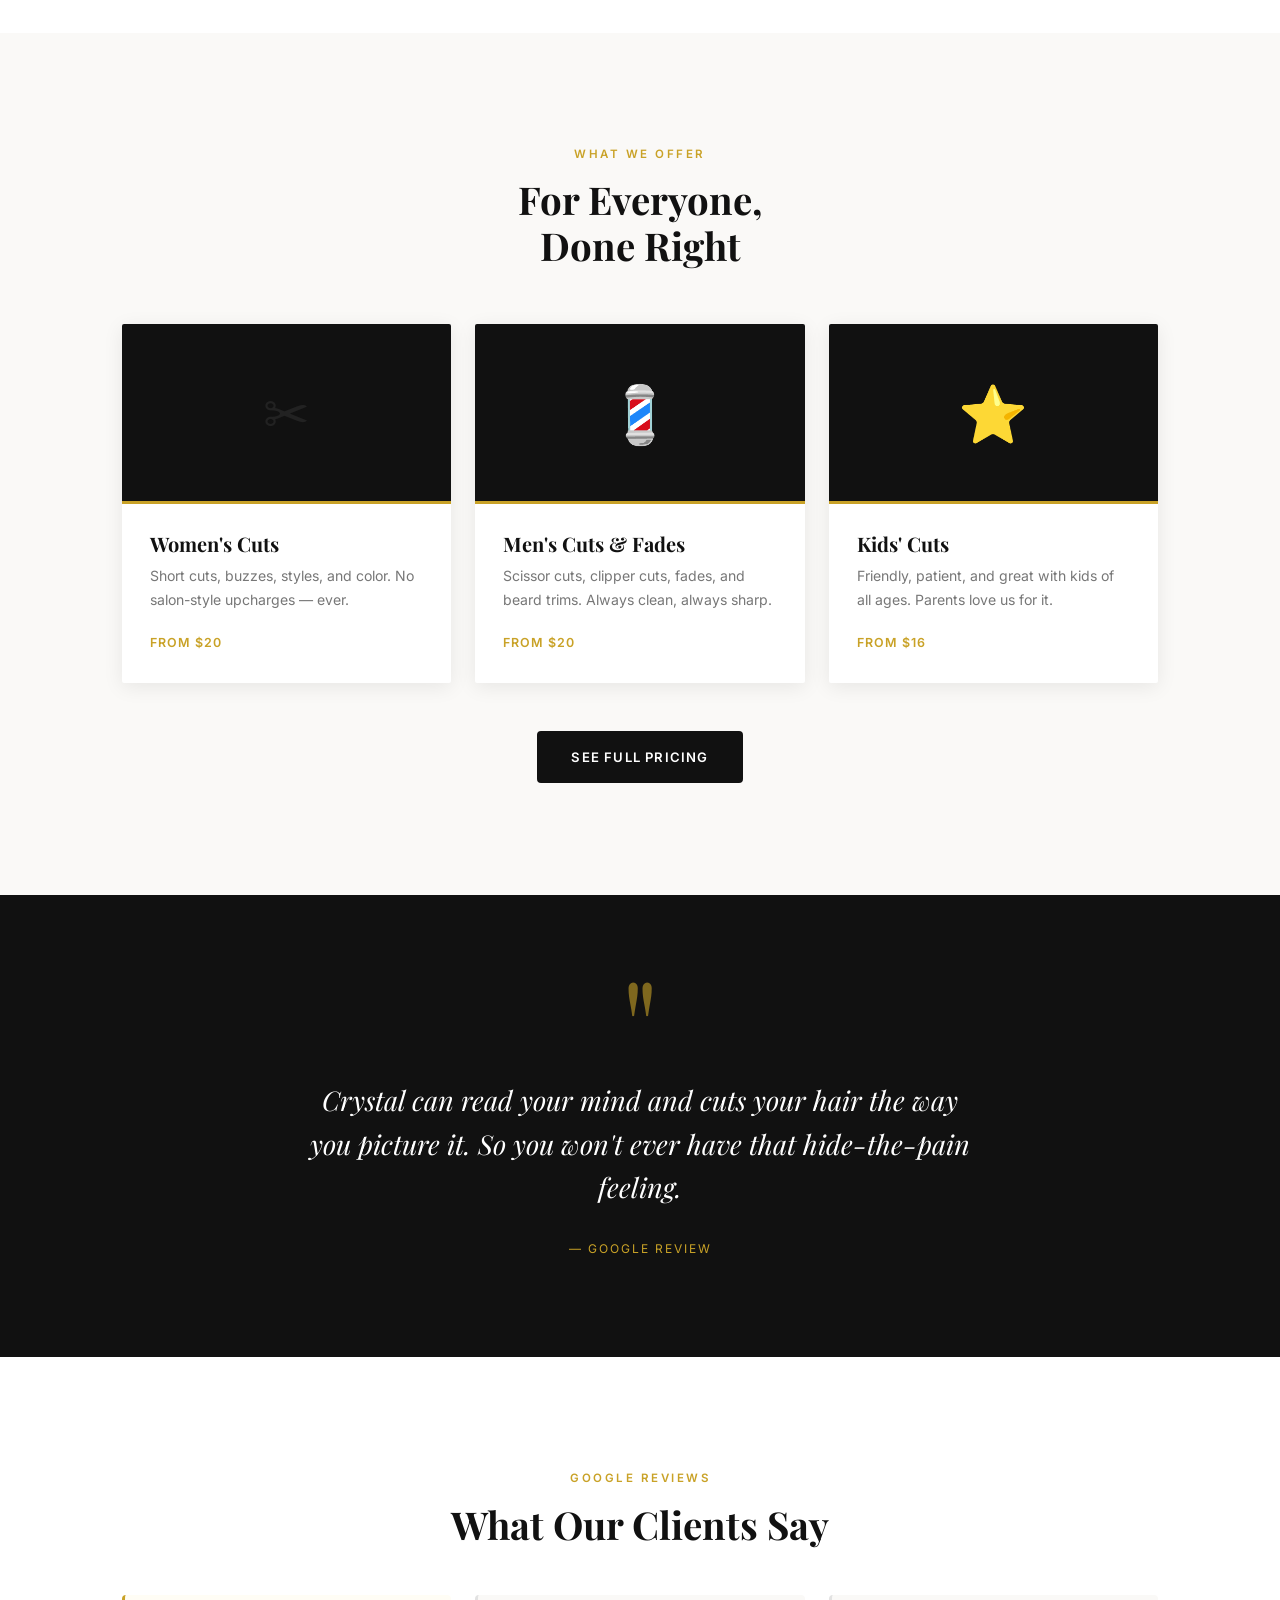
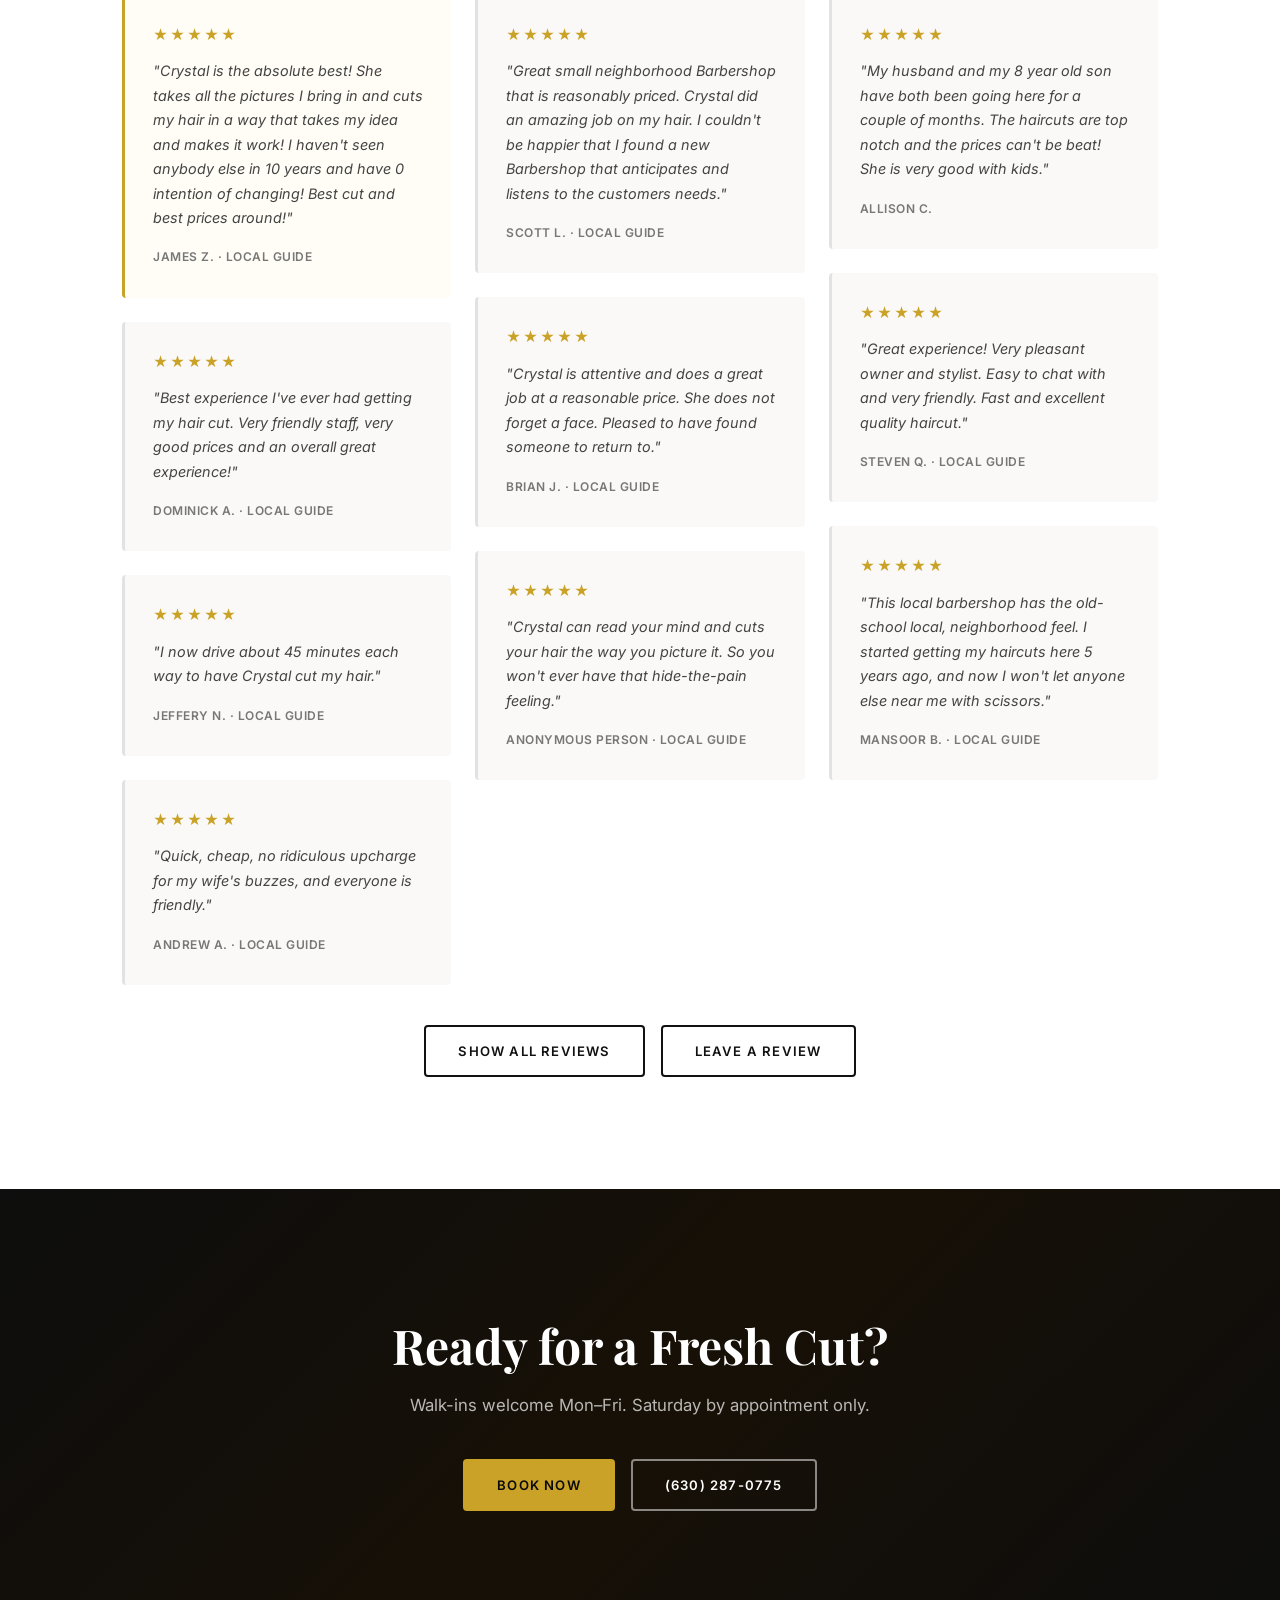
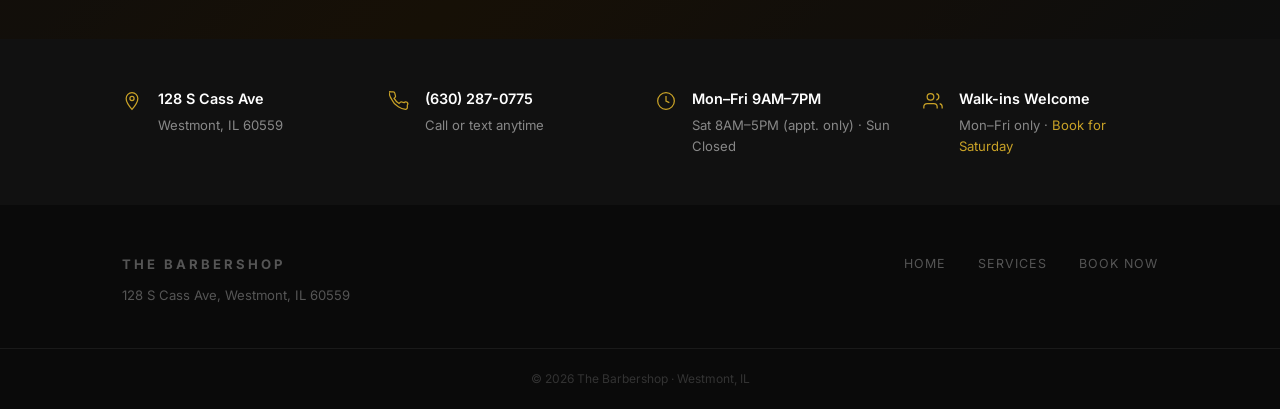
==== commit 1173ae2c: "Remove all people photos — go fully design/text forward Hero, CTA banner, and page headers now use d" ====
--- a/index.html
+++ b/index.html
@@ -25,7 +25,7 @@
 
   <!-- Hero -->
   <section class="hero">
-    <div class="hero-bg" style="background-image:url('https://images.unsplash.com/photo-1633681926022-84c23e8cb2d6?w=1920&q=80')"></div>
+    <div class="hero-bg hero-bg-gradient"></div>
     <div class="hero-overlay"></div>
     <div class="hero-content">
       <p class="hero-eyebrow">Westmont, Illinois</p>
@@ -49,8 +49,12 @@
   <!-- About strip -->
   <section class="about-strip" id="about">
     <div class="container about-grid">
-      <div class="about-image-wrap">
-        <img src="https://images.unsplash.com/photo-1585747860715-2ba37e788b70?w=800&q=80" alt="Barber tools" />
+      <div class="about-graphic">
+        <div class="about-graphic-inner">
+          <span class="about-graphic-scissors">✂</span>
+          <div class="about-graphic-line"></div>
+          <p class="about-graphic-tagline">Est. in Westmont, IL</p>
+        </div>
       </div>
       <div class="about-text">
         <p class="eyebrow">About Us</p>
@@ -73,7 +77,7 @@
       <h2 class="section-title">For Everyone,<br>Done Right</h2>
       <div class="services-cards">
         <div class="service-card">
-          <div class="service-card-img" style="background-image:url('https://images.unsplash.com/photo-1512864084360-7c0c4d7d3020?w=600&q=80')"></div>
+          <div class="service-card-icon">✂</div>
           <div class="service-card-body">
             <h3>Women's Cuts</h3>
             <p>Short cuts, buzzes, styles, and color. No salon-style upcharges — ever.</p>
@@ -81,7 +85,7 @@
           </div>
         </div>
         <div class="service-card">
-          <div class="service-card-img" style="background-image:url('https://images.unsplash.com/photo-1585747860715-2ba37e788b70?w=600&q=80')"></div>
+          <div class="service-card-icon">💈</div>
           <div class="service-card-body">
             <h3>Men's Cuts &amp; Fades</h3>
             <p>Scissor cuts, clipper cuts, fades, and beard trims. Always clean, always sharp.</p>
@@ -89,7 +93,7 @@
           </div>
         </div>
         <div class="service-card">
-          <div class="service-card-img" style="background-image:url('https://images.unsplash.com/photo-1493256338651-d82f7acb2b38?w=600&q=80')"></div>
+          <div class="service-card-icon">⭐</div>
           <div class="service-card-body">
             <h3>Kids' Cuts</h3>
             <p>Friendly, patient, and great with kids of all ages. Parents love us for it.</p>
@@ -103,14 +107,12 @@
     </div>
   </section>
 
-  <!-- Photo gallery -->
-  <section class="gallery">
-    <div class="gallery-grid">
-      <div class="gallery-item tall" style="background-image:url('https://images.unsplash.com/photo-1585747860715-2ba37e788b70?w=800&q=80')"></div>
-      <div class="gallery-item" style="background-image:url('https://images.unsplash.com/photo-1512864084360-7c0c4d7d3020?w=600&q=80')"></div>
-      <div class="gallery-item" style="background-image:url('https://images.unsplash.com/photo-1493256338651-d82f7acb2b38?w=600&q=80')"></div>
-      <div class="gallery-item tall" style="background-image:url('https://images.unsplash.com/photo-1633681926022-84c23e8cb2d6?w=800&q=80')"></div>
-      <div class="gallery-item wide" style="background-image:url('https://images.unsplash.com/photo-1626808642875-0aa545482efb?w=900&q=80')"></div>
+  <!-- Quote strip -->
+  <section class="quote-strip">
+    <div class="container quote-strip-inner">
+      <div class="quote-mark">"</div>
+      <blockquote>Crystal can read your mind and cuts your hair the way you picture it. So you won't ever have that hide-the-pain feeling.</blockquote>
+      <cite>— Google Review</cite>
     </div>
   </section>
 
@@ -302,7 +304,7 @@
 
   <!-- CTA banner -->
   <section class="cta-banner">
-    <div class="cta-bg" style="background-image:url('https://images.unsplash.com/photo-1633681926022-84c23e8cb2d6?w=1600&q=80')"></div>
+    <div class="cta-bg cta-bg-gradient"></div>
     <div class="cta-overlay"></div>
     <div class="container cta-content">
       <h2>Ready for a Fresh Cut?</h2>
--- a/styles.css
+++ b/styles.css
@@ -114,13 +114,13 @@
 .hero-bg {
   position: absolute; inset: 0;
   background-size: cover; background-position: center;
-  transform: scale(1.05);
-  transition: transform 8s ease;
-}
-.hero-bg.loaded { transform: scale(1); }
+}
+.hero-bg-gradient {
+  background: linear-gradient(135deg, #0a0a0a 0%, #1a1410 40%, #0f0c08 100%);
+}
 .hero-overlay {
   position: absolute; inset: 0;
-  background: linear-gradient(135deg, rgba(0,0,0,.75) 0%, rgba(0,0,0,.45) 100%);
+  background: linear-gradient(135deg, rgba(0,0,0,.4) 0%, rgba(0,0,0,.1) 100%);
 }
 .hero-content {
   position: relative; z-index: 1;
@@ -156,16 +156,19 @@
 .about-grid {
   display: grid; grid-template-columns: 1fr 1fr; gap: 5rem; align-items: center;
 }
-.about-image-wrap {
-  position: relative; border-radius: 2px; overflow: hidden;
-  box-shadow: var(--shadow-lg);
-}
-.about-image-wrap::before {
-  content: ''; position: absolute;
-  inset: -12px 12px 12px -12px; border: 2px solid var(--gold);
-  z-index: -1; border-radius: 2px;
-}
-.about-image-wrap img { width: 100%; height: 500px; object-fit: cover; }
+.about-graphic {
+  background: var(--dark); border-radius: 2px;
+  height: 500px; display: flex; align-items: center; justify-content: center;
+  position: relative; overflow: hidden;
+}
+.about-graphic::before {
+  content: ''; position: absolute; inset: 16px;
+  border: 1px solid rgba(201,162,39,.3); border-radius: 2px;
+}
+.about-graphic-inner { text-align: center; position: relative; z-index: 1; }
+.about-graphic-scissors { font-size: 5rem; display: block; margin-bottom: 1.5rem; }
+.about-graphic-line { width: 1px; height: 60px; background: var(--gold); margin: 0 auto 1.5rem; }
+.about-graphic-tagline { font-size: .72rem; letter-spacing: 3px; text-transform: uppercase; color: rgba(201,162,39,.8); font-family: 'Inter', sans-serif; font-weight: 600; }
 .about-text h2 { font-size: clamp(1.8rem, 3vw, 2.5rem); margin-bottom: 1.5rem; color: var(--dark); }
 .about-text p { color: var(--mid); margin-bottom: 1.25rem; font-size: .97rem; }
 .about-stats {
@@ -182,27 +185,22 @@
 .services-preview { padding: 7rem 0; background: var(--bg); }
 .services-preview .section-title { text-align: center; margin-bottom: 3.5rem; }
 .services-cards { display: grid; grid-template-columns: repeat(3, 1fr); gap: 1.5rem; margin-bottom: 3rem; }
-.service-card { background: var(--white); border-radius: 2px; overflow: hidden; box-shadow: var(--shadow); transition: transform var(--t), box-shadow var(--t); }
+.service-card { background: var(--white); border-radius: 2px; overflow: hidden; box-shadow: var(--shadow); transition: transform var(--t), box-shadow var(--t); display: flex; flex-direction: column; }
 .service-card:hover { transform: translateY(-6px); box-shadow: var(--shadow-lg); }
-.service-card-img { height: 220px; background-size: cover; background-position: center; }
-.service-card-body { padding: 1.75rem; }
+.service-card-icon { height: 180px; background: var(--dark); display: flex; align-items: center; justify-content: center; font-size: 3.5rem; position: relative; }
+.service-card-icon::after { content: ''; position: absolute; bottom: 0; left: 0; right: 0; height: 3px; background: var(--gold); }
+.service-card-body { padding: 1.75rem; flex: 1; }
 .service-card-body h3 { font-size: 1.25rem; margin-bottom: .5rem; color: var(--dark); }
 .service-card-body p { font-size: .88rem; color: var(--muted); margin-bottom: 1rem; }
 .service-from { font-size: .78rem; font-weight: 600; letter-spacing: 1px; text-transform: uppercase; color: var(--gold); }
 .center-cta { text-align: center; }
 
-/* ===== Gallery ===== */
-.gallery { line-height: 0; }
-.gallery-grid {
-  display: grid;
-  grid-template-columns: repeat(3, 1fr);
-  grid-template-rows: 280px 280px;
-  gap: 4px;
-}
-.gallery-item { background-size: cover; background-position: center; transition: transform .5s ease; overflow: hidden; }
-.gallery-item:hover { filter: brightness(1.1); }
-.gallery-item.tall { grid-row: span 2; }
-.gallery-item.wide { grid-column: span 2; }
+/* ===== Quote strip ===== */
+.quote-strip { background: var(--dark); padding: 6rem 0; text-align: center; }
+.quote-strip-inner { max-width: 740px; margin: 0 auto; }
+.quote-mark { font-family: 'Playfair Display', serif; font-size: 8rem; color: var(--gold); line-height: .5; margin-bottom: 1.5rem; opacity: .6; }
+.quote-strip blockquote { font-family: 'Playfair Display', serif; font-size: clamp(1.2rem, 2.5vw, 1.7rem); color: var(--white); line-height: 1.6; margin-bottom: 1.5rem; font-style: italic; }
+.quote-strip cite { font-size: .75rem; letter-spacing: 2px; text-transform: uppercase; color: var(--gold); font-style: normal; }
 
 /* ===== Reviews ===== */
 .reviews-section { padding: 7rem 0; background: var(--white); }
@@ -230,7 +228,8 @@
   overflow: hidden; text-align: center;
 }
 .cta-bg { position: absolute; inset: 0; background-size: cover; background-position: center; }
-.cta-overlay { position: absolute; inset: 0; background: rgba(0,0,0,.72); }
+.cta-bg-gradient { background: linear-gradient(135deg, #111 0%, #1c1408 50%, #111 100%); }
+.cta-overlay { position: absolute; inset: 0; background: rgba(0,0,0,.2); }
 .cta-content { position: relative; z-index: 1; }
 .cta-content h2 {
   font-size: clamp(2rem, 4vw, 3rem); color: var(--white); margin-bottom: 1rem;
@@ -255,6 +254,7 @@
   background-size: cover; background-position: center;
   margin-top: 0;
 }
+.page-hero-gradient { background: linear-gradient(135deg, #0a0a0a 0%, #1a1410 60%, #0a0a0a 100%); }
 .page-hero-overlay { position: absolute; inset: 0; background: linear-gradient(to top, rgba(0,0,0,.8) 0%, rgba(0,0,0,.3) 100%); }
 .page-hero-content { position: relative; z-index: 1; padding: 3rem 2rem; max-width: 1100px; margin: 0 auto; width: 100%; }
 .page-hero-content h1 { font-size: clamp(2rem, 4vw, 3rem); color: var(--white); }
@@ -280,7 +280,11 @@
   display: grid; grid-template-columns: 1fr 1fr; gap: 0;
   border-radius: var(--radius); overflow: hidden; box-shadow: var(--shadow-lg);
 }
-.services-cta-block img { width: 100%; height: 100%; object-fit: cover; }
+.services-cta-graphic {
+  background: var(--black); display: flex; align-items: center; justify-content: center;
+  font-size: 6rem; min-height: 320px;
+  border-right: 1px solid #222;
+}
 .services-cta-text {
   background: var(--dark); padding: 3.5rem; display: flex;
   flex-direction: column; justify-content: center; gap: 1rem;
@@ -367,12 +371,8 @@
 /* ===== Responsive ===== */
 @media (max-width: 1024px) {
   .about-grid { grid-template-columns: 1fr; gap: 3rem; }
-  .about-image-wrap::before { display: none; }
-  .about-image-wrap img { height: 380px; }
+  .about-graphic { height: 300px; }
   .info-bar-grid { grid-template-columns: repeat(2, 1fr); }
-  .gallery-grid { grid-template-columns: 1fr 1fr; grid-template-rows: auto; }
-  .gallery-item.tall { grid-row: span 1; }
-  .gallery-item.wide { grid-column: span 2; }
 }
 
 @media (max-width: 768px) {
@@ -396,7 +396,5 @@
 }
 
 @media (max-width: 480px) {
-  .gallery-grid { grid-template-columns: 1fr; }
-  .gallery-item.wide { grid-column: span 1; }
   .hero-content h1 { font-size: 2.4rem; }
 }
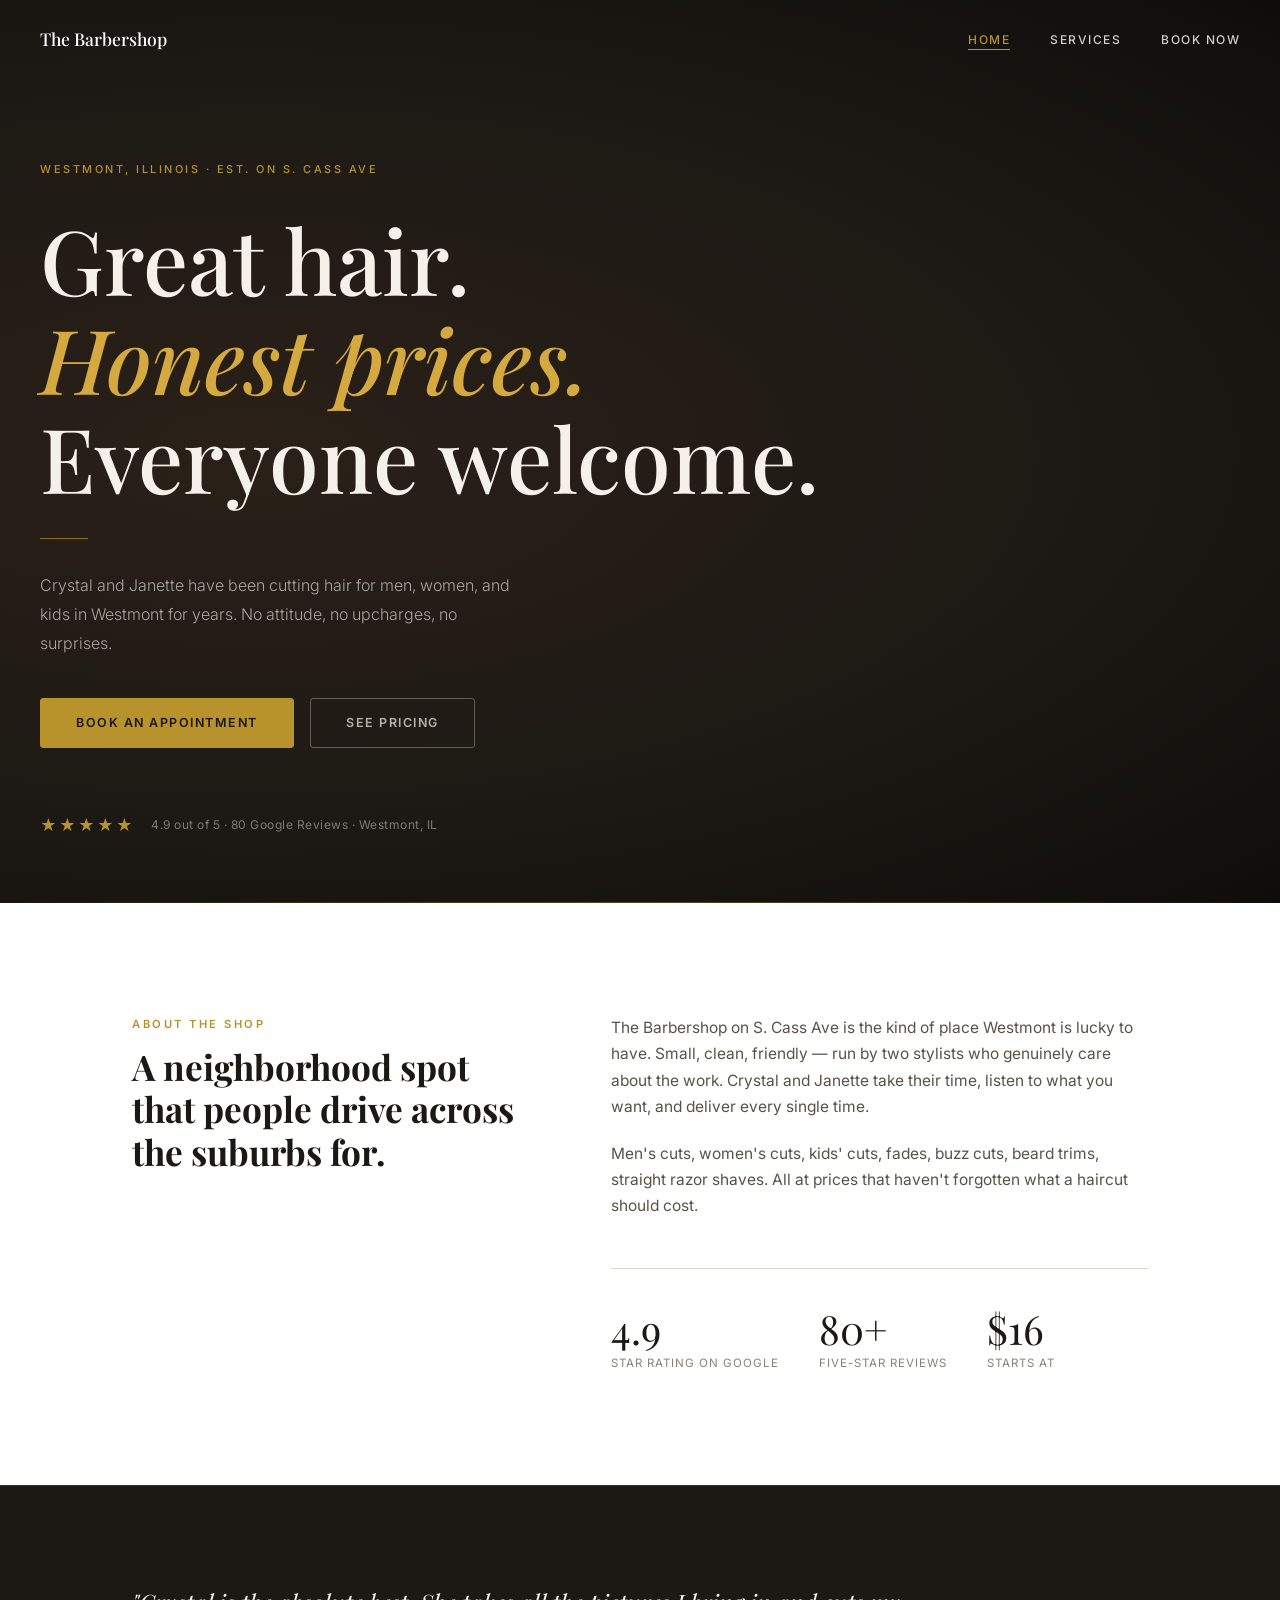
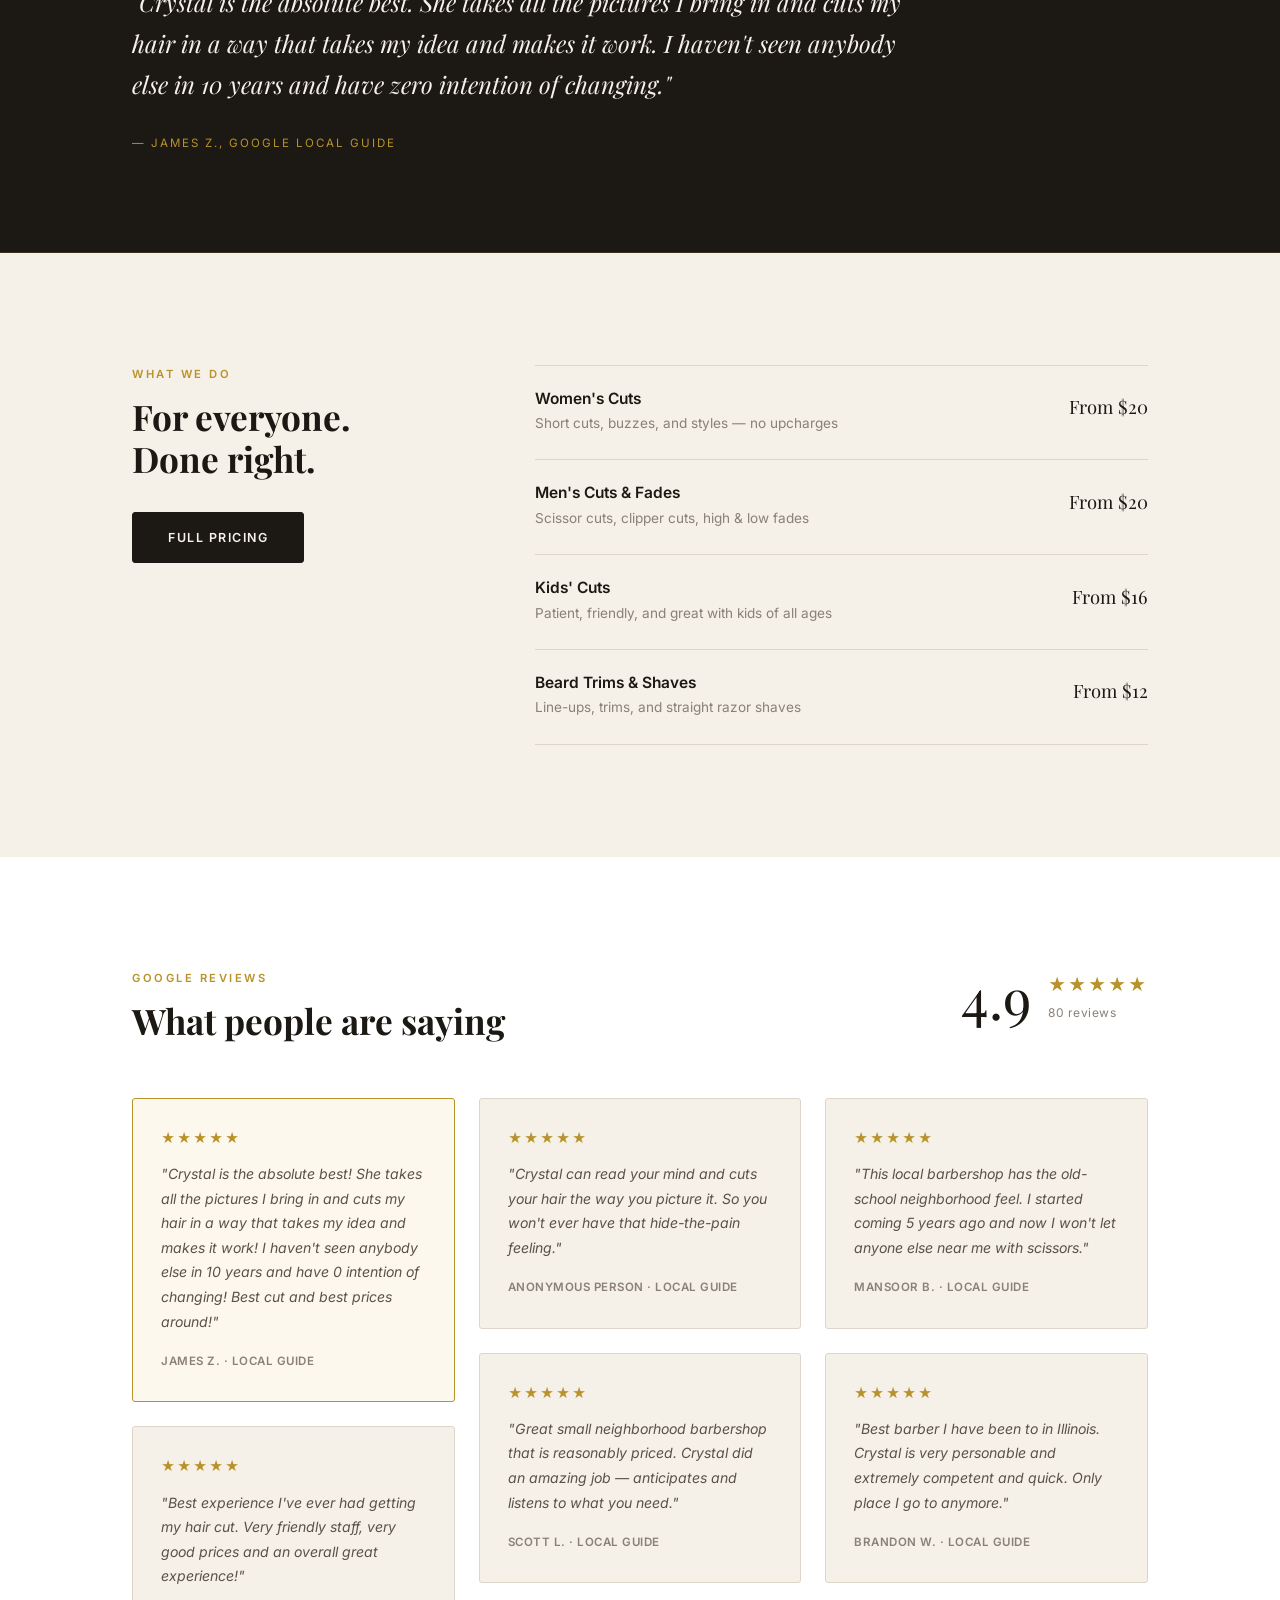
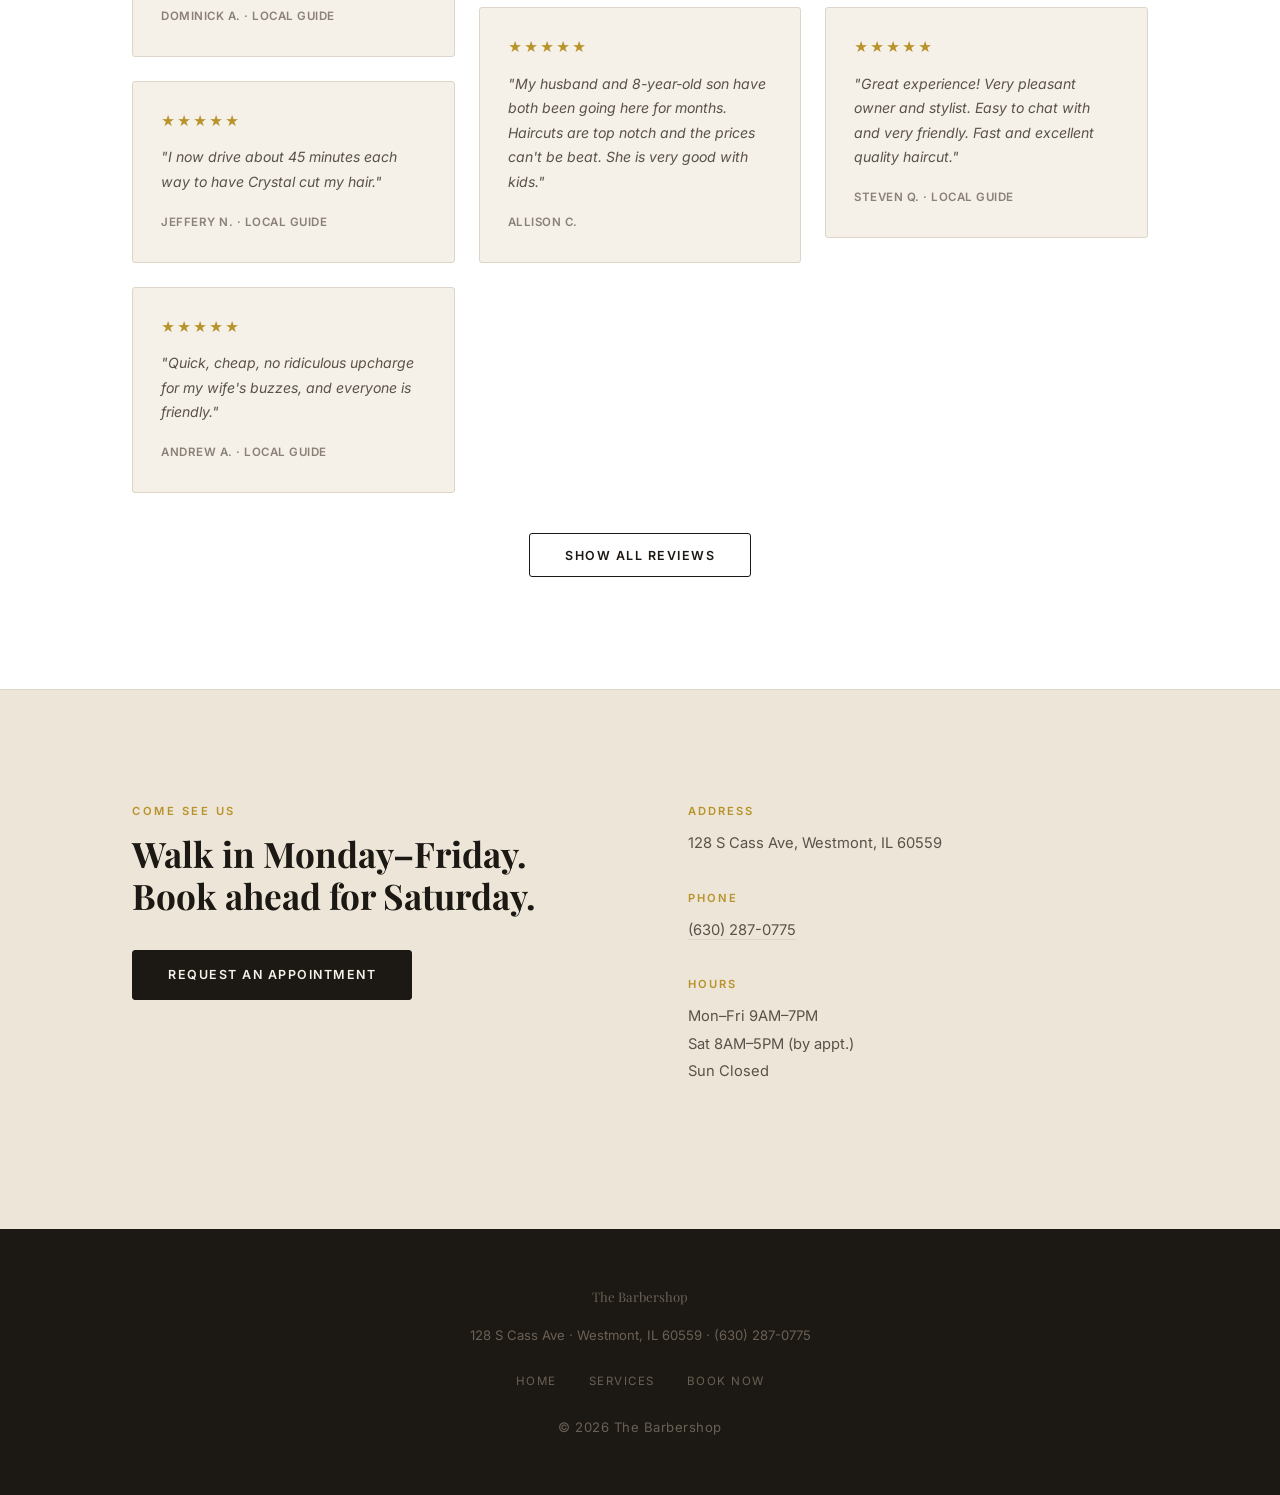
==== commit 5bcc94a2: "Complete redesign: warm typographic layout, no photos, no emojis - Cream/gold palette (#f5f0e8, #b89" ====
--- a/index.html
+++ b/index.html
@@ -6,13 +6,13 @@
   <title>The Barbershop – Westmont, IL</title>
   <link rel="preconnect" href="https://fonts.googleapis.com" />
   <link rel="preconnect" href="https://fonts.gstatic.com" crossorigin />
-  <link href="https://fonts.googleapis.com/css2?family=Playfair+Display:wght@400;600;700&family=Inter:wght@300;400;500;600&display=swap" rel="stylesheet" />
+  <link href="https://fonts.googleapis.com/css2?family=Playfair+Display:ital,wght@0,400;0,500;0,700;1,400;1,500&family=Inter:wght@300;400;500;600&display=swap" rel="stylesheet" />
   <link rel="stylesheet" href="styles.css" />
 </head>
 <body>
 
   <nav class="navbar" id="navbar">
-    <a href="index.html" class="nav-brand">THE BARBERSHOP</a>
+    <a href="index.html" class="nav-brand">The Barbershop</a>
     <ul class="nav-links">
       <li><a href="index.html" class="active">Home</a></li>
       <li><a href="services.html">Services</a></li>
@@ -25,333 +25,291 @@
 
   <!-- Hero -->
   <section class="hero">
-    <div class="hero-bg hero-bg-gradient"></div>
-    <div class="hero-overlay"></div>
-    <div class="hero-content">
-      <p class="hero-eyebrow">Westmont, Illinois</p>
-      <h1>Great Hair for<br>Everyone</h1>
-      <p class="hero-sub">Men, women, and kids welcome. Expert stylists, honest prices, and a chair you'll want to come back to.</p>
+    <div class="hero-inner">
+      <div class="hero-label">Westmont, Illinois · Est. on S. Cass Ave</div>
+      <h1 class="hero-heading">
+        Great hair.<br>
+        <em>Honest prices.</em><br>
+        Everyone welcome.
+      </h1>
+      <div class="hero-divider"></div>
+      <p class="hero-sub">Crystal and Janette have been cutting hair for men, women, and kids in Westmont for years. No attitude, no upcharges, no surprises.</p>
       <div class="hero-actions">
-        <a href="contact.html" class="btn btn-gold">Book an Appointment</a>
-        <a href="services.html" class="btn btn-ghost">View Services</a>
-      </div>
-      <div class="hero-rating">
-        <span class="stars">★★★★★</span>
-        <span class="rating-text">4.9 · 80 Google Reviews</span>
-      </div>
-    </div>
-    <a href="#about" class="scroll-hint">
-      <span>Scroll</span>
-      <svg width="16" height="24" viewBox="0 0 16 24"><path d="M8 0v20M1 13l7 7 7-7" stroke="currentColor" stroke-width="1.5" fill="none" stroke-linecap="round" stroke-linejoin="round"/></svg>
-    </a>
-  </section>
-
-  <!-- About strip -->
-  <section class="about-strip" id="about">
-    <div class="container about-grid">
-      <div class="about-graphic">
-        <div class="about-graphic-inner">
-          <span class="about-graphic-scissors">✂</span>
-          <div class="about-graphic-line"></div>
-          <p class="about-graphic-tagline">Est. in Westmont, IL</p>
-        </div>
-      </div>
-      <div class="about-text">
-        <p class="eyebrow">About Us</p>
-        <h2>Your Neighborhood Hair Studio</h2>
-        <p>The Barbershop is Westmont's go-to spot for men, women, and kids — run by two talented stylists who genuinely love what they do. No gimmicks, no upcharges, no pretense. Just great haircuts at prices that make sense.</p>
-        <p>Crystal and Janette have built a loyal following across the western suburbs. Clients drive 45 minutes. Kids grow up here. People who've moved away still come back.</p>
+        <a href="contact.html" class="btn btn-primary">Book an Appointment</a>
+        <a href="services.html" class="btn btn-secondary">See Pricing</a>
+      </div>
+    </div>
+    <div class="hero-rating-bar">
+      <span class="stars">★★★★★</span>
+      <span>4.9 out of 5 · 80 Google Reviews · Westmont, IL</span>
+    </div>
+  </section>
+
+  <!-- About -->
+  <section class="about" id="about">
+    <div class="container about-layout">
+      <div class="about-left">
+        <p class="section-label">About the Shop</p>
+        <h2>A neighborhood spot that people drive across the suburbs for.</h2>
+      </div>
+      <div class="about-right">
+        <p>The Barbershop on S. Cass Ave is the kind of place Westmont is lucky to have. Small, clean, friendly — run by two stylists who genuinely care about the work. Crystal and Janette take their time, listen to what you want, and deliver every single time.</p>
+        <p>Men's cuts, women's cuts, kids' cuts, fades, buzz cuts, beard trims, straight razor shaves. All at prices that haven't forgotten what a haircut should cost.</p>
         <div class="about-stats">
-          <div class="stat"><span class="stat-num">4.9</span><span class="stat-label">Star Rating</span></div>
-          <div class="stat"><span class="stat-num">80+</span><span class="stat-label">Reviews</span></div>
-          <div class="stat"><span class="stat-num">6+</span><span class="stat-label">Years Serving Westmont</span></div>
-        </div>
-      </div>
-    </div>
-  </section>
-
-  <!-- Services preview -->
-  <section class="services-preview">
+          <div class="stat">
+            <span class="stat-num">4.9</span>
+            <span class="stat-label">Star rating on Google</span>
+          </div>
+          <div class="stat">
+            <span class="stat-num">80+</span>
+            <span class="stat-label">Five-star reviews</span>
+          </div>
+          <div class="stat">
+            <span class="stat-num">$16</span>
+            <span class="stat-label">Starts at</span>
+          </div>
+        </div>
+      </div>
+    </div>
+  </section>
+
+  <!-- Divider quote -->
+  <div class="pull-quote">
     <div class="container">
-      <p class="eyebrow center">What We Offer</p>
-      <h2 class="section-title">For Everyone,<br>Done Right</h2>
-      <div class="services-cards">
-        <div class="service-card">
-          <div class="service-card-icon">✂</div>
-          <div class="service-card-body">
+      <blockquote>"Crystal is the absolute best. She takes all the pictures I bring in and cuts my hair in a way that takes my idea and makes it work. I haven't seen anybody else in 10 years and have zero intention of changing."</blockquote>
+      <cite>— James Z., Google Local Guide</cite>
+    </div>
+  </div>
+
+  <!-- Services -->
+  <section class="services-strip">
+    <div class="container services-strip-layout">
+      <div class="services-strip-left">
+        <p class="section-label">What We Do</p>
+        <h2>For everyone.<br>Done right.</h2>
+        <a href="services.html" class="btn btn-primary" style="margin-top:2rem;">Full Pricing</a>
+      </div>
+      <div class="services-strip-right">
+        <div class="service-row">
+          <div class="service-row-name">
             <h3>Women's Cuts</h3>
-            <p>Short cuts, buzzes, styles, and color. No salon-style upcharges — ever.</p>
-            <span class="service-from">From $20</span>
-          </div>
-        </div>
-        <div class="service-card">
-          <div class="service-card-icon">💈</div>
-          <div class="service-card-body">
+            <p>Short cuts, buzzes, and styles — no upcharges</p>
+          </div>
+          <span class="service-row-price">From $20</span>
+        </div>
+        <div class="service-row">
+          <div class="service-row-name">
             <h3>Men's Cuts &amp; Fades</h3>
-            <p>Scissor cuts, clipper cuts, fades, and beard trims. Always clean, always sharp.</p>
-            <span class="service-from">From $20</span>
-          </div>
-        </div>
-        <div class="service-card">
-          <div class="service-card-icon">⭐</div>
-          <div class="service-card-body">
+            <p>Scissor cuts, clipper cuts, high &amp; low fades</p>
+          </div>
+          <span class="service-row-price">From $20</span>
+        </div>
+        <div class="service-row">
+          <div class="service-row-name">
             <h3>Kids' Cuts</h3>
-            <p>Friendly, patient, and great with kids of all ages. Parents love us for it.</p>
-            <span class="service-from">From $16</span>
-          </div>
-        </div>
-      </div>
-      <div class="center-cta">
-        <a href="services.html" class="btn btn-dark">See Full Pricing</a>
-      </div>
-    </div>
-  </section>
-
-  <!-- Quote strip -->
-  <section class="quote-strip">
-    <div class="container quote-strip-inner">
-      <div class="quote-mark">"</div>
-      <blockquote>Crystal can read your mind and cuts your hair the way you picture it. So you won't ever have that hide-the-pain feeling.</blockquote>
-      <cite>— Google Review</cite>
+            <p>Patient, friendly, and great with kids of all ages</p>
+          </div>
+          <span class="service-row-price">From $16</span>
+        </div>
+        <div class="service-row">
+          <div class="service-row-name">
+            <h3>Beard Trims &amp; Shaves</h3>
+            <p>Line-ups, trims, and straight razor shaves</p>
+          </div>
+          <span class="service-row-price">From $12</span>
+        </div>
+      </div>
     </div>
   </section>
 
   <!-- Reviews -->
   <section class="reviews-section">
     <div class="container">
-      <p class="eyebrow center">Google Reviews</p>
-      <h2 class="section-title">What Our Clients Say</h2>
-      <div class="reviews-masonry" id="reviews-container">
-
-        <div class="review-item featured">
+      <div class="reviews-header">
+        <div>
+          <p class="section-label">Google Reviews</p>
+          <h2>What people are saying</h2>
+        </div>
+        <div class="rating-block">
+          <span class="rating-big">4.9</span>
+          <div>
+            <div class="stars-row">★★★★★</div>
+            <span class="rating-sub">80 reviews</span>
+          </div>
+        </div>
+      </div>
+
+      <div class="reviews-grid">
+        <div class="review-card featured-review">
           <div class="review-stars">★★★★★</div>
           <p>"Crystal is the absolute best! She takes all the pictures I bring in and cuts my hair in a way that takes my idea and makes it work! I haven't seen anybody else in 10 years and have 0 intention of changing! Best cut and best prices around!"</p>
           <cite>James Z. · Local Guide</cite>
         </div>
-        <div class="review-item">
+        <div class="review-card">
           <div class="review-stars">★★★★★</div>
           <p>"Best experience I've ever had getting my hair cut. Very friendly staff, very good prices and an overall great experience!"</p>
           <cite>Dominick A. · Local Guide</cite>
         </div>
-        <div class="review-item">
+        <div class="review-card">
           <div class="review-stars">★★★★★</div>
           <p>"I now drive about 45 minutes each way to have Crystal cut my hair."</p>
           <cite>Jeffery N. · Local Guide</cite>
         </div>
-        <div class="review-item">
+        <div class="review-card">
           <div class="review-stars">★★★★★</div>
           <p>"Quick, cheap, no ridiculous upcharge for my wife's buzzes, and everyone is friendly."</p>
           <cite>Andrew A. · Local Guide</cite>
         </div>
-        <div class="review-item">
-          <div class="review-stars">★★★★★</div>
-          <p>"Great small neighborhood Barbershop that is reasonably priced. Crystal did an amazing job on my hair. I couldn't be happier that I found a new Barbershop that anticipates and listens to the customers needs."</p>
-          <cite>Scott L. · Local Guide</cite>
-        </div>
-        <div class="review-item">
-          <div class="review-stars">★★★★★</div>
-          <p>"Crystal is attentive and does a great job at a reasonable price. She does not forget a face. Pleased to have found someone to return to."</p>
-          <cite>Brian J. · Local Guide</cite>
-        </div>
-        <div class="review-item">
+        <div class="review-card">
           <div class="review-stars">★★★★★</div>
           <p>"Crystal can read your mind and cuts your hair the way you picture it. So you won't ever have that hide-the-pain feeling."</p>
           <cite>Anonymous Person · Local Guide</cite>
         </div>
-        <div class="review-item">
-          <div class="review-stars">★★★★★</div>
-          <p>"My husband and my 8 year old son have both been going here for a couple of months. The haircuts are top notch and the prices can't be beat! She is very good with kids."</p>
+        <div class="review-card">
+          <div class="review-stars">★★★★★</div>
+          <p>"Great small neighborhood barbershop that is reasonably priced. Crystal did an amazing job — anticipates and listens to what you need."</p>
+          <cite>Scott L. · Local Guide</cite>
+        </div>
+        <div class="review-card">
+          <div class="review-stars">★★★★★</div>
+          <p>"My husband and 8-year-old son have both been going here for months. Haircuts are top notch and the prices can't be beat. She is very good with kids."</p>
           <cite>Allison C.</cite>
         </div>
-        <div class="review-item">
+        <div class="review-card">
+          <div class="review-stars">★★★★★</div>
+          <p>"This local barbershop has the old-school neighborhood feel. I started coming 5 years ago and now I won't let anyone else near me with scissors."</p>
+          <cite>Mansoor B. · Local Guide</cite>
+        </div>
+        <div class="review-card">
+          <div class="review-stars">★★★★★</div>
+          <p>"Best barber I have been to in Illinois. Crystal is very personable and extremely competent and quick. Only place I go to anymore."</p>
+          <cite>Brandon W. · Local Guide</cite>
+        </div>
+        <div class="review-card">
           <div class="review-stars">★★★★★</div>
           <p>"Great experience! Very pleasant owner and stylist. Easy to chat with and very friendly. Fast and excellent quality haircut."</p>
           <cite>Steven Q. · Local Guide</cite>
         </div>
-        <div class="review-item">
-          <div class="review-stars">★★★★★</div>
-          <p>"This local barbershop has the old-school local, neighborhood feel. I started getting my haircuts here 5 years ago, and now I won't let anyone else near me with scissors."</p>
-          <cite>Mansoor B. · Local Guide</cite>
-        </div>
-        <div class="review-item hidden-review">
-          <div class="review-stars">★★★★★</div>
-          <p>"Love this location. It's small but clean and Crystal and Janette are amazing. Lots of parking options. Men's haircuts are walk-in. Highly suggest Janette for colors and cuts!"</p>
+
+        <!-- Hidden reviews -->
+        <div class="review-card hidden-review">
+          <div class="review-stars">★★★★★</div>
+          <p>"Love this location. It's small but clean and Crystal and Janette are amazing. Lots of parking options. Highly suggest Janette for colors and cuts!"</p>
           <cite>Christina F. · Local Guide</cite>
         </div>
-        <div class="review-item hidden-review">
-          <div class="review-stars">★★★★★</div>
-          <p>"It's the best place in town to get your hair cut for women and men. Friendly and courteous service. I've been going there for around 6 years now."</p>
+        <div class="review-card hidden-review">
+          <div class="review-stars">★★★★★</div>
+          <p>"Best place in town for women and men. Friendly and courteous service. I've been going there for around 6 years now."</p>
           <cite>Tobias Z.</cite>
         </div>
-        <div class="review-item hidden-review">
-          <div class="review-stars">★★★★★</div>
-          <p>"Best barber I have been to in Illinois. Crystal is very personable and extremely competent and quick. Only place I go to anymore."</p>
-          <cite>Brandon W. · Local Guide</cite>
-        </div>
-        <div class="review-item hidden-review">
-          <div class="review-stars">★★★★★</div>
-          <p>"Krystal is very friendly and professional. I'm so glad to bring my kids with her and from now on we will be regulars!"</p>
+        <div class="review-card hidden-review">
+          <div class="review-stars">★★★★★</div>
+          <p>"Krystal is very friendly and professional. I'm so glad to bring my kids with her — from now on we will be regulars!"</p>
           <cite>Gabriel C. · Local Guide</cite>
         </div>
-        <div class="review-item hidden-review">
-          <div class="review-stars">★★★★★</div>
-          <p>"Very clean environment. The owner was very nice towards the customers. Overall a very professional establishment. Can't wait to go back."</p>
+        <div class="review-card hidden-review">
+          <div class="review-stars">★★★★★</div>
+          <p>"Very clean environment. The owner was very nice. Overall a very professional establishment. Can't wait to go back."</p>
           <cite>MOOGY</cite>
         </div>
-        <div class="review-item hidden-review">
-          <div class="review-stars">★★★★★</div>
-          <p>"I have been getting my haircut here for several years. I have always received a great haircut here, never been disappointed. The prices are very reasonable."</p>
+        <div class="review-card hidden-review">
+          <div class="review-stars">★★★★★</div>
+          <p>"I have been getting my haircut here for several years and have never been disappointed. The prices are very reasonable."</p>
           <cite>Robert B. · Local Guide</cite>
         </div>
-        <div class="review-item hidden-review">
-          <div class="review-stars">★★★★★</div>
-          <p>"Found a new favorite barber... No head trips, just great hair cuts!"</p>
+        <div class="review-card hidden-review">
+          <div class="review-stars">★★★★★</div>
+          <p>"Found a new favorite barber. No head trips, just great hair cuts!"</p>
           <cite>Tom W. · Local Guide</cite>
         </div>
-        <div class="review-item hidden-review">
-          <div class="review-stars">★★★★★</div>
-          <p>"I've been here time &amp; time again, she does a great job, her place is warm and welcoming."</p>
-          <cite>Rebecca A.</cite>
-        </div>
-        <div class="review-item hidden-review">
+        <div class="review-card hidden-review">
           <div class="review-stars">★★★★★</div>
           <p>"Crystal is the best! Won't let anyone else near mine or my kids' hair!"</p>
           <cite>Chrissy A.</cite>
         </div>
-        <div class="review-item hidden-review">
-          <div class="review-stars">★★★★★</div>
-          <p>"Crystal was very professional and great customer service! Will be back again."</p>
-          <cite>Joel G.</cite>
-        </div>
-        <div class="review-item hidden-review">
+        <div class="review-card hidden-review">
           <div class="review-stars">★★★★★</div>
           <p>"Fantastic service. Crystal is fantastic! A true highlight in Westmont."</p>
           <cite>Eduardo S. · Local Guide</cite>
         </div>
-        <div class="review-item hidden-review">
+        <div class="review-card hidden-review">
           <div class="review-stars">★★★★★</div>
           <p>"Been coming for years! Super reasonable and always perfect!"</p>
           <cite>Jake M.</cite>
         </div>
-        <div class="review-item hidden-review">
+        <div class="review-card hidden-review">
           <div class="review-stars">★★★★★</div>
           <p>"Hidden gem. Wish they did evening hours as well!"</p>
           <cite>Nicolas C. · Local Guide</cite>
         </div>
-        <div class="review-item hidden-review">
+        <div class="review-card hidden-review">
+          <div class="review-stars">★★★★★</div>
+          <p>"Very sweet lady there, affordable, friendly and easy to talk to."</p>
+          <cite>Al S. · Local Guide</cite>
+        </div>
+        <div class="review-card hidden-review">
+          <div class="review-stars">★★★★★</div>
+          <p>"Crystal was very professional with great customer service! Will be back again."</p>
+          <cite>Joel G.</cite>
+        </div>
+        <div class="review-card hidden-review">
+          <div class="review-stars">★★★★★</div>
+          <p>"This gal can cut hair and is truly fun to talk to while she's getting it done!"</p>
+          <cite>Tom H.</cite>
+        </div>
+        <div class="review-card hidden-review">
+          <div class="review-stars">★★★★★</div>
+          <p>"ALWAYS AWESOME FRIENDLY SERVICE!"</p>
+          <cite>Lynne S. · Local Guide</cite>
+        </div>
+        <div class="review-card hidden-review">
           <div class="review-stars">★★★★★</div>
           <p>"Great, as always! Great conversation, great people and great haircut!"</p>
           <cite>Networkguy · Local Guide</cite>
         </div>
-        <div class="review-item hidden-review">
-          <div class="review-stars">★★★★★</div>
-          <p>"This gal can cut hair and is truly fun to talk to while she's getting it done!"</p>
-          <cite>Tom H.</cite>
-        </div>
-        <div class="review-item hidden-review">
-          <div class="review-stars">★★★★★</div>
-          <p>"Very sweet lady there, affordable, friendly and easy to talk to."</p>
-          <cite>Al S. · Local Guide</cite>
-        </div>
-        <div class="review-item hidden-review">
-          <div class="review-stars">★★★★★</div>
-          <p>"ALWAYS AWESOME FRIENDLY SERVICE!"</p>
-          <cite>Lynne S. · Local Guide</cite>
-        </div>
-        <div class="review-item hidden-review">
-          <div class="review-stars">★★★★★</div>
-          <p>"Crystal is great!"</p>
-          <cite>Mike · Local Guide</cite>
-        </div>
-        <div class="review-item hidden-review">
-          <div class="review-stars">★★★★★</div>
-          <p>"Crystal is awesome! Great with kids haircuts too."</p>
-          <cite>Jeffrey U.</cite>
-        </div>
-        <div class="review-item hidden-review">
-          <div class="review-stars">★★★★★</div>
-          <p>"The people that work there are really nice and the final product looks amazing."</p>
-          <cite>Mason K.</cite>
-        </div>
-        <div class="review-item hidden-review">
-          <div class="review-stars">★★★★★</div>
-          <p>"Great... Reasonably priced and quality work."</p>
-          <cite>Elliot T. · Local Guide</cite>
-        </div>
-        <div class="review-item hidden-review">
-          <div class="review-stars">★★★★★</div>
-          <p>"Got me in right away. Quick service."</p>
-          <cite>Brian S. · Local Guide</cite>
-        </div>
-        <div class="review-item hidden-review">
-          <div class="review-stars">★★★★★</div>
-          <p>"Great service and very friendly person. Thank you."</p>
-          <cite>Sandeep M. · Local Guide</cite>
-        </div>
-        <div class="review-item hidden-review">
-          <div class="review-stars">★★★★★</div>
-          <p>"Professional, quick and easy."</p>
-          <cite>James H.</cite>
-        </div>
-
-      </div>
-      <div class="reviews-actions">
-        <button class="btn btn-outline-dark" id="show-more-reviews">Show All Reviews</button>
-        <a href="https://g.page/r/review" class="btn btn-outline-dark" target="_blank" rel="noopener">Leave a Review</a>
-      </div>
-    </div>
-  </section>
-
-  <!-- CTA banner -->
-  <section class="cta-banner">
-    <div class="cta-bg cta-bg-gradient"></div>
-    <div class="cta-overlay"></div>
-    <div class="container cta-content">
-      <h2>Ready for a Fresh Cut?</h2>
-      <p>Walk-ins welcome Mon–Fri. Saturday by appointment only.</p>
-      <div class="cta-actions">
-        <a href="contact.html" class="btn btn-gold">Book Now</a>
-        <a href="tel:+16302870775" class="btn btn-ghost">(630) 287-0775</a>
-      </div>
-    </div>
-  </section>
-
-  <!-- Info footer bar -->
-  <section class="info-bar">
-    <div class="container info-bar-grid">
-      <div class="info-bar-item">
-        <svg width="20" height="20" fill="none" stroke="currentColor" stroke-width="1.5" viewBox="0 0 24 24"><path d="M12 2C8.13 2 5 5.13 5 9c0 5.25 7 13 7 13s7-7.75 7-13c0-3.87-3.13-7-7-7z"/><circle cx="12" cy="9" r="2.5"/></svg>
-        <div><strong>128 S Cass Ave</strong><span>Westmont, IL 60559</span></div>
-      </div>
-      <div class="info-bar-item">
-        <svg width="20" height="20" fill="none" stroke="currentColor" stroke-width="1.5" viewBox="0 0 24 24"><path d="M22 16.92v3a2 2 0 01-2.18 2 19.79 19.79 0 01-8.63-3.07A19.5 19.5 0 013.07 9.81a19.79 19.79 0 01-3.07-8.67A2 2 0 012 1h3a2 2 0 012 1.72 12.84 12.84 0 00.7 2.81 2 2 0 01-.45 2.11L6.09 8.91a16 16 0 006 6l1.27-1.27a2 2 0 012.11-.45 12.84 12.84 0 002.81.7A2 2 0 0122 16.92z"/></svg>
-        <div><strong>(630) 287-0775</strong><span>Call or text anytime</span></div>
-      </div>
-      <div class="info-bar-item">
-        <svg width="20" height="20" fill="none" stroke="currentColor" stroke-width="1.5" viewBox="0 0 24 24"><circle cx="12" cy="12" r="10"/><path d="M12 6v6l4 2"/></svg>
-        <div><strong>Mon–Fri 9AM–7PM</strong><span>Sat 8AM–5PM (appt. only) · Sun Closed</span></div>
-      </div>
-      <div class="info-bar-item">
-        <svg width="20" height="20" fill="none" stroke="currentColor" stroke-width="1.5" viewBox="0 0 24 24"><path d="M17 21v-2a4 4 0 00-4-4H5a4 4 0 00-4 4v2"/><circle cx="9" cy="7" r="4"/><path d="M23 21v-2a4 4 0 00-3-3.87M16 3.13a4 4 0 010 7.75"/></svg>
-        <div><strong>Walk-ins Welcome</strong><span>Mon–Fri only · <a href="contact.html">Book for Saturday</a></span></div>
+      </div>
+
+      <div class="reviews-footer">
+        <button class="btn btn-secondary" id="show-more-reviews">Show All Reviews</button>
+      </div>
+    </div>
+  </section>
+
+  <!-- Info + CTA -->
+  <section class="info-cta">
+    <div class="container info-cta-grid">
+      <div class="info-cta-text">
+        <p class="section-label">Come See Us</p>
+        <h2>Walk in Monday–Friday.<br>Book ahead for Saturday.</h2>
+        <a href="contact.html" class="btn btn-primary" style="margin-top:2rem;">Request an Appointment</a>
+      </div>
+      <div class="info-cta-details">
+        <div class="info-detail">
+          <span class="info-detail-label">Address</span>
+          <span>128 S Cass Ave, Westmont, IL 60559</span>
+        </div>
+        <div class="info-detail">
+          <span class="info-detail-label">Phone</span>
+          <span><a href="tel:+16302870775">(630) 287-0775</a></span>
+        </div>
+        <div class="info-detail">
+          <span class="info-detail-label">Hours</span>
+          <span>Mon–Fri 9AM–7PM<br>Sat 8AM–5PM (by appt.)<br>Sun Closed</span>
+        </div>
       </div>
     </div>
   </section>
 
   <footer class="footer">
     <div class="container footer-inner">
-      <div>
-        <p class="footer-brand">THE BARBERSHOP</p>
-        <p>128 S Cass Ave, Westmont, IL 60559</p>
-      </div>
+      <p class="footer-name">The Barbershop</p>
+      <p>128 S Cass Ave · Westmont, IL 60559 · <a href="tel:+16302870775">(630) 287-0775</a></p>
       <nav class="footer-nav">
         <a href="index.html">Home</a>
         <a href="services.html">Services</a>
         <a href="contact.html">Book Now</a>
       </nav>
-    </div>
-    <div class="footer-bottom">
-      <p>&copy; 2026 The Barbershop · Westmont, IL</p>
+      <p class="footer-copy">&copy; 2026 The Barbershop</p>
     </div>
   </footer>
 
--- a/styles.css
+++ b/styles.css
@@ -1,400 +1,398 @@
-/* ===== Reset & Base ===== */
+/* ===== Reset ===== */
 *, *::before, *::after { box-sizing: border-box; margin: 0; padding: 0; }
 
 :root {
-  --black:    #0a0a0a;
-  --dark:     #111111;
-  --charcoal: #222222;
-  --mid:      #444444;
-  --muted:    #777777;
-  --border:   #e2e2e2;
-  --bg:       #faf9f7;
-  --white:    #ffffff;
-  --gold:     #c9a227;
-  --gold-dk:  #a8841a;
-  --red:      #c0392b;
-  --t:        .25s ease;
-  --radius:   4px;
-  --shadow:   0 4px 20px rgba(0,0,0,.08);
-  --shadow-lg:0 12px 40px rgba(0,0,0,.14);
+  --cream:     #f5f0e8;
+  --cream-dk:  #ede6d8;
+  --warm-dark: #1c1914;
+  --warm-mid:  #2e2a24;
+  --text:      #2e2a24;
+  --text-mid:  #5a5248;
+  --text-muted:#8a8078;
+  --gold:      #b8922a;
+  --gold-lt:   #d4aa40;
+  --border:    #ddd6c8;
+  --white:     #ffffff;
+  --red:       #9b2335;
+  --t:         .25s ease;
+  --radius:    3px;
 }
 
 html { scroll-behavior: smooth; }
 
 body {
   font-family: 'Inter', sans-serif;
-  color: var(--charcoal);
-  background: var(--bg);
+  background: var(--cream);
+  color: var(--text);
   line-height: 1.7;
   font-size: 16px;
   -webkit-font-smoothing: antialiased;
 }
 
-h1, h2, h3 { font-family: 'Playfair Display', serif; line-height: 1.2; }
+h1, h2, h3 {
+  font-family: 'Playfair Display', serif;
+  line-height: 1.2;
+  color: var(--warm-dark);
+}
+
+h1 em, h2 em { font-style: italic; color: var(--gold); }
+
 a { color: inherit; text-decoration: none; }
 ul { list-style: none; }
-img { display: block; max-width: 100%; }
-.container { max-width: 1100px; margin: 0 auto; padding: 0 2rem; }
-
-/* ===== Eyebrow ===== */
-.eyebrow {
+.container { max-width: 1080px; margin: 0 auto; padding: 0 2rem; }
+
+/* ===== Labels & eyebrows ===== */
+.section-label {
   font-family: 'Inter', sans-serif;
-  font-size: .72rem; font-weight: 600;
+  font-size: .7rem; font-weight: 600;
   letter-spacing: 2.5px; text-transform: uppercase;
-  color: var(--gold); margin-bottom: .75rem;
-}
-.eyebrow.center { text-align: center; }
-
-/* ===== Section titles ===== */
-.section-title {
-  font-size: clamp(1.8rem, 3vw, 2.4rem);
-  color: var(--dark); margin-bottom: 3rem;
-}
-.section-title.center { text-align: center; }
+  color: var(--gold); margin-bottom: .75rem; display: block;
+}
 
 /* ===== Buttons ===== */
 .btn {
-  display: inline-block; padding: .8rem 2rem;
+  display: inline-block; padding: .85rem 2.2rem;
   font-family: 'Inter', sans-serif;
-  font-size: .82rem; font-weight: 600; letter-spacing: 1.2px;
-  text-transform: uppercase; border: 2px solid transparent;
-  cursor: pointer; transition: all var(--t); border-radius: var(--radius);
-  white-space: nowrap;
+  font-size: .78rem; font-weight: 600;
+  letter-spacing: 1.5px; text-transform: uppercase;
+  border: 1.5px solid transparent; border-radius: var(--radius);
+  cursor: pointer; transition: all var(--t);
+  white-space: nowrap; text-align: center;
 }
 .btn:hover { transform: translateY(-1px); }
-.btn-gold { background: var(--gold); color: var(--black); border-color: var(--gold); }
-.btn-gold:hover { background: var(--gold-dk); border-color: var(--gold-dk); }
-.btn-dark { background: var(--dark); color: var(--white); border-color: var(--dark); }
-.btn-dark:hover { background: var(--charcoal); border-color: var(--charcoal); }
-.btn-ghost { background: transparent; color: var(--white); border-color: rgba(255,255,255,.5); }
-.btn-ghost:hover { background: rgba(255,255,255,.1); border-color: var(--white); }
-.btn-outline-dark { background: transparent; color: var(--dark); border-color: var(--dark); }
-.btn-outline-dark:hover { background: var(--dark); color: var(--white); }
-.btn-full { width: 100%; text-align: center; display: block; }
+.btn-primary { background: var(--warm-dark); color: var(--cream); border-color: var(--warm-dark); }
+.btn-primary:hover { background: var(--warm-mid); border-color: var(--warm-mid); }
+.btn-secondary { background: transparent; color: var(--warm-dark); border-color: var(--warm-dark); }
+.btn-secondary:hover { background: var(--warm-dark); color: var(--cream); }
+.btn-full { width: 100%; display: block; }
 
 /* ===== Navbar ===== */
 .navbar {
   position: fixed; top: 0; left: 0; right: 0; z-index: 200;
   display: flex; align-items: center; justify-content: space-between;
   padding: 1.5rem 2.5rem;
-  transition: background var(--t), padding var(--t), box-shadow var(--t);
+  transition: background var(--t), padding var(--t), border-color var(--t);
+  border-bottom: 1px solid transparent;
 }
 .navbar.scrolled {
-  background: var(--dark);
+  background: var(--cream);
   padding: 1rem 2.5rem;
-  box-shadow: 0 2px 20px rgba(0,0,0,.3);
+  border-color: var(--border);
 }
 .nav-brand {
-  font-family: 'Inter', sans-serif;
-  font-size: .82rem; font-weight: 700;
-  letter-spacing: 3px; color: var(--white);
-}
+  font-family: 'Playfair Display', serif;
+  font-size: 1.1rem; font-weight: 500;
+  color: var(--white);
+  transition: color var(--t);
+}
+.navbar.scrolled .nav-brand { color: var(--warm-dark); }
+
 .nav-links { display: flex; gap: 2.5rem; }
 .nav-links a {
-  font-size: .78rem; font-weight: 500; letter-spacing: 1.5px;
+  font-size: .75rem; font-weight: 500; letter-spacing: 1.5px;
   text-transform: uppercase; color: rgba(255,255,255,.8);
-  transition: color var(--t);
-}
-.nav-links a:hover, .nav-links a.active { color: var(--gold); }
+  padding-bottom: 2px; border-bottom: 1px solid transparent;
+  transition: color var(--t), border-color var(--t);
+}
+.navbar.scrolled .nav-links a { color: var(--text-mid); }
+.nav-links a:hover,
+.nav-links a.active { color: var(--gold); border-color: var(--gold); }
+.navbar.scrolled .nav-links a:hover,
+.navbar.scrolled .nav-links a.active { color: var(--gold); }
+
 .nav-toggle {
   display: none; flex-direction: column; gap: 5px;
   background: none; border: none; cursor: pointer; padding: 4px;
 }
-.nav-toggle span {
-  display: block; width: 22px; height: 1.5px;
-  background: var(--white); transition: all var(--t);
-}
+.nav-toggle span { display: block; width: 22px; height: 1.5px; background: var(--white); transition: background var(--t); }
+.navbar.scrolled .nav-toggle span { background: var(--warm-dark); }
 
 /* ===== Hero ===== */
 .hero {
-  position: relative; min-height: 100vh;
-  display: flex; align-items: center;
-  overflow: hidden;
-}
-.hero-bg {
-  position: absolute; inset: 0;
-  background-size: cover; background-position: center;
-}
-.hero-bg-gradient {
-  background: linear-gradient(135deg, #0a0a0a 0%, #1a1410 40%, #0f0c08 100%);
-}
-.hero-overlay {
-  position: absolute; inset: 0;
-  background: linear-gradient(135deg, rgba(0,0,0,.4) 0%, rgba(0,0,0,.1) 100%);
-}
-.hero-content {
-  position: relative; z-index: 1;
-  padding: 0 3rem; max-width: 680px;
-  margin-top: 5rem;
-}
-.hero-content h1 {
-  font-size: clamp(2.8rem, 6vw, 5rem);
-  color: var(--white); margin-bottom: 1.25rem;
-  font-weight: 700;
+  min-height: 100vh;
+  background: var(--warm-dark);
+  display: flex; flex-direction: column; justify-content: center;
+  padding: 10rem 2.5rem 4rem;
+  position: relative;
+  /* Subtle noise texture feel via radial gradient */
+  background-image: radial-gradient(ellipse at 20% 50%, #2a2018 0%, #1c1914 60%, #0f0d0a 100%);
+}
+.hero::after {
+  content: '';
+  position: absolute; bottom: 0; left: 0; right: 0; height: 1px;
+  background: linear-gradient(to right, transparent, var(--gold), transparent);
+  opacity: .4;
+}
+.hero-label {
+  font-size: .68rem; letter-spacing: 2.5px; text-transform: uppercase;
+  color: var(--gold); margin-bottom: 2rem; font-family: 'Inter', sans-serif; font-weight: 500;
+}
+.hero-heading {
+  font-size: clamp(3rem, 7vw, 6rem);
+  color: var(--cream); font-weight: 500;
+  line-height: 1.1; margin-bottom: 2rem;
+}
+.hero-heading em { color: var(--gold-lt); }
+.hero-divider {
+  width: 48px; height: 1px; background: var(--gold);
+  margin-bottom: 2rem; opacity: .7;
 }
 .hero-sub {
-  font-size: 1.1rem; color: rgba(255,255,255,.8);
-  margin-bottom: 2.5rem; font-weight: 300; max-width: 480px;
-}
-.hero-actions { display: flex; gap: 1rem; flex-wrap: wrap; margin-bottom: 2.5rem; }
-.hero-rating {
-  display: flex; align-items: center; gap: .75rem;
-}
-.hero-rating .stars { color: var(--gold); font-size: 1.1rem; letter-spacing: 2px; }
-.hero-rating .rating-text { font-size: .82rem; color: rgba(255,255,255,.7); letter-spacing: .5px; }
-.scroll-hint {
-  position: absolute; bottom: 2.5rem; left: 50%; transform: translateX(-50%);
-  display: flex; flex-direction: column; align-items: center; gap: .5rem;
-  color: rgba(255,255,255,.5); font-size: .72rem; letter-spacing: 2px;
-  text-transform: uppercase; z-index: 1;
-  animation: bounce 2.5s ease-in-out infinite;
-}
-@keyframes bounce { 0%,100%{transform:translateX(-50%) translateY(0)} 50%{transform:translateX(-50%) translateY(8px)} }
-
-/* ===== About strip ===== */
-.about-strip { padding: 7rem 0; background: var(--white); }
-.about-grid {
-  display: grid; grid-template-columns: 1fr 1fr; gap: 5rem; align-items: center;
-}
-.about-graphic {
-  background: var(--dark); border-radius: 2px;
-  height: 500px; display: flex; align-items: center; justify-content: center;
-  position: relative; overflow: hidden;
-}
-.about-graphic::before {
-  content: ''; position: absolute; inset: 16px;
-  border: 1px solid rgba(201,162,39,.3); border-radius: 2px;
-}
-.about-graphic-inner { text-align: center; position: relative; z-index: 1; }
-.about-graphic-scissors { font-size: 5rem; display: block; margin-bottom: 1.5rem; }
-.about-graphic-line { width: 1px; height: 60px; background: var(--gold); margin: 0 auto 1.5rem; }
-.about-graphic-tagline { font-size: .72rem; letter-spacing: 3px; text-transform: uppercase; color: rgba(201,162,39,.8); font-family: 'Inter', sans-serif; font-weight: 600; }
-.about-text h2 { font-size: clamp(1.8rem, 3vw, 2.5rem); margin-bottom: 1.5rem; color: var(--dark); }
-.about-text p { color: var(--mid); margin-bottom: 1.25rem; font-size: .97rem; }
+  font-size: 1rem; color: rgba(245,240,232,.65);
+  max-width: 480px; margin-bottom: 2.5rem;
+  font-weight: 300; line-height: 1.8;
+}
+.hero-actions { display: flex; gap: 1rem; flex-wrap: wrap; margin-bottom: 4rem; }
+.hero-actions .btn-primary { background: var(--gold); color: var(--warm-dark); border-color: var(--gold); }
+.hero-actions .btn-primary:hover { background: var(--gold-lt); border-color: var(--gold-lt); }
+.hero-actions .btn-secondary { color: rgba(245,240,232,.7); border-color: rgba(245,240,232,.3); }
+.hero-actions .btn-secondary:hover { background: rgba(245,240,232,.08); color: var(--cream); border-color: rgba(245,240,232,.6); }
+
+.hero-rating-bar {
+  display: flex; align-items: center; gap: 1rem;
+  font-size: .75rem; color: rgba(245,240,232,.45);
+  letter-spacing: .5px;
+}
+.hero-rating-bar .stars { color: var(--gold); font-size: 1rem; letter-spacing: 2px; }
+
+/* ===== About ===== */
+.about { padding: 7rem 0; background: var(--white); }
+.about-layout { display: grid; grid-template-columns: 1fr 1.4fr; gap: 6rem; align-items: start; }
+.about-left h2 { font-size: clamp(1.6rem, 3vw, 2.2rem); color: var(--warm-dark); }
+.about-right p { color: var(--text-mid); margin-bottom: 1.25rem; font-size: .97rem; }
 .about-stats {
-  display: flex; gap: 2.5rem; margin-top: 2.5rem;
+  display: flex; gap: 2.5rem; margin-top: 3rem;
   padding-top: 2.5rem; border-top: 1px solid var(--border);
 }
 .stat-num {
   display: block; font-family: 'Playfair Display', serif;
-  font-size: 2.2rem; color: var(--dark); line-height: 1;
-}
-.stat-label { font-size: .78rem; color: var(--muted); text-transform: uppercase; letter-spacing: 1px; margin-top: .25rem; display: block; }
-
-/* ===== Services preview ===== */
-.services-preview { padding: 7rem 0; background: var(--bg); }
-.services-preview .section-title { text-align: center; margin-bottom: 3.5rem; }
-.services-cards { display: grid; grid-template-columns: repeat(3, 1fr); gap: 1.5rem; margin-bottom: 3rem; }
-.service-card { background: var(--white); border-radius: 2px; overflow: hidden; box-shadow: var(--shadow); transition: transform var(--t), box-shadow var(--t); display: flex; flex-direction: column; }
-.service-card:hover { transform: translateY(-6px); box-shadow: var(--shadow-lg); }
-.service-card-icon { height: 180px; background: var(--dark); display: flex; align-items: center; justify-content: center; font-size: 3.5rem; position: relative; }
-.service-card-icon::after { content: ''; position: absolute; bottom: 0; left: 0; right: 0; height: 3px; background: var(--gold); }
-.service-card-body { padding: 1.75rem; flex: 1; }
-.service-card-body h3 { font-size: 1.25rem; margin-bottom: .5rem; color: var(--dark); }
-.service-card-body p { font-size: .88rem; color: var(--muted); margin-bottom: 1rem; }
-.service-from { font-size: .78rem; font-weight: 600; letter-spacing: 1px; text-transform: uppercase; color: var(--gold); }
-.center-cta { text-align: center; }
-
-/* ===== Quote strip ===== */
-.quote-strip { background: var(--dark); padding: 6rem 0; text-align: center; }
-.quote-strip-inner { max-width: 740px; margin: 0 auto; }
-.quote-mark { font-family: 'Playfair Display', serif; font-size: 8rem; color: var(--gold); line-height: .5; margin-bottom: 1.5rem; opacity: .6; }
-.quote-strip blockquote { font-family: 'Playfair Display', serif; font-size: clamp(1.2rem, 2.5vw, 1.7rem); color: var(--white); line-height: 1.6; margin-bottom: 1.5rem; font-style: italic; }
-.quote-strip cite { font-size: .75rem; letter-spacing: 2px; text-transform: uppercase; color: var(--gold); font-style: normal; }
+  font-size: 2.5rem; color: var(--warm-dark); line-height: 1;
+}
+.stat-label { font-size: .72rem; color: var(--text-muted); text-transform: uppercase; letter-spacing: 1px; margin-top: .3rem; display: block; }
+
+/* ===== Pull quote ===== */
+.pull-quote {
+  background: var(--warm-dark); padding: 6rem 0;
+  border-top: 1px solid rgba(184,146,42,.2);
+  border-bottom: 1px solid rgba(184,146,42,.2);
+}
+.pull-quote blockquote {
+  font-family: 'Playfair Display', serif;
+  font-size: clamp(1.1rem, 2.2vw, 1.5rem);
+  color: var(--cream); font-style: italic;
+  line-height: 1.7; margin-bottom: 1.5rem;
+  max-width: 780px;
+}
+.pull-quote cite {
+  font-size: .72rem; letter-spacing: 2px;
+  text-transform: uppercase; color: var(--gold);
+  font-style: normal; font-family: 'Inter', sans-serif;
+}
+
+/* ===== Services strip ===== */
+.services-strip { padding: 7rem 0; background: var(--cream); }
+.services-strip-layout { display: grid; grid-template-columns: 1fr 2fr; gap: 6rem; align-items: start; }
+.services-strip-left h2 { font-size: clamp(1.6rem, 3vw, 2.2rem); }
+.service-row {
+  display: flex; justify-content: space-between; align-items: flex-start;
+  padding: 1.5rem 0; border-bottom: 1px solid var(--border); gap: 2rem;
+}
+.service-row:first-child { border-top: 1px solid var(--border); }
+.service-row h3 { font-family: 'Inter', sans-serif; font-size: .97rem; font-weight: 600; margin-bottom: .25rem; color: var(--warm-dark); }
+.service-row p { font-size: .85rem; color: var(--text-muted); }
+.service-row-price { font-family: 'Playfair Display', serif; font-size: 1.15rem; color: var(--warm-dark); white-space: nowrap; flex-shrink: 0; padding-top: .1rem; }
 
 /* ===== Reviews ===== */
 .reviews-section { padding: 7rem 0; background: var(--white); }
-.reviews-section .section-title { text-align: center; }
-.reviews-masonry { columns: 3; column-gap: 1.5rem; margin-bottom: 2.5rem; }
-.review-item {
+.reviews-header {
+  display: flex; justify-content: space-between; align-items: flex-start;
+  margin-bottom: 3.5rem; flex-wrap: wrap; gap: 1.5rem;
+}
+.reviews-header h2 { font-size: clamp(1.6rem, 3vw, 2.2rem); }
+.rating-block { display: flex; align-items: center; gap: 1rem; }
+.rating-big { font-family: 'Playfair Display', serif; font-size: 3.5rem; color: var(--warm-dark); line-height: 1; }
+.stars-row { color: var(--gold); font-size: 1.1rem; letter-spacing: 2px; }
+.rating-sub { font-size: .75rem; color: var(--text-muted); letter-spacing: .5px; margin-top: .2rem; display: block; }
+
+.reviews-grid {
+  columns: 3; column-gap: 1.5rem; margin-bottom: 2.5rem;
+}
+.review-card {
   break-inside: avoid; margin-bottom: 1.5rem;
-  padding: 1.75rem; background: var(--bg);
+  padding: 1.75rem; background: var(--cream);
   border-radius: var(--radius);
-  border-left: 3px solid var(--border);
-  transition: border-color var(--t), transform var(--t), box-shadow var(--t);
-}
-.review-item:hover { border-left-color: var(--gold); transform: translateY(-2px); box-shadow: var(--shadow); }
-.review-item.featured { border-left-color: var(--gold); background: #fffdf5; }
-.review-item.hidden-review { display: none; }
-.review-item.visible { display: block; }
-.review-stars { color: var(--gold); font-size: .9rem; letter-spacing: 2px; margin-bottom: .75rem; }
-.review-item p { font-size: .9rem; color: var(--mid); font-style: italic; line-height: 1.7; margin-bottom: .75rem; }
-.review-item cite { font-size: .75rem; font-weight: 600; letter-spacing: .5px; text-transform: uppercase; color: var(--muted); font-style: normal; }
-.reviews-actions { display: flex; gap: 1rem; justify-content: center; flex-wrap: wrap; }
-
-/* ===== CTA Banner ===== */
-.cta-banner {
-  position: relative; padding: 8rem 0;
-  overflow: hidden; text-align: center;
-}
-.cta-bg { position: absolute; inset: 0; background-size: cover; background-position: center; }
-.cta-bg-gradient { background: linear-gradient(135deg, #111 0%, #1c1408 50%, #111 100%); }
-.cta-overlay { position: absolute; inset: 0; background: rgba(0,0,0,.2); }
-.cta-content { position: relative; z-index: 1; }
-.cta-content h2 {
-  font-size: clamp(2rem, 4vw, 3rem); color: var(--white); margin-bottom: 1rem;
-}
-.cta-content p { color: rgba(255,255,255,.7); font-size: 1.05rem; margin-bottom: 2.5rem; }
-.cta-actions { display: flex; gap: 1rem; justify-content: center; flex-wrap: wrap; }
-
-/* ===== Info bar ===== */
-.info-bar { background: var(--dark); padding: 3rem 0; }
-.info-bar-grid { display: grid; grid-template-columns: repeat(4, 1fr); gap: 2rem; }
-.info-bar-item { display: flex; gap: 1rem; align-items: flex-start; }
-.info-bar-item svg { color: var(--gold); flex-shrink: 0; margin-top: .25rem; }
-.info-bar-item strong { display: block; color: var(--white); font-size: .9rem; font-weight: 600; margin-bottom: .2rem; }
-.info-bar-item span { font-size: .82rem; color: #888; display: block; line-height: 1.6; }
-.info-bar-item a { color: var(--gold); font-size: .82rem; }
-.info-bar-item a:hover { color: var(--white); }
-
-/* ===== Page hero ===== */
-.page-hero {
-  position: relative; height: 420px;
-  display: flex; align-items: flex-end;
-  background-size: cover; background-position: center;
-  margin-top: 0;
-}
-.page-hero-gradient { background: linear-gradient(135deg, #0a0a0a 0%, #1a1410 60%, #0a0a0a 100%); }
-.page-hero-overlay { position: absolute; inset: 0; background: linear-gradient(to top, rgba(0,0,0,.8) 0%, rgba(0,0,0,.3) 100%); }
-.page-hero-content { position: relative; z-index: 1; padding: 3rem 2rem; max-width: 1100px; margin: 0 auto; width: 100%; }
-.page-hero-content h1 { font-size: clamp(2rem, 4vw, 3rem); color: var(--white); }
+  border: 1px solid var(--border);
+  transition: border-color var(--t), transform var(--t);
+}
+.review-card:hover { border-color: var(--gold); transform: translateY(-2px); }
+.featured-review { border-color: var(--gold); background: #fdf8ee; }
+.review-card.hidden-review { display: none; }
+.review-card.visible { display: block; }
+.review-stars { color: var(--gold); font-size: .85rem; letter-spacing: 2px; margin-bottom: .75rem; }
+.review-card p { font-size: .88rem; color: var(--text-mid); font-style: italic; line-height: 1.75; margin-bottom: .75rem; }
+.review-card cite { font-size: .72rem; font-weight: 600; letter-spacing: .5px; text-transform: uppercase; color: var(--text-muted); font-style: normal; }
+.reviews-footer { text-align: center; }
+
+/* ===== Info CTA ===== */
+.info-cta { padding: 7rem 0; background: var(--cream-dk); border-top: 1px solid var(--border); }
+.info-cta-grid { display: grid; grid-template-columns: 1fr 1fr; gap: 6rem; align-items: start; }
+.info-cta-text h2 { font-size: clamp(1.6rem, 3vw, 2.2rem); }
+.info-detail { margin-bottom: 2rem; }
+.info-detail-label {
+  display: block; font-size: .7rem; font-weight: 600;
+  letter-spacing: 2px; text-transform: uppercase;
+  color: var(--gold); margin-bottom: .5rem;
+}
+.info-detail span:not(.info-detail-label),
+.info-detail p { font-size: .92rem; color: var(--text-mid); line-height: 1.8; }
+.info-detail a { color: var(--text-mid); border-bottom: 1px solid var(--border); }
+.info-detail a:hover { color: var(--gold); border-color: var(--gold); }
+
+/* ===== Footer ===== */
+.footer { background: var(--warm-dark); padding: 3.5rem 0; text-align: center; }
+.footer-inner { display: flex; flex-direction: column; align-items: center; gap: 1rem; }
+.footer-name { font-family: 'Playfair Display', serif; font-size: 1.2rem; color: var(--cream); }
+.footer > .container > p { font-size: .82rem; color: #6b6055; line-height: 1.8; }
+.footer .footer-inner > p:not(.footer-name):not(.footer-copy) { font-size: .82rem; color: #6b6055; }
+.footer-nav { display: flex; gap: 2rem; margin: .5rem 0; }
+.footer-nav a { font-size: .72rem; letter-spacing: 1.5px; text-transform: uppercase; color: #6b6055; transition: color var(--t); }
+.footer-nav a:hover { color: var(--gold); }
+.footer-copy { font-size: .72rem; color: #3d3630; letter-spacing: .5px; }
+.footer a { color: #6b6055; }
+.footer a:hover { color: var(--gold); }
+
+/* ===== Page header ===== */
+.page-header {
+  padding: 10rem 0 5rem;
+  background-image: radial-gradient(ellipse at 20% 50%, #2a2018 0%, #1c1914 60%, #0f0d0a 100%);
+  border-bottom: 1px solid rgba(184,146,42,.2);
+}
+.page-header h1 { font-size: clamp(2rem, 5vw, 3.5rem); color: var(--cream); margin-bottom: 1rem; }
+.page-header .section-label { color: var(--gold); }
+.page-header-sub { font-size: .9rem; color: rgba(245,240,232,.55); margin-top: .75rem; }
+.page-header-sub strong { color: rgba(245,240,232,.75); font-weight: 500; }
 
 /* ===== Services page ===== */
-.services-page { padding: 5rem 0; }
-.services-intro { max-width: 620px; margin: 0 auto 4rem; text-align: center; color: var(--mid); font-size: .97rem; }
-.services-intro a { color: var(--gold); font-weight: 600; }
-.services-layout { display: flex; flex-direction: column; gap: 3.5rem; margin-bottom: 5rem; }
-.service-block-header { margin-bottom: 1.25rem; padding-bottom: 1rem; border-bottom: 2px solid var(--dark); }
-.service-block-header h2 { font-size: 1.5rem; color: var(--dark); }
-.price-list { display: flex; flex-direction: column; }
+.services-page { padding: 5rem 0 6rem; max-width: 720px; }
+.price-section { margin-bottom: 4rem; }
+.price-section-title {
+  font-size: 1rem; letter-spacing: 1px; text-transform: uppercase;
+  font-family: 'Inter', sans-serif; font-weight: 600;
+  color: var(--text-muted); margin-bottom: 0;
+  padding-bottom: 1rem; border-bottom: 2px solid var(--warm-dark);
+}
+.price-list { margin-top: 0; }
 .price-row {
-  display: flex; justify-content: space-between; align-items: center;
-  padding: 1.25rem 0; border-bottom: 1px solid var(--border); gap: 2rem;
+  display: flex; justify-content: space-between; align-items: flex-start;
+  padding: 1.4rem 0; border-bottom: 1px solid var(--border); gap: 2rem;
 }
 .price-row:last-child { border-bottom: none; }
-.price-row.highlight { background: #fffdf5; padding: 1.25rem 1rem; margin: 0 -1rem; border-radius: var(--radius); }
-.price-row h3 { font-family: 'Inter', sans-serif; font-size: .97rem; font-weight: 600; color: var(--dark); margin-bottom: .2rem; }
-.price-row p { font-size: .85rem; color: var(--muted); }
-.price-row > span { font-family: 'Playfair Display', serif; font-size: 1.2rem; color: var(--dark); font-weight: 700; white-space: nowrap; flex-shrink: 0; }
-.services-cta-block {
-  display: grid; grid-template-columns: 1fr 1fr; gap: 0;
-  border-radius: var(--radius); overflow: hidden; box-shadow: var(--shadow-lg);
-}
-.services-cta-graphic {
-  background: var(--black); display: flex; align-items: center; justify-content: center;
-  font-size: 6rem; min-height: 320px;
-  border-right: 1px solid #222;
-}
-.services-cta-text {
-  background: var(--dark); padding: 3.5rem; display: flex;
-  flex-direction: column; justify-content: center; gap: 1rem;
-}
-.services-cta-text h3 { font-size: 1.8rem; color: var(--white); }
-.services-cta-text p { color: #999; font-size: .92rem; }
-.phone-link { color: var(--gold); font-size: .9rem; font-weight: 600; letter-spacing: .5px; }
-.phone-link:hover { color: var(--white); }
+.price-info h3 { font-family: 'Inter', sans-serif; font-size: .97rem; font-weight: 600; margin-bottom: .2rem; color: var(--warm-dark); }
+.price-info p { font-size: .83rem; color: var(--text-muted); }
+.price { font-family: 'Playfair Display', serif; font-size: 1.15rem; color: var(--warm-dark); white-space: nowrap; flex-shrink: 0; }
+.highlight-row { background: #fdf8ee; margin: 0 -1.25rem; padding: 1.4rem 1.25rem; border-radius: var(--radius); border-bottom: none !important; border: 1px solid var(--gold) !important; margin-bottom: 0; }
+
+.services-book-cta {
+  margin-top: 4rem; padding: 3rem; background: var(--warm-dark);
+  border-radius: var(--radius);
+}
+.services-book-cta h3 { font-size: 1.5rem; color: var(--cream); margin-bottom: .75rem; }
+.services-book-cta p { font-size: .9rem; color: rgba(245,240,232,.6); margin-bottom: 2rem; max-width: 480px; }
+.services-cta-actions { display: flex; gap: 1rem; flex-wrap: wrap; }
+.services-book-cta .btn-primary { background: var(--gold); color: var(--warm-dark); border-color: var(--gold); }
+.services-book-cta .btn-primary:hover { background: var(--gold-lt); border-color: var(--gold-lt); }
+.services-book-cta .btn-secondary { color: rgba(245,240,232,.6); border-color: rgba(245,240,232,.3); }
+.services-book-cta .btn-secondary:hover { background: rgba(245,240,232,.08); color: var(--cream); }
 
 /* ===== Contact page ===== */
-.contact-page { padding: 5rem 0; }
-.contact-layout { display: grid; grid-template-columns: 1fr 1.5fr; gap: 5rem; }
-.contact-details h2 { font-size: 1.6rem; margin-bottom: .6rem; color: var(--dark); }
-.contact-intro { font-size: .9rem; color: var(--muted); margin-bottom: 2.5rem; }
-.detail-item { display: flex; gap: 1.1rem; align-items: flex-start; margin-bottom: 2rem; }
-.detail-icon {
-  width: 36px; height: 36px; background: var(--bg);
-  border: 1px solid var(--border); border-radius: 50%;
-  display: flex; align-items: center; justify-content: center; flex-shrink: 0;
-  color: var(--gold);
-}
-.detail-item h4 { font-size: .72rem; font-weight: 700; letter-spacing: 1.5px; text-transform: uppercase; color: var(--muted); margin-bottom: .4rem; font-family: 'Inter', sans-serif; }
-.detail-item p, .detail-item a { font-size: .92rem; color: var(--charcoal); line-height: 1.7; }
-.detail-item a:hover { color: var(--gold); }
-.hours-table { width: 100%; border-collapse: collapse; font-size: .88rem; }
-.hours-table td { padding: .2rem 1rem .2rem 0; color: var(--mid); }
-.hours-table td:last-child { font-weight: 600; color: var(--charcoal); }
-.hours-table em { font-style: normal; font-weight: 400; color: var(--gold); font-size: .8rem; }
-.directions-link {
-  display: inline-flex; align-items: center; gap: .5rem;
-  font-size: .78rem; font-weight: 600; letter-spacing: 1px;
-  text-transform: uppercase; color: var(--gold); margin-top: .5rem;
-}
-.directions-link:hover { color: var(--dark); }
+.contact-page { padding: 5rem 0 6rem; }
+.contact-layout { display: grid; grid-template-columns: 1fr 1.4fr; gap: 6rem; align-items: start; }
+.contact-info h2 { font-size: 1.5rem; margin-bottom: 2.5rem; }
+.contact-detail { margin-bottom: 2.5rem; }
+.contact-label {
+  display: block; font-size: .68rem; font-weight: 600;
+  letter-spacing: 2px; text-transform: uppercase;
+  color: var(--gold); margin-bottom: .6rem;
+}
+.contact-detail p, .contact-detail a { font-size: .92rem; color: var(--text-mid); line-height: 1.8; }
+.contact-detail a:hover { color: var(--gold); }
+.text-link { font-size: .78rem; color: var(--gold); font-weight: 500; display: inline-block; margin-top: .5rem; }
+.text-link:hover { color: var(--warm-dark); }
+.hours-table { font-size: .88rem; border-collapse: collapse; }
+.hours-table td { padding: .25rem 1.5rem .25rem 0; color: var(--text-mid); }
+.hours-table td:last-child { font-weight: 500; color: var(--warm-dark); }
+.hours-table em { font-style: normal; color: var(--gold); font-size: .78rem; }
 
 /* Form */
-.contact-form-wrap h2 { font-size: 1.6rem; margin-bottom: 2rem; color: var(--dark); display: none; }
+.contact-form-wrap h2 { font-size: 1.5rem; margin-bottom: 2rem; }
 .form-row { display: grid; grid-template-columns: 1fr 1fr; gap: 1rem; }
 .form-group { margin-bottom: 1.25rem; }
-.form-group label { display: block; font-size: .75rem; font-weight: 600; letter-spacing: .8px; text-transform: uppercase; color: var(--mid); margin-bottom: .5rem; }
+.form-group label {
+  display: block; font-size: .7rem; font-weight: 600;
+  letter-spacing: 1.2px; text-transform: uppercase;
+  color: var(--text-mid); margin-bottom: .5rem;
+}
 .req { color: var(--red); }
 .form-group input,
 .form-group select,
 .form-group textarea {
   width: 100%; padding: .85rem 1rem;
   border: 1.5px solid var(--border); border-radius: var(--radius);
-  font-size: .93rem; font-family: 'Inter', sans-serif; color: var(--charcoal);
-  background: var(--white); transition: border-color var(--t), box-shadow var(--t);
+  font-size: .93rem; font-family: 'Inter', sans-serif;
+  color: var(--warm-dark); background: var(--white);
+  transition: border-color var(--t), box-shadow var(--t);
   appearance: none;
 }
 .form-group input:focus,
 .form-group select:focus,
-.form-group textarea:focus { outline: none; border-color: var(--gold); box-shadow: 0 0 0 3px rgba(201,162,39,.12); }
+.form-group textarea:focus {
+  outline: none; border-color: var(--gold);
+  box-shadow: 0 0 0 3px rgba(184,146,42,.1);
+}
 .form-group input.error,
 .form-group select.error,
 .form-group textarea.error { border-color: var(--red); }
-.form-group textarea { resize: vertical; min-height: 100px; }
-.field-error { display: block; font-size: .75rem; color: var(--red); margin-top: .35rem; min-height: 1em; }
+.form-group textarea { resize: vertical; min-height: 90px; }
+.field-error { display: block; font-size: .75rem; color: var(--red); margin-top: .3rem; min-height: 1em; }
+
 .form-success {
-  text-align: center; padding: 4rem 2rem;
-  background: var(--bg); border: 1px solid var(--border); border-radius: var(--radius);
+  background: var(--cream); border: 1.5px solid var(--border);
+  border-radius: var(--radius); padding: 4rem 2rem; text-align: center;
 }
 .form-success.hidden { display: none; }
-.form-success h3 { font-size: 1.4rem; color: var(--dark); margin: 1rem 0 .5rem; }
-.form-success p { color: var(--muted); margin-bottom: 1.5rem; font-size: .9rem; }
+.form-success h3 { font-size: 1.5rem; margin-bottom: .75rem; }
+.form-success p { color: var(--text-muted); font-size: .9rem; margin-bottom: 1.5rem; }
 #contact-form.hidden { display: none; }
-
-/* ===== Footer ===== */
-.footer { background: var(--black); padding: 3rem 0 0; }
-.footer-inner {
-  display: flex; justify-content: space-between; align-items: flex-start;
-  padding-bottom: 2.5rem; flex-wrap: wrap; gap: 2rem;
-}
-.footer-brand {
-  font-family: 'Inter', sans-serif; font-size: .75rem; font-weight: 700;
-  letter-spacing: 3px; color: var(--white); margin-bottom: .5rem;
-}
-.footer .footer-inner > div > p { font-size: .82rem; color: #555; line-height: 1.8; }
-.footer-nav { display: flex; gap: 2rem; align-items: center; }
-.footer-nav a { font-size: .78rem; letter-spacing: 1px; text-transform: uppercase; color: #555; transition: color var(--t); }
-.footer-nav a:hover { color: var(--gold); }
-.footer-bottom { border-top: 1px solid #1a1a1a; text-align: center; padding: 1.25rem; font-size: .75rem; color: #333; }
 
 /* ===== Responsive ===== */
 @media (max-width: 1024px) {
-  .about-grid { grid-template-columns: 1fr; gap: 3rem; }
-  .about-graphic { height: 300px; }
-  .info-bar-grid { grid-template-columns: repeat(2, 1fr); }
+  .about-layout { grid-template-columns: 1fr; gap: 3rem; }
+  .services-strip-layout { grid-template-columns: 1fr; gap: 3rem; }
+  .info-cta-grid { grid-template-columns: 1fr; gap: 3rem; }
+  .reviews-grid { columns: 2; }
 }
 
 @media (max-width: 768px) {
-  .navbar { padding: 1.2rem 1.5rem; background: var(--dark); }
-  .nav-links { display: none; flex-direction: column; position: absolute; top: 100%; left: 0; right: 0; background: var(--dark); padding: 1.5rem; gap: 1.25rem; border-top: 1px solid #222; }
+  .navbar { padding: 1.2rem 1.5rem; background: var(--warm-dark); }
+  .nav-brand { color: var(--cream) !important; }
+  .nav-toggle span { background: var(--cream) !important; }
+  .nav-links {
+    display: none; flex-direction: column;
+    position: absolute; top: 100%; left: 0; right: 0;
+    background: var(--warm-dark); padding: 1.5rem 2rem;
+    gap: 1.25rem; border-top: 1px solid rgba(255,255,255,.08);
+  }
   .nav-links.open { display: flex; }
+  .nav-links a { color: rgba(245,240,232,.7) !important; }
   .nav-toggle { display: flex; }
-  .hero-content { padding: 0 1.5rem; }
-  .services-cards { grid-template-columns: 1fr; }
-  .services-preview .section-title { text-align: left; }
-  .reviews-masonry { columns: 1; }
-  .info-bar-grid { grid-template-columns: 1fr; }
+
+  .hero { padding: 8rem 1.5rem 3rem; }
+  .hero-heading { font-size: 2.8rem; }
   .contact-layout { grid-template-columns: 1fr; gap: 3rem; }
   .form-row { grid-template-columns: 1fr; }
-  .services-cta-block { grid-template-columns: 1fr; }
-  .services-cta-block img { height: 250px; }
-  .gallery-grid { grid-template-columns: 1fr 1fr; }
-  .footer-inner { flex-direction: column; }
-  .footer-nav { flex-direction: column; align-items: flex-start; gap: 1rem; }
-  .about-stats { flex-direction: column; gap: 1.5rem; }
-}
-
-@media (max-width: 480px) {
-  .hero-content h1 { font-size: 2.4rem; }
-}
+  .reviews-grid { columns: 1; }
+  .about-stats { flex-wrap: wrap; gap: 2rem; }
+  .services-page { max-width: 100%; }
+  .reviews-header { flex-direction: column; }
+  .services-cta-actions { flex-direction: column; }
+}
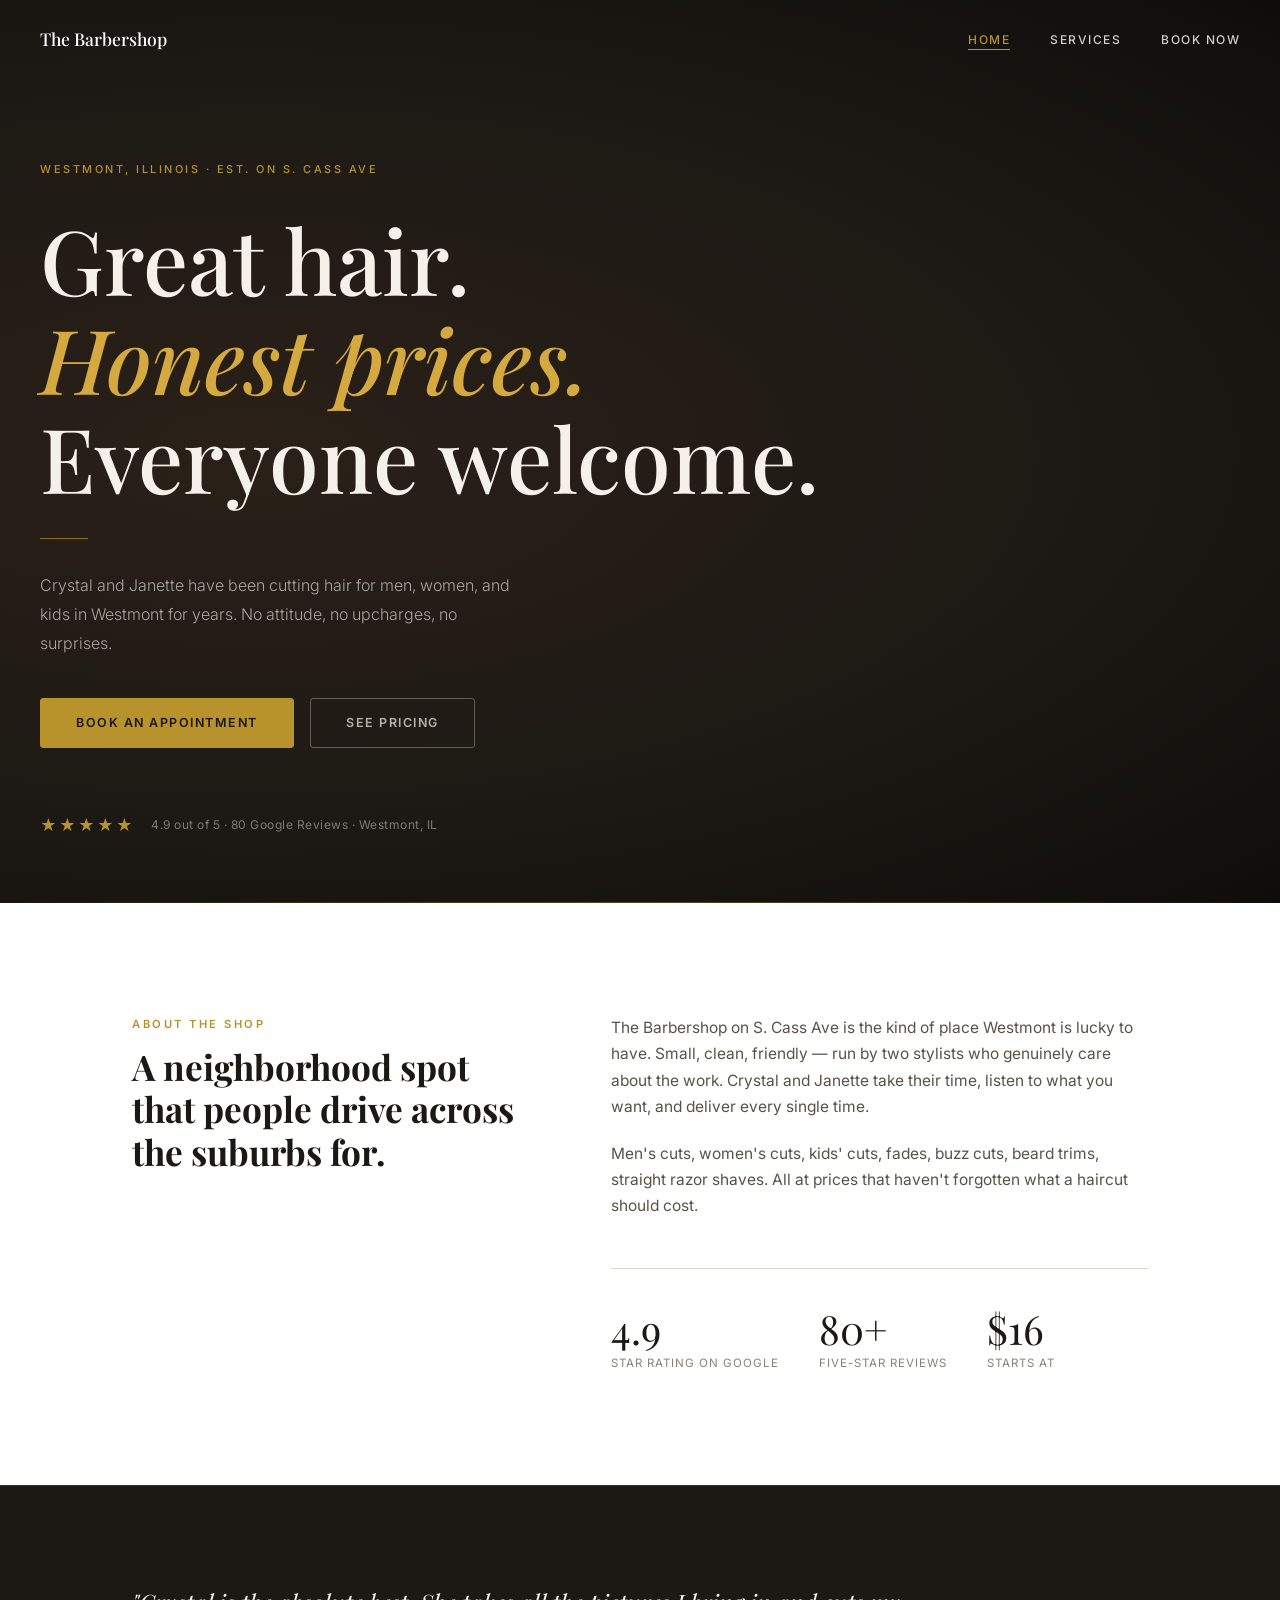
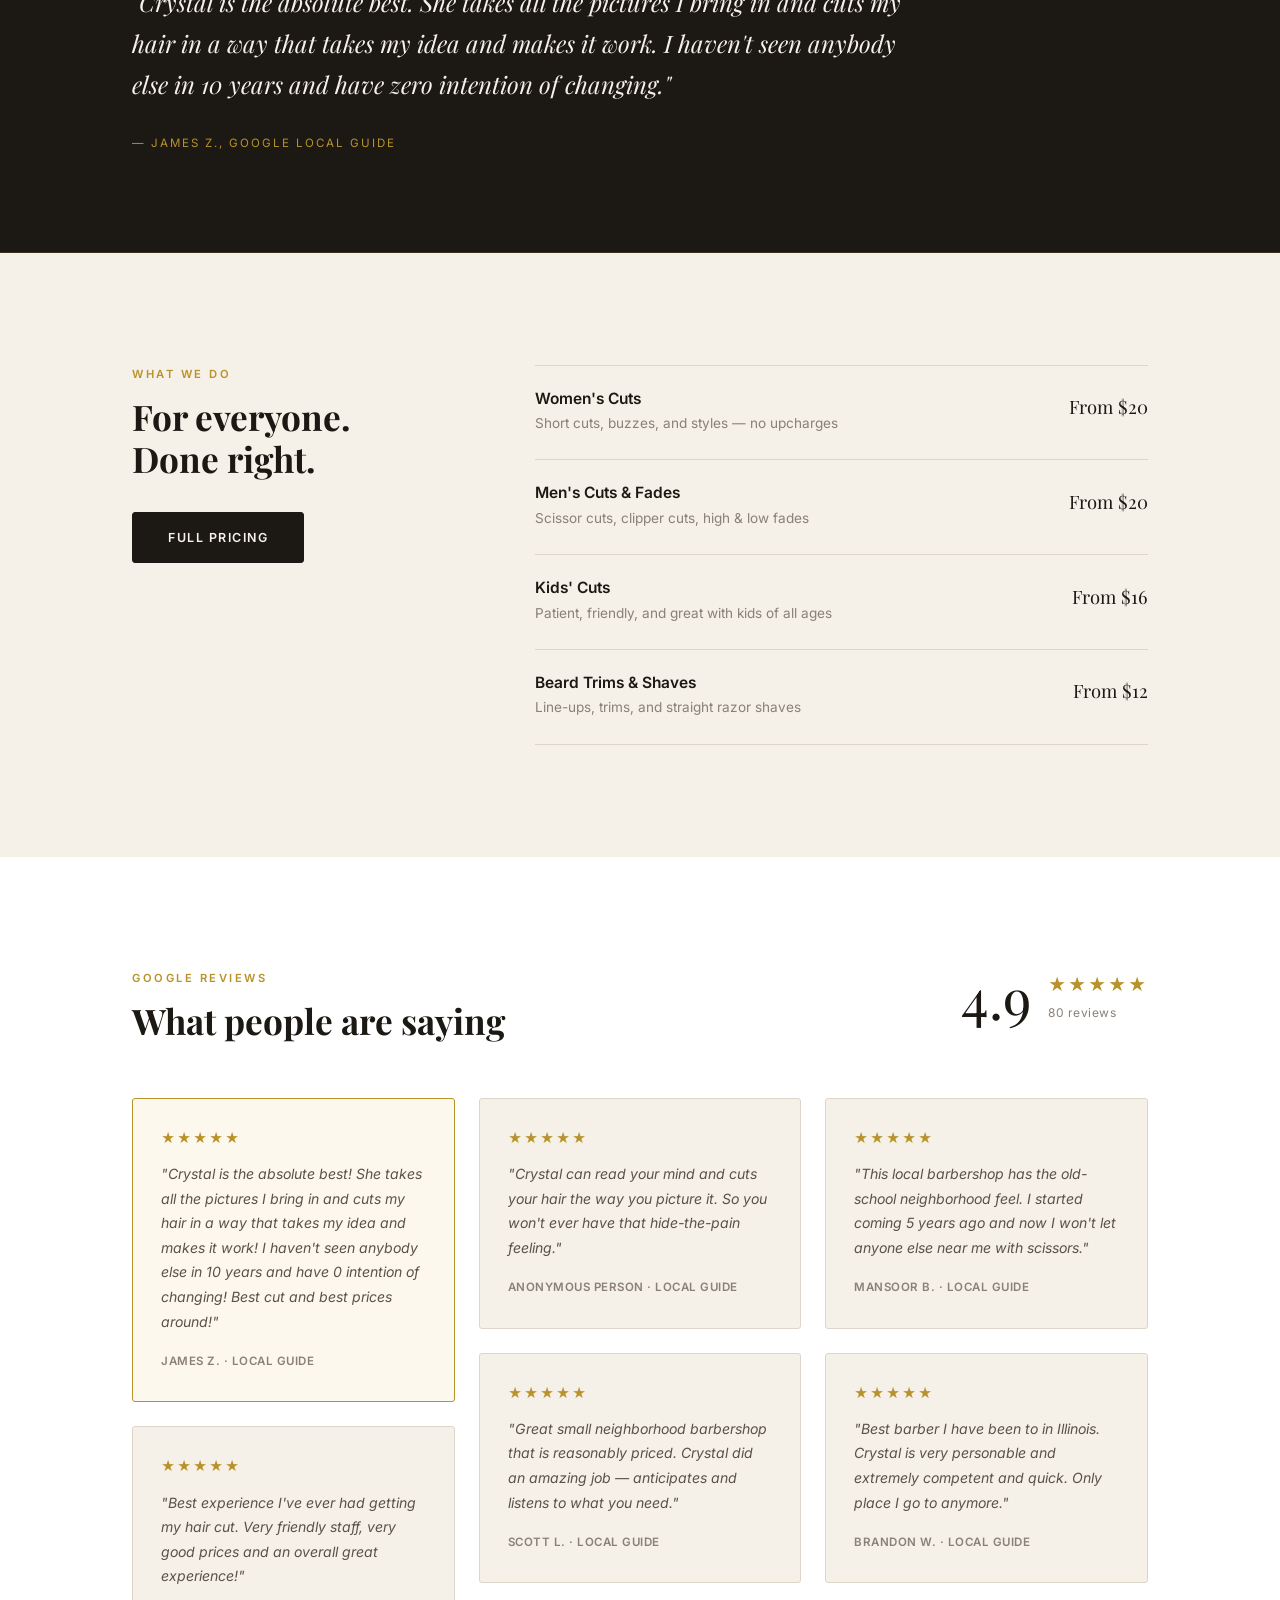
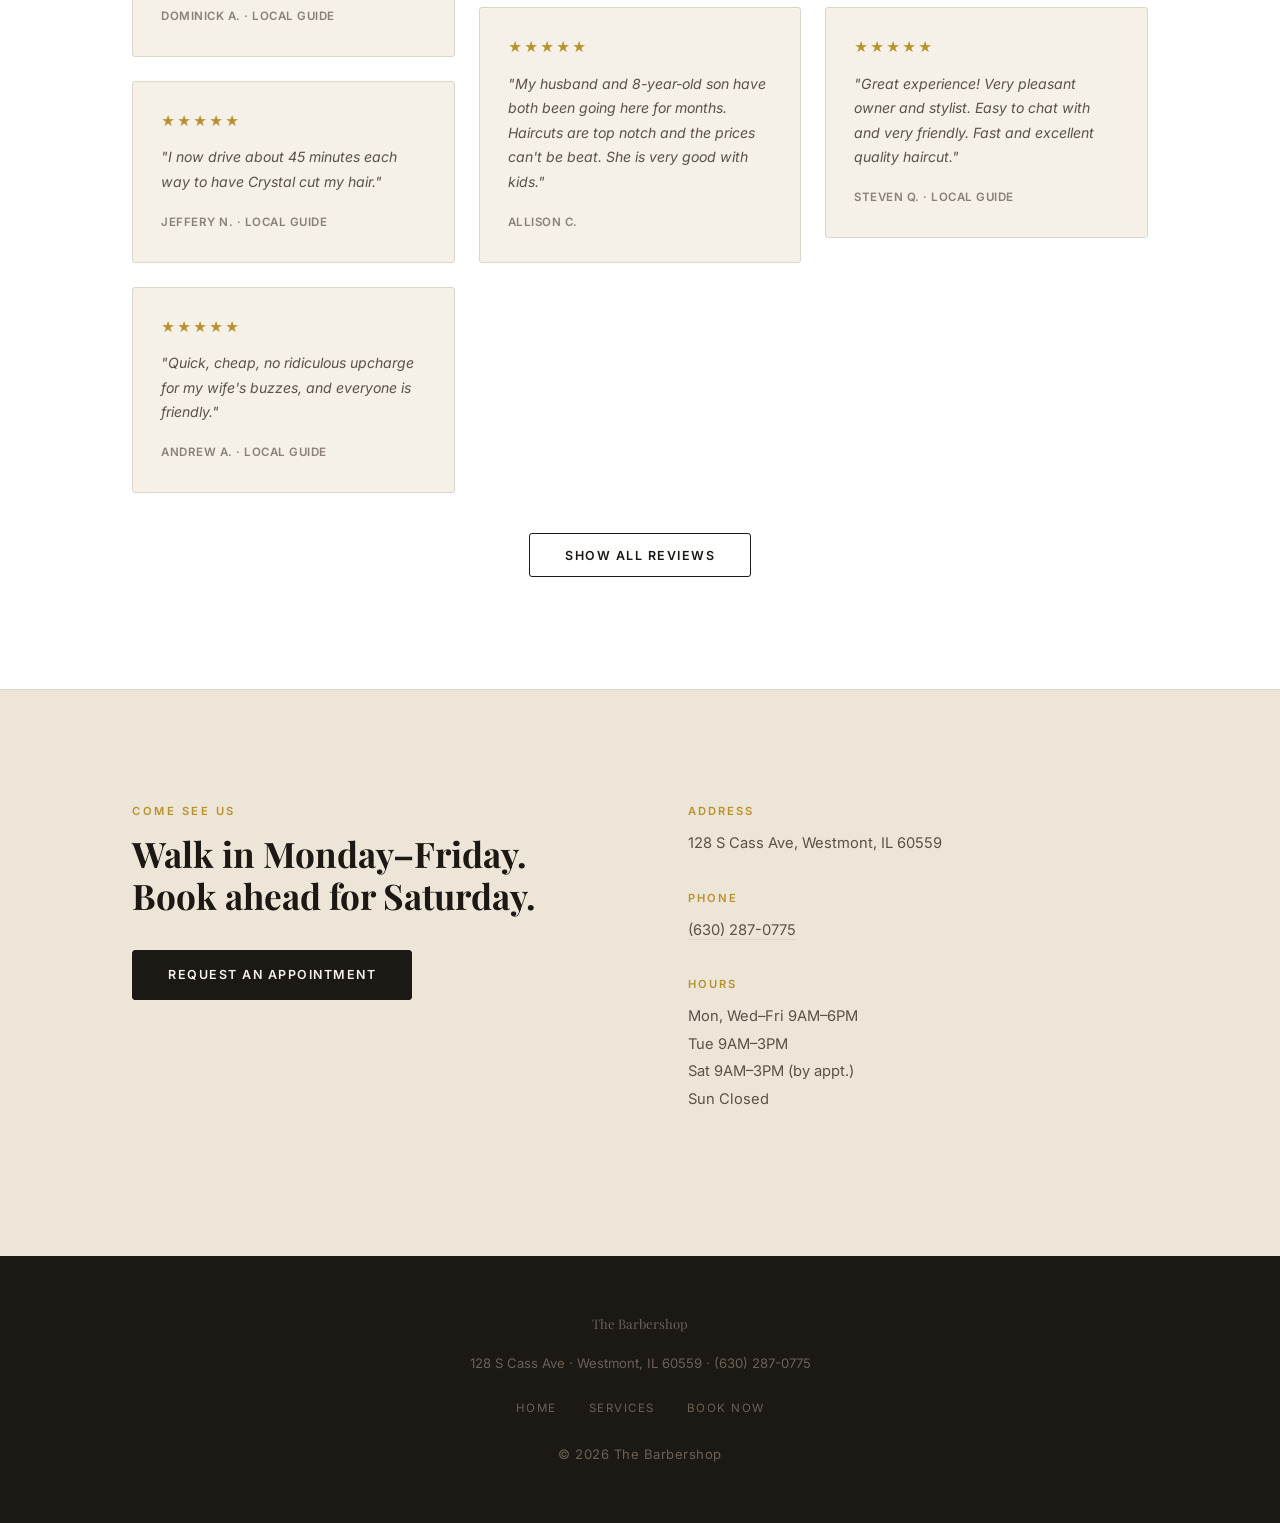
==== commit 026d43c3: "Correct hours to match Google listing - Mon/Wed/Thu/Fri: 9AM–6PM - Tuesday: 9AM–3PM - Saturday: 9AM–" ====
--- a/index.html
+++ b/index.html
@@ -294,7 +294,7 @@
         </div>
         <div class="info-detail">
           <span class="info-detail-label">Hours</span>
-          <span>Mon–Fri 9AM–7PM<br>Sat 8AM–5PM (by appt.)<br>Sun Closed</span>
+          <span>Mon, Wed–Fri 9AM–6PM<br>Tue 9AM–3PM<br>Sat 9AM–3PM (by appt.)<br>Sun Closed</span>
         </div>
       </div>
     </div>
--- a/styles.css
+++ b/styles.css
@@ -354,6 +354,9 @@
 .form-group textarea.error { border-color: var(--red); }
 .form-group textarea { resize: vertical; min-height: 90px; }
 .field-error { display: block; font-size: .75rem; color: var(--red); margin-top: .3rem; min-height: 1em; }
+.form-hint { font-size: .8rem; color: var(--text-mid); margin: 0; line-height: 1.4; }
+.form-hint--info { color: var(--gold); font-style: italic; }
+#date-hint-wrap:empty, #date-hint-wrap p:empty { display: none; }
 
 .form-success {
   background: var(--cream); border: 1.5px solid var(--border);
